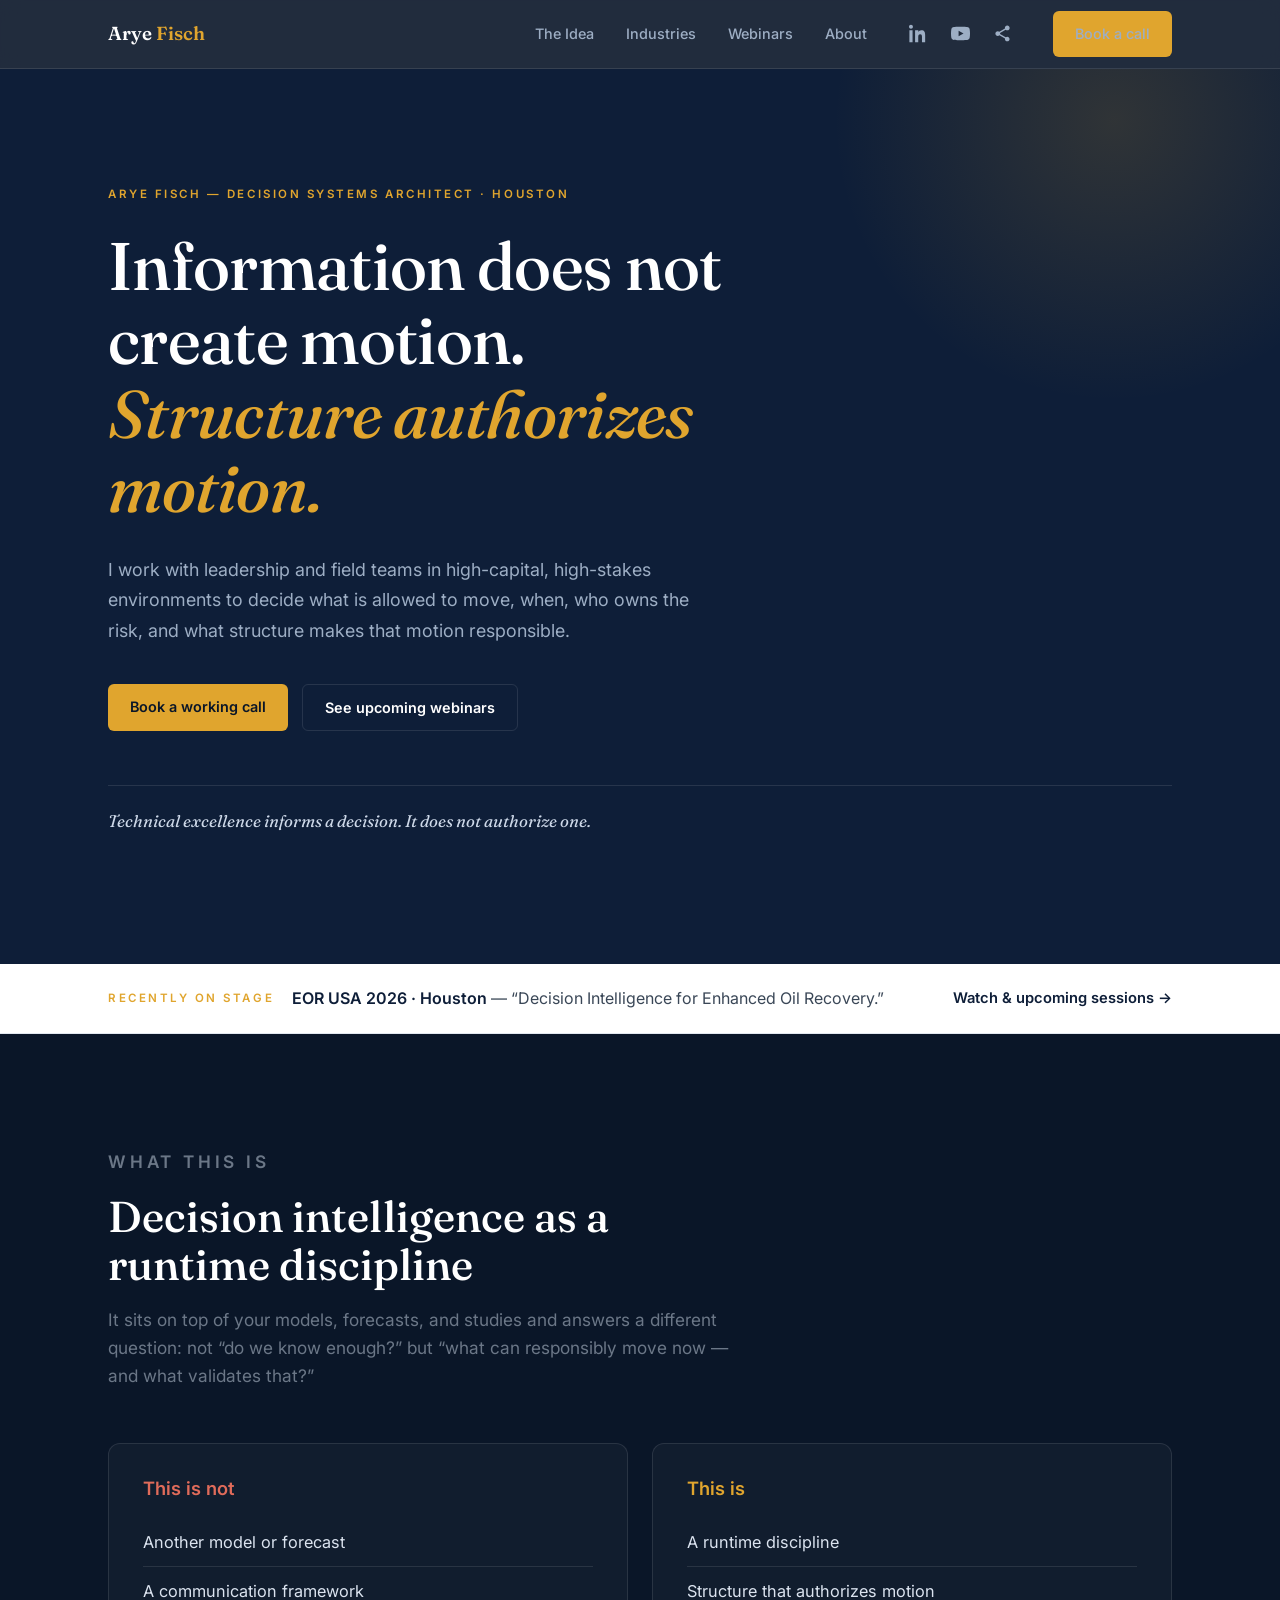
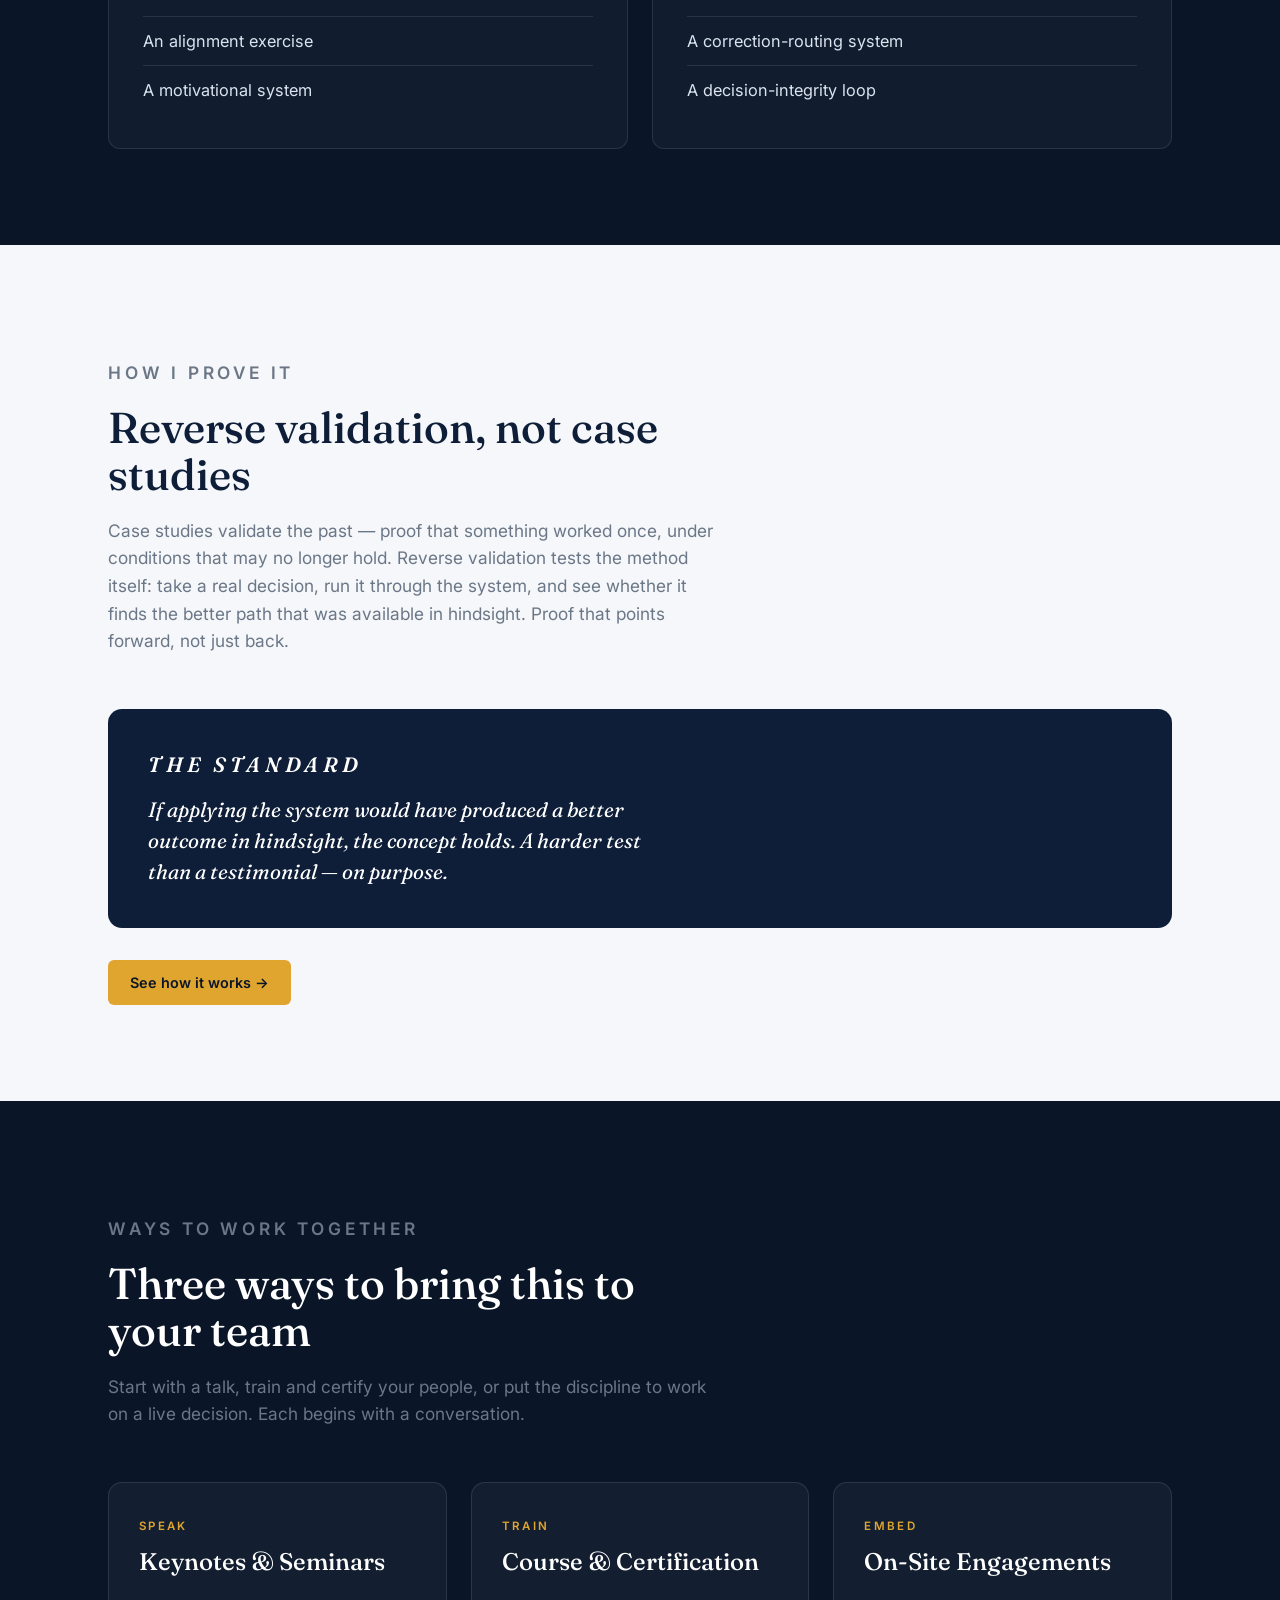
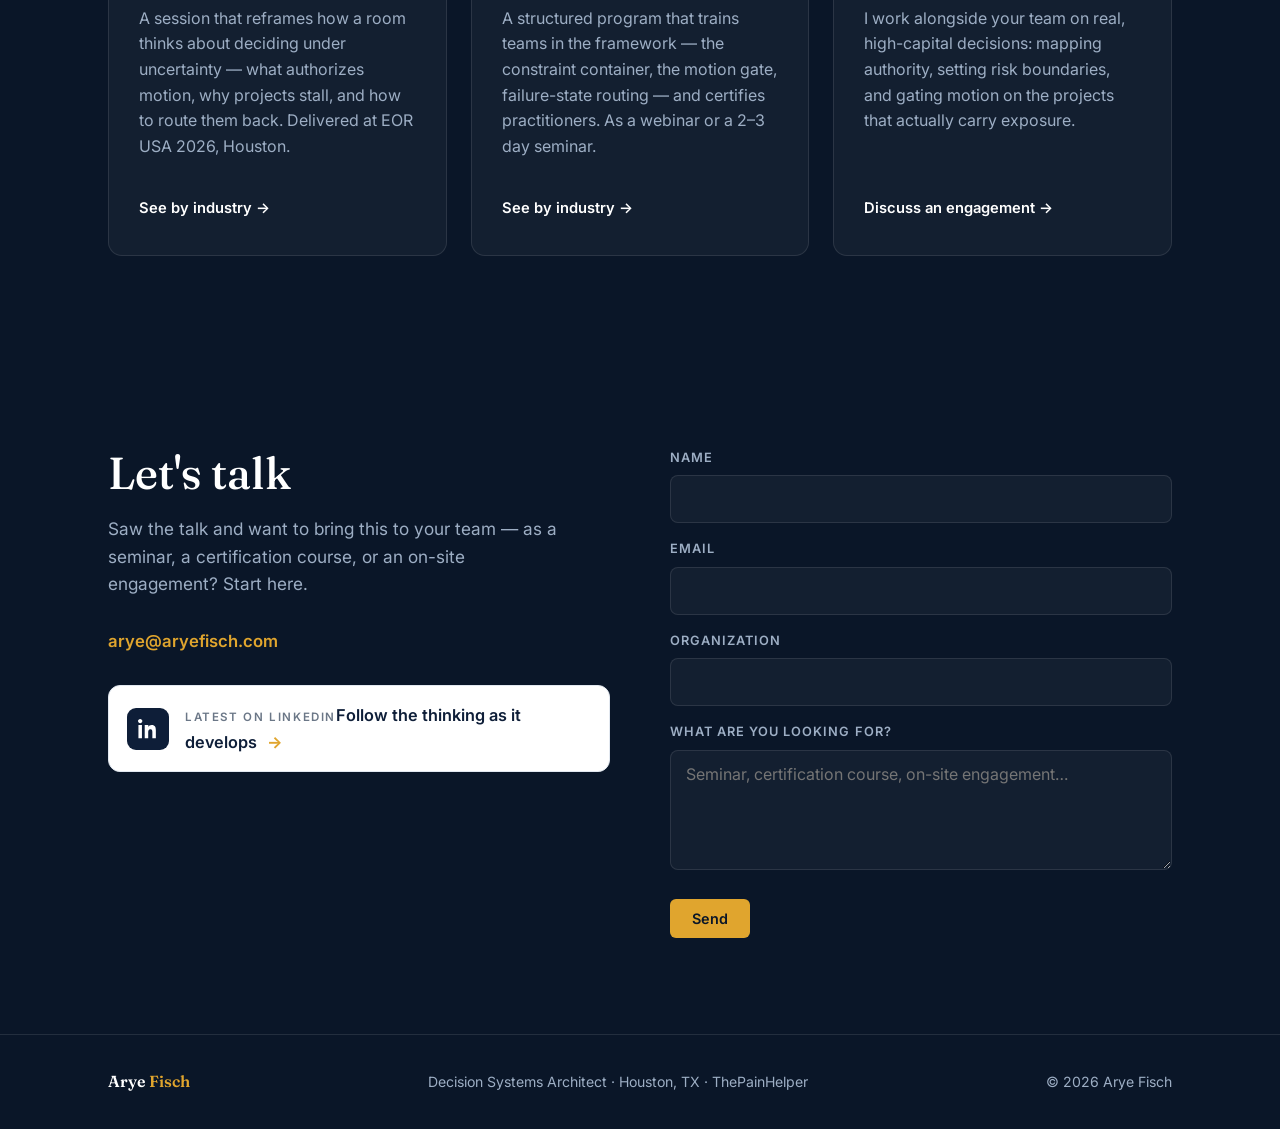
==== index.html @ ab2cb219 "Add files via upload" ====
<!DOCTYPE html>
<!-- aryefisch.com | Created: 2026-06-19 08:44 CDT (regenerated) -->
<html lang="en">
<head>
<meta charset="UTF-8" />
<meta name="viewport" content="width=device-width, initial-scale=1.0" />
<title>Arye Fisch — Decision Systems Architect</title>
<meta name="description" content="Decision intelligence for high-capital, high-stakes decisions. Keynotes, webinars, and certification courses — starting in enhanced oil recovery. Houston, TX." />
<meta property="og:type" content="website" />
<meta property="og:site_name" content="Arye Fisch" />
<meta property="og:title" content="Arye Fisch — Decision Systems Architect" />
<meta property="og:description" content="Decision intelligence for high-capital, high-stakes decisions. Keynotes, webinars, and certification courses — starting in enhanced oil recovery. Houston, TX." />
<meta property="og:url" content="https://aryefisch.com/" />
<meta property="og:image" content="https://aryefisch.com/og-card.png" />
<meta property="og:image:width" content="1200" />
<meta property="og:image:height" content="630" />
<meta name="twitter:card" content="summary_large_image" />
<meta name="twitter:title" content="Arye Fisch — Decision Systems Architect" />
<meta name="twitter:description" content="Decision intelligence for high-capital, high-stakes decisions. Keynotes, webinars, and certification courses — starting in enhanced oil recovery. Houston, TX." />
<meta name="twitter:image" content="https://aryefisch.com/og-card.png" />
<link rel="icon" type="image/png" sizes="32x32" href="favicon-32.png" />
<link rel="apple-touch-icon" href="apple-touch-icon.png" />
<link rel="preconnect" href="https://fonts.googleapis.com" />
<link rel="preconnect" href="https://fonts.gstatic.com" crossorigin />
<link href="https://fonts.googleapis.com/css2?family=Fraunces:opsz,wght@9..144,400;9..144,500;9..144,600&family=Inter:wght@400;500;600;700&display=swap" rel="stylesheet" />
<link rel="stylesheet" href="styles.css" />
</head>
<body>
<header>
  <div class="wrap nav">
    <a href="index.html" class="brand">Arye <span>Fisch</span></a>
    <nav class="nav-links" id="navLinks">
      <a href="idea.html">The Idea</a>
      <a href="industries.html">Industries</a>
      <a href="webinars.html">Webinars</a>
      <a href="about.html">About</a>
      <div class="nav-social">
        <a href="https://www.linkedin.com/in/arye-fisch-304724164" class="ic" aria-label="LinkedIn" target="_blank" rel="noopener"><svg viewBox="0 0 24 24"><path d="M4.98 3.5C4.98 4.88 3.87 6 2.5 6S0 4.88 0 3.5 1.12 1 2.5 1s2.48 1.12 2.48 2.5zM.5 8h4V23h-4V8zm7.5 0h3.8v2.05h.05c.53-1 1.83-2.05 3.77-2.05 4.03 0 4.78 2.65 4.78 6.1V23h-4v-6.6c0-1.57-.03-3.6-2.2-3.6-2.2 0-2.53 1.72-2.53 3.49V23h-4V8z"/></svg></a>
        <a href="https://www.youtube.com/@AryeFisch" class="ic" aria-label="YouTube" target="_blank" rel="noopener"><svg viewBox="0 0 24 24"><path d="M23.5 6.2a3 3 0 0 0-2.1-2.1C19.5 3.5 12 3.5 12 3.5s-7.5 0-9.4.6A3 3 0 0 0 .5 6.2 31 31 0 0 0 0 12a31 31 0 0 0 .5 5.8 3 3 0 0 0 2.1 2.1c1.9.6 9.4.6 9.4.6s7.5 0 9.4-.6a3 3 0 0 0 2.1-2.1A31 31 0 0 0 24 12a31 31 0 0 0-.5-5.8zM9.6 15.6V8.4l6.2 3.6-6.2 3.6z"/></svg></a>
        <button class="ic share-btn" id="shareBtn" aria-label="Share this site"><svg viewBox="0 0 24 24"><path d="M18 16.08c-.76 0-1.44.3-1.96.77L8.91 12.7c.05-.23.09-.46.09-.7s-.04-.47-.09-.7l7.05-4.11c.54.5 1.25.81 2.04.81 1.66 0 3-1.34 3-3s-1.34-3-3-3-3 1.34-3 3c0 .24.04.47.09.7L8.04 9.81C7.5 9.31 6.79 9 6 9c-1.66 0-3 1.34-3 3s1.34 3 3 3c.79 0 1.5-.31 2.04-.81l7.12 4.16c-.05.21-.08.43-.08.65 0 1.61 1.31 2.92 2.92 2.92s2.92-1.31 2.92-2.92-1.31-2.92-2.92-2.92z"/></svg></button>
      </div>
      <a href="index.html#contact" class="btn btn-amber">Book a call</a>
    </nav>
    <button class="nav-toggle" id="navToggle" aria-label="Menu" aria-expanded="false"><span></span><span></span><span></span></button>
  </div>
</header>

<section class="hero" id="top">
  <div class="wrap">
    <p class="eyebrow">Arye Fisch — Decision Systems Architect · Houston</p>
    <h1>Information does not create motion.<br><span class="accent">Structure authorizes motion.</span></h1>
    <p class="lede">I work with leadership and field teams in high-capital, high-stakes environments to decide what is allowed to move, when, who owns the risk, and what structure makes that motion responsible.</p>
    <div class="hero-cta">
      <a href="#contact" class="btn btn-amber">Book a working call</a>
      <a href="webinars.html" class="btn btn-ghost">See upcoming webinars</a>
    </div>
    <p class="rule">Technical excellence informs a decision. It does not authorize one.</p>
  </div>
</section>

<section class="cred-band">
  <div class="wrap cred">
    <span class="eyebrow">Recently on stage</span>
    <p><strong>EOR USA 2026 · Houston</strong> — “Decision Intelligence for Enhanced Oil Recovery.”</p>
    <a href="webinars.html">Watch &amp; upcoming sessions →</a>
  </div>
</section>

<section class="dark" id="discipline">
  <div class="wrap">
    <div class="section-head on-dark">
      <p class="eyebrow">What this is</p>
      <h2>Decision intelligence as a runtime discipline</h2>
      <p>It sits on top of your models, forecasts, and studies and answers a different question: not “do we know enough?” but “what can responsibly move now — and what validates that?”</p>
    </div>
    <div class="contrast">
      <div class="col not"><h3>This is not</h3><ul><li>Another model or forecast</li><li>A communication framework</li><li>An alignment exercise</li><li>A motivational system</li></ul></div>
      <div class="col is"><h3>This is</h3><ul><li>A runtime discipline</li><li>Structure that authorizes motion</li><li>A correction-routing system</li><li>A decision-integrity loop</li></ul></div>
    </div>
  </div>
</section>

<section id="reverse-validation">
  <div class="wrap">
    <div class="section-head">
      <p class="eyebrow">How I prove it</p>
      <h2>Reverse validation, not case studies</h2>
      <p>Case studies validate the past — proof that something worked once, under conditions that may no longer hold. Reverse validation tests the method itself: take a real decision, run it through the system, and see whether it finds the better path that was available in hindsight. Proof that points forward, not just back.</p>
    </div>
    <div class="callout">
      <p class="eyebrow">The standard</p>
      <p>If applying the system would have produced a better outcome in hindsight, the concept holds. A harder test than a testimonial — on purpose.</p>
    </div>
    <div style="margin-top:32px;"><a href="idea.html" class="btn btn-amber">See how it works →</a></div>
  </div>
</section>

<section class="dark" id="work">
  <div class="wrap">
    <div class="section-head on-dark">
      <p class="eyebrow">Ways to work together</p>
      <h2>Three ways to bring this to your team</h2>
      <p>Start with a talk, train and certify your people, or put the discipline to work on a live decision. Each begins with a conversation.</p>
    </div>
    <div class="cards">
      <div class="card"><span class="kicker">Speak</span><h3>Keynotes &amp; Seminars</h3><p>A session that reframes how a room thinks about deciding under uncertainty — what authorizes motion, why projects stall, and how to route them back. Delivered at EOR USA 2026, Houston.</p><a href="industries.html" class="more">See by industry →</a></div>
      <div class="card"><span class="kicker">Train</span><h3>Course &amp; Certification</h3><p>A structured program that trains teams in the framework — the constraint container, the motion gate, failure-state routing — and certifies practitioners. As a webinar or a 2–3 day seminar.</p><a href="industries.html" class="more">See by industry →</a></div>
      <div class="card"><span class="kicker">Embed</span><h3>On-Site Engagements</h3><p>I work alongside your team on real, high-capital decisions: mapping authority, setting risk boundaries, and gating motion on the projects that actually carry exposure.</p><a href="#contact" class="more">Discuss an engagement →</a></div>
    </div>
  </div>
</section>

<section class="contact" id="contact">
  <div class="wrap">
    <div class="contact-grid">
      <div>
        <h2>Let's talk</h2>
        <p class="sub">Saw the talk and want to bring this to your team — as a seminar, a certification course, or an on-site engagement? Start here.</p>
        <div class="direct"><a href="mailto:arye@aryefisch.com">arye@aryefisch.com</a></div>
        <div style="margin-top:30px;">
          <a href="https://www.linkedin.com/in/arye-fisch-304724164" target="_blank" rel="noopener" class="li-latest">
            <span class="badge"><svg viewBox="0 0 24 24"><path d="M4.98 3.5C4.98 4.88 3.87 6 2.5 6S0 4.88 0 3.5 1.12 1 2.5 1s2.48 1.12 2.48 2.5zM.5 8h4V23h-4V8zm7.5 0h3.8v2.05h.05c.53-1 1.83-2.05 3.77-2.05 4.03 0 4.78 2.65 4.78 6.1V23h-4v-6.6c0-1.57-.03-3.6-2.2-3.6-2.2 0-2.53 1.72-2.53 3.49V23h-4V8z"/></svg></span>
            <span><span class="t">Latest on LinkedIn</span><span class="h">Follow the thinking as it develops <span class="arrow">→</span></span></span>
          </a>
        </div>
      </div>
      <form action="https://formspree.io/f/your-form-id" method="POST">
        <div class="field"><label for="name">Name</label><input id="name" name="name" type="text" required /></div>
        <div class="field"><label for="email">Email</label><input id="email" name="email" type="email" required /></div>
        <div class="field"><label for="org">Organization</label><input id="org" name="organization" type="text" /></div>
        <div class="field"><label for="msg">What are you looking for?</label><textarea id="msg" name="message" placeholder="Seminar, certification course, on-site engagement…"></textarea></div>
        <button type="submit" class="btn btn-amber">Send</button>
      </form>
    </div>
  </div>
</section>
<footer>
  <div class="wrap foot">
    <span class="brand">Arye <span style="color:var(--amber)">Fisch</span></span>
    <span>Decision Systems Architect · Houston, TX · ThePainHelper</span>
    <span>© 2026 Arye Fisch</span>
  </div>
</footer>
<script>
  const toggle=document.getElementById('navToggle'),links=document.getElementById('navLinks');
  toggle.addEventListener('click',()=>{const o=links.classList.toggle('open');toggle.setAttribute('aria-expanded',o);});
  links.querySelectorAll('a').forEach(a=>a.addEventListener('click',()=>links.classList.remove('open')));
  const sb=document.getElementById('shareBtn');
  if(sb){sb.addEventListener('click',async()=>{const data={title:document.title,text:'Decision intelligence for high-stakes decisions.',url:location.href};try{if(navigator.share){await navigator.share(data);}else{await navigator.clipboard.writeText(location.href);sb.classList.add('copied');setTimeout(()=>sb.classList.remove('copied'),1600);}}catch(e){}});}
  const io=new IntersectionObserver(es=>{es.forEach(e=>{if(e.isIntersecting){e.target.classList.add('in');io.unobserve(e.target);}})},{threshold:0.12});
  document.querySelectorAll('.section-head,.card,.contrast .col,.callout,.cred,.li-latest').forEach(el=>{el.classList.add('reveal');io.observe(el);});
</script>
</body>
</html>
---- styles.css ----
/*  aryefisch.com — shared styles
    Created: 2026-06-19 08:44 CDT
    Linked by index.html, idea.html, webinars.html, about.html  */

:root{
  --ink:#0E1E38; --ink-deep:#0A1628;
  --amber:#E0A52E; --amber-soft:#f0c468;
  --paper:#F5F7FA; --paper-2:#ffffff;
  --slate:#3A4757; --muted:#6B7787; --muted-dark:#9DAEC4;
  --line:#E2E8F0; --line-dark:rgba(255,255,255,0.10);
  --serif:'Fraunces',Georgia,serif; --sans:'Inter',system-ui,-apple-system,sans-serif;
  --wrap:1120px;
}
*{box-sizing:border-box;}
html{scroll-behavior:smooth;}
body{margin:0;font-family:var(--sans);color:var(--slate);background:var(--paper);line-height:1.6;-webkit-font-smoothing:antialiased;}
a{color:inherit;text-decoration:none;}
.wrap{max-width:var(--wrap);margin:0 auto;padding:0 28px;}
.eyebrow{font-size:.72rem;font-weight:600;letter-spacing:.22em;text-transform:uppercase;color:var(--amber);}
h1,h2,h3{font-family:var(--serif);font-weight:500;line-height:1.1;margin:0;}

/* NAV */
header{position:sticky;top:0;z-index:50;background:rgba(10,22,40,.9);backdrop-filter:blur(10px);border-bottom:1px solid var(--line-dark);}
.nav{display:flex;align-items:center;justify-content:space-between;height:68px;}
.brand{font-family:var(--serif);font-size:1.18rem;font-weight:600;color:#fff;}
.brand span{color:var(--amber);}
.nav-links{display:flex;align-items:center;gap:32px;}
.nav-links a{font-size:.9rem;font-weight:500;color:var(--muted-dark);transition:color .2s;}
.nav-links a:hover,.nav-links a.active{color:#fff;}
.nav-links a.active{color:var(--amber);}
.btn{display:inline-block;font-family:var(--sans);font-weight:600;font-size:.9rem;padding:11px 22px;border-radius:6px;transition:transform .15s,background .2s;cursor:pointer;border:none;}
.btn-amber{background:var(--amber);color:var(--ink-deep);}
.btn-amber:hover{background:var(--amber-soft);transform:translateY(-1px);}
.btn-ghost{border:1px solid var(--line-dark);color:#fff;background:transparent;}
.btn-ghost:hover{border-color:var(--amber);color:var(--amber);}
.nav-toggle{display:none;background:none;border:none;cursor:pointer;padding:8px;}
.nav-toggle span{display:block;width:22px;height:2px;background:#fff;margin:4px 0;transition:.25s;}

/* HERO (home) */
.hero{background:var(--ink);color:#fff;padding:104px 0 112px;position:relative;overflow:hidden;}
.hero::after{content:"";position:absolute;right:-12%;top:-30%;width:640px;height:640px;background:radial-gradient(circle,rgba(224,165,46,.16),transparent 62%);pointer-events:none;}
.hero .eyebrow{margin-bottom:26px;}
.hero h1{font-size:clamp(2.4rem,5.4vw,4.2rem);letter-spacing:-.01em;max-width:16ch;}
.hero h1 .accent{color:var(--amber);font-style:italic;}
.hero p.lede{margin:30px 0 38px;max-width:54ch;font-size:1.12rem;color:var(--muted-dark);line-height:1.7;}
.hero-cta{display:flex;gap:14px;flex-wrap:wrap;}
.rule{margin-top:54px;padding-top:22px;border-top:1px solid var(--line-dark);font-family:var(--serif);font-style:italic;font-size:1.05rem;color:#cdd8e8;}

/* PAGE HERO (interior) */
.page-hero{background:var(--ink);color:#fff;padding:80px 0 70px;position:relative;overflow:hidden;}
.page-hero::after{content:"";position:absolute;right:-14%;top:-40%;width:520px;height:520px;background:radial-gradient(circle,rgba(224,165,46,.13),transparent 62%);pointer-events:none;}
.page-hero .eyebrow{margin-bottom:18px;}
.page-hero h1{font-size:clamp(2rem,4.4vw,3.2rem);max-width:20ch;}
.page-hero p{margin-top:22px;max-width:56ch;font-size:1.1rem;color:var(--muted-dark);line-height:1.7;}

/* SECTIONS */
section{padding:96px 0;}
.section-head{max-width:62ch;margin-bottom:54px;}
.section-head h2{font-size:clamp(1.8rem,3.6vw,2.7rem);margin-top:14px;color:var(--ink);}
.section-head.on-dark h2{color:#fff;}
.section-head p{margin-top:18px;font-size:1.08rem;color:var(--muted);}
.on-dark .section-head p{color:var(--muted-dark);}
.dark{background:var(--ink-deep);color:#fff;}
.lead-body p{font-size:1.1rem;color:var(--slate);max-width:64ch;margin:0 0 22px;}
.dark .lead-body p{color:#dbe3ef;}

/* CONTRAST */
.contrast{display:grid;grid-template-columns:1fr 1fr;gap:24px;}
.contrast .col{background:rgba(255,255,255,.03);border:1px solid var(--line-dark);border-radius:12px;padding:34px;}
.contrast .col h3{font-size:1.15rem;margin-bottom:20px;font-family:var(--sans);font-weight:600;}
.contrast .is h3{color:var(--amber);} .contrast .not h3{color:#E06B5A;}
.contrast ul{list-style:none;margin:0;padding:0;}
.contrast li{padding:11px 0;border-bottom:1px solid var(--line-dark);font-size:1.02rem;color:#dbe3ef;}
.contrast li:last-child{border-bottom:none;}

/* CARDS */
.cards{display:grid;grid-template-columns:repeat(3,1fr);gap:24px;}
.card{background:var(--paper-2);border:1px solid var(--line);border-radius:14px;padding:34px 30px;display:flex;flex-direction:column;transition:transform .2s,box-shadow .2s,border-color .2s;}
.card:hover{transform:translateY(-4px);box-shadow:0 18px 40px -22px rgba(14,30,56,.35);border-color:var(--amber);}
.card .kicker{font-size:.72rem;font-weight:600;letter-spacing:.2em;text-transform:uppercase;color:var(--amber);}
.card h3{font-size:1.5rem;margin:14px 0;color:var(--ink);}
.card p{font-size:1rem;color:var(--muted);flex-grow:1;}
.card a.more{margin-top:22px;font-weight:600;font-size:.92rem;color:var(--ink);}
.card a.more:hover{color:var(--amber);}

/* REVERSE VALIDATION block */
.rv{display:grid;grid-template-columns:1fr 1fr;gap:30px;align-items:stretch;}
.rv .step{background:var(--paper-2);border:1px solid var(--line);border-left:3px solid var(--amber);border-radius:10px;padding:28px;}
.rv .step .n{font-family:var(--serif);font-size:1.1rem;color:var(--amber);font-weight:600;}
.rv .step h3{font-size:1.2rem;margin:8px 0 10px;color:var(--ink);}
.rv .step p{color:var(--muted);font-size:1rem;margin:0;}
.callout{background:var(--ink);color:#fff;border-radius:14px;padding:40px;margin-top:40px;}
.callout .eyebrow{margin-bottom:14px;}
.callout p{font-family:var(--serif);font-style:italic;font-size:1.3rem;line-height:1.5;color:#fff;max-width:40ch;margin:0;}

/* VIDEO */
.video-embed{position:relative;width:100%;padding-top:56.25%;border-radius:12px;overflow:hidden;background:var(--ink-deep);border:1px solid var(--line);}
.video-embed iframe{position:absolute;inset:0;width:100%;height:100%;border:0;}
.video-grid{display:grid;grid-template-columns:1fr 1fr;gap:28px;}
.video-placeholder{position:relative;width:100%;padding-top:56.25%;border-radius:12px;background:var(--ink-deep);border:1px dashed var(--line-dark);}
.video-placeholder span{position:absolute;inset:0;display:flex;align-items:center;justify-content:center;color:var(--muted-dark);font-size:.92rem;text-align:center;padding:20px;}

/* WEBINARS */
.webinar-card{background:var(--paper-2);border:1px solid var(--line);border-radius:14px;padding:36px;display:grid;grid-template-columns:auto 1fr auto;gap:30px;align-items:center;}
.webinar-card .date{text-align:center;border-right:1px solid var(--line);padding-right:30px;}
.webinar-card .date .day{font-family:var(--serif);font-size:2.4rem;color:var(--ink);line-height:1;}
.webinar-card .date .mo{font-size:.8rem;font-weight:600;letter-spacing:.18em;text-transform:uppercase;color:var(--amber);margin-top:6px;}
.webinar-card h3{font-size:1.4rem;color:var(--ink);}
.webinar-card .meta{color:var(--muted);font-size:.95rem;margin-top:6px;}
.empty-state{background:var(--paper-2);border:1px dashed var(--line);border-radius:14px;padding:46px;text-align:center;}
.empty-state h3{font-size:1.4rem;color:var(--ink);margin-bottom:12px;}
.empty-state p{color:var(--muted);max-width:46ch;margin:0 auto 24px;}
.expect{display:grid;grid-template-columns:repeat(3,1fr);gap:24px;margin-top:10px;}
.expect .item{padding:26px;background:rgba(255,255,255,.03);border:1px solid var(--line-dark);border-radius:12px;}
.expect .item h4{font-family:var(--sans);font-weight:600;color:var(--amber);margin:0 0 10px;font-size:1.05rem;}
.expect .item p{margin:0;color:#dbe3ef;font-size:.98rem;}

/* ABOUT */
.about-grid{display:grid;grid-template-columns:1fr 1.4fr;gap:60px;align-items:start;}
.about-card{background:var(--ink);color:#fff;border-radius:16px;padding:40px;position:sticky;top:92px;}
.about-card .name{font-family:var(--serif);font-size:1.9rem;color:#fff;}
.about-card .role{color:var(--amber);font-weight:600;font-size:.95rem;margin-top:6px;}
.about-card .loc{color:var(--muted-dark);margin-top:18px;font-size:.95rem;}
.about-body p{font-size:1.1rem;color:var(--slate);margin:0 0 22px;}
.vocab{display:flex;flex-wrap:wrap;gap:10px;margin-top:8px;}
.vocab span{font-size:.82rem;font-weight:500;color:var(--slate);background:#fff;border:1px solid var(--line);border-radius:30px;padding:7px 15px;}

/* CREDIBILITY BAND (under hero) */
.cred-band{background:var(--paper-2);border-bottom:1px solid var(--line);padding:22px 0;}
.cred{display:flex;align-items:center;gap:18px;flex-wrap:wrap;}
.cred .eyebrow{flex-shrink:0;}
.cred p{margin:0;color:var(--slate);font-size:1rem;flex:1;min-width:240px;}
.cred p strong{color:var(--ink);font-weight:600;}
.cred a{color:var(--ink);font-weight:600;font-size:.92rem;flex-shrink:0;}
.cred a:hover{color:var(--amber);}

/* DARK CARD VARIANT (for offer section on dark) */
.dark .card{background:rgba(255,255,255,.04);border-color:var(--line-dark);}
.dark .card h3{color:#fff;}
.dark .card p{color:var(--muted-dark);}
.dark .card a.more{color:#fff;}
.dark .card:hover{border-color:var(--amber);box-shadow:none;}

/* PROOF */
.proof{background:var(--ink);color:#fff;text-align:center;padding:72px 0;}
.proof .eyebrow{margin-bottom:18px;}
.proof h2{font-size:clamp(1.6rem,3vw,2.2rem);color:#fff;max-width:24ch;margin:0 auto;}
.proof p{margin-top:16px;color:var(--muted-dark);font-size:1.05rem;}

/* CONTACT */
.contact{background:var(--ink-deep);color:#fff;}
.contact-grid{display:grid;grid-template-columns:1fr 1fr;gap:60px;align-items:start;}
.contact h2{font-size:clamp(1.9rem,3.6vw,2.8rem);color:#fff;}
.contact p.sub{color:var(--muted-dark);font-size:1.08rem;margin-top:18px;max-width:42ch;}
.contact .direct{margin-top:30px;}
.contact .direct a{color:var(--amber);font-weight:600;font-size:1.05rem;}
form{display:flex;flex-direction:column;gap:16px;}
.field label{display:block;font-size:.8rem;font-weight:600;letter-spacing:.08em;text-transform:uppercase;color:var(--muted-dark);margin-bottom:7px;}
.field input,.field textarea{width:100%;background:rgba(255,255,255,.04);border:1px solid var(--line-dark);border-radius:8px;padding:13px 15px;color:#fff;font-family:var(--sans);font-size:1rem;transition:border-color .2s;}
.field input:focus,.field textarea:focus{outline:none;border-color:var(--amber);}
.field textarea{resize:vertical;min-height:120px;}
form .btn-amber{margin-top:6px;align-self:flex-start;}

/* FOOTER */
footer{background:var(--ink-deep);color:var(--muted-dark);border-top:1px solid var(--line-dark);padding:34px 0;}
.foot{display:flex;justify-content:space-between;align-items:center;gap:16px;flex-wrap:wrap;font-size:.88rem;}
.foot .brand{font-size:1rem;}

/* reveal */
.reveal{opacity:0;transform:translateY(20px);transition:opacity .7s ease,transform .7s ease;}
.reveal.in{opacity:1;transform:none;}

@media(max-width:880px){
  .nav-links{position:fixed;inset:68px 0 auto 0;background:var(--ink-deep);flex-direction:column;gap:0;padding:8px 0;border-bottom:1px solid var(--line-dark);display:none;}
  .nav-links.open{display:flex;}
  .nav-links a{padding:15px 28px;width:100%;}
  .nav-links .btn{margin:12px 28px;text-align:center;}
  .nav-toggle{display:block;}
  .contrast,.cards,.about-grid,.contact-grid,.rv,.video-grid,.expect{grid-template-columns:1fr;}
  .about-card{position:static;order:-1;}
  .webinar-card{grid-template-columns:1fr;text-align:center;}
  .webinar-card .date{border-right:none;border-bottom:1px solid var(--line);padding:0 0 18px;}
  section{padding:72px 0;}
  .hero{padding:80px 0 88px;}
}
@media(prefers-reduced-motion:reduce){
  *{scroll-behavior:auto;}
  .reveal{opacity:1;transform:none;transition:none;}
  .card:hover,.btn:hover{transform:none;}
}

/* ============ ADDED: nav social + share, industries, scope, linkedin ============ */

/* NAV SOCIAL + SHARE */
.nav-social{display:flex;align-items:center;gap:4px;}
.ic{display:inline-flex;align-items:center;justify-content:center;width:38px;height:38px;border-radius:8px;color:var(--muted-dark);background:transparent;border:none;cursor:pointer;transition:color .2s,background .2s;position:relative;}
.ic:hover{color:#fff;background:rgba(255,255,255,.07);}
.ic svg{width:19px;height:19px;fill:currentColor;}
.share-btn.copied::after{content:"Link copied";position:absolute;top:42px;right:0;background:var(--amber);color:var(--ink-deep);font-size:.72rem;font-weight:600;padding:5px 9px;border-radius:6px;white-space:nowrap;}

/* SCOPE (bigness, felt) */
.scope-statement{font-family:var(--serif);font-size:clamp(1.6rem,3.4vw,2.45rem);line-height:1.34;color:#fff;max-width:22ch;}
.scope-statement .am{color:var(--amber);font-style:italic;}
.scope-note{margin-top:28px;color:var(--muted-dark);font-size:1.05rem;max-width:52ch;}

/* INDUSTRIES ACCORDION */
.industries{display:flex;flex-direction:column;gap:16px;max-width:880px;}
.acc{border:1px solid var(--line);border-radius:14px;background:var(--paper-2);overflow:hidden;transition:border-color .2s;}
.acc[open]{border-color:var(--amber);}
.acc summary{list-style:none;cursor:pointer;padding:28px 30px;display:flex;align-items:center;gap:18px;}
.acc summary::-webkit-details-marker{display:none;}
.acc .tag{font-size:.68rem;font-weight:600;letter-spacing:.16em;text-transform:uppercase;color:var(--amber);border:1px solid var(--amber);border-radius:30px;padding:4px 11px;flex-shrink:0;}
.acc .tag.soon{color:var(--muted);border-color:var(--line);}
.acc summary h3{font-size:1.45rem;color:var(--ink);flex:1;}
.acc .plus{width:22px;height:22px;flex-shrink:0;position:relative;}
.acc .plus::before,.acc .plus::after{content:"";position:absolute;background:var(--muted);border-radius:2px;transition:transform .25s;}
.acc .plus::before{top:10px;left:1px;width:20px;height:2px;}
.acc .plus::after{left:10px;top:1px;width:2px;height:20px;}
.acc[open] .plus::after{transform:rotate(90deg);opacity:0;}
.acc .body{padding:4px 30px 34px;}
.acc .body>p{color:var(--slate);font-size:1.05rem;margin:0 0 22px;max-width:64ch;}
.acc h4{font-family:var(--sans);font-size:.78rem;font-weight:600;letter-spacing:.14em;text-transform:uppercase;color:var(--amber);margin:26px 0 14px;}
.acc ul.plain{list-style:none;margin:0;padding:0;}
.acc ul.plain li{padding:9px 0 9px 22px;position:relative;color:var(--slate);border-bottom:1px solid var(--line);}
.acc ul.plain li:last-child{border-bottom:none;}
.acc ul.plain li::before{content:"";position:absolute;left:2px;top:17px;width:7px;height:7px;border-radius:50%;background:var(--amber);}
.offer{display:grid;grid-template-columns:repeat(3,1fr);gap:16px;}
.offer .o{border:1px solid var(--line);border-radius:10px;padding:22px;}
.offer .o .k{font-size:.7rem;font-weight:600;letter-spacing:.14em;text-transform:uppercase;color:var(--amber);}
.offer .o strong{display:block;font-family:var(--serif);font-weight:600;font-size:1.12rem;color:var(--ink);margin:8px 0 8px;}
.offer .o p{margin:0;font-size:.94rem;color:var(--muted);}
.acc.locked{opacity:.7;}
.acc.locked summary{cursor:default;}
.acc.locked summary h3{color:var(--muted);}

/* LATEST ON LINKEDIN */
.li-latest{display:inline-flex;align-items:center;gap:16px;background:var(--paper-2);border:1px solid var(--line);border-radius:12px;padding:16px 24px 16px 18px;transition:border-color .2s,transform .15s;}
.li-latest:hover{border-color:var(--amber);transform:translateY(-2px);}
.li-latest .badge{width:42px;height:42px;border-radius:9px;background:var(--ink);display:flex;align-items:center;justify-content:center;color:#fff;flex-shrink:0;}
.li-latest .badge svg{width:21px;height:21px;fill:currentColor;}
.li-latest .t{font-size:.72rem;letter-spacing:.14em;text-transform:uppercase;color:var(--muted);font-weight:600;}
.li-latest .h{color:var(--ink);font-weight:600;font-size:1.02rem;margin-top:3px;}
.li-latest .arrow{color:var(--amber);font-weight:700;margin-left:6px;}

@media(max-width:880px){
  .offer{grid-template-columns:1fr;}
  .nav-social{order:-1;width:100%;justify-content:flex-start;padding:12px 22px;border-bottom:1px solid var(--line-dark);margin-bottom:4px;gap:8px;}
}
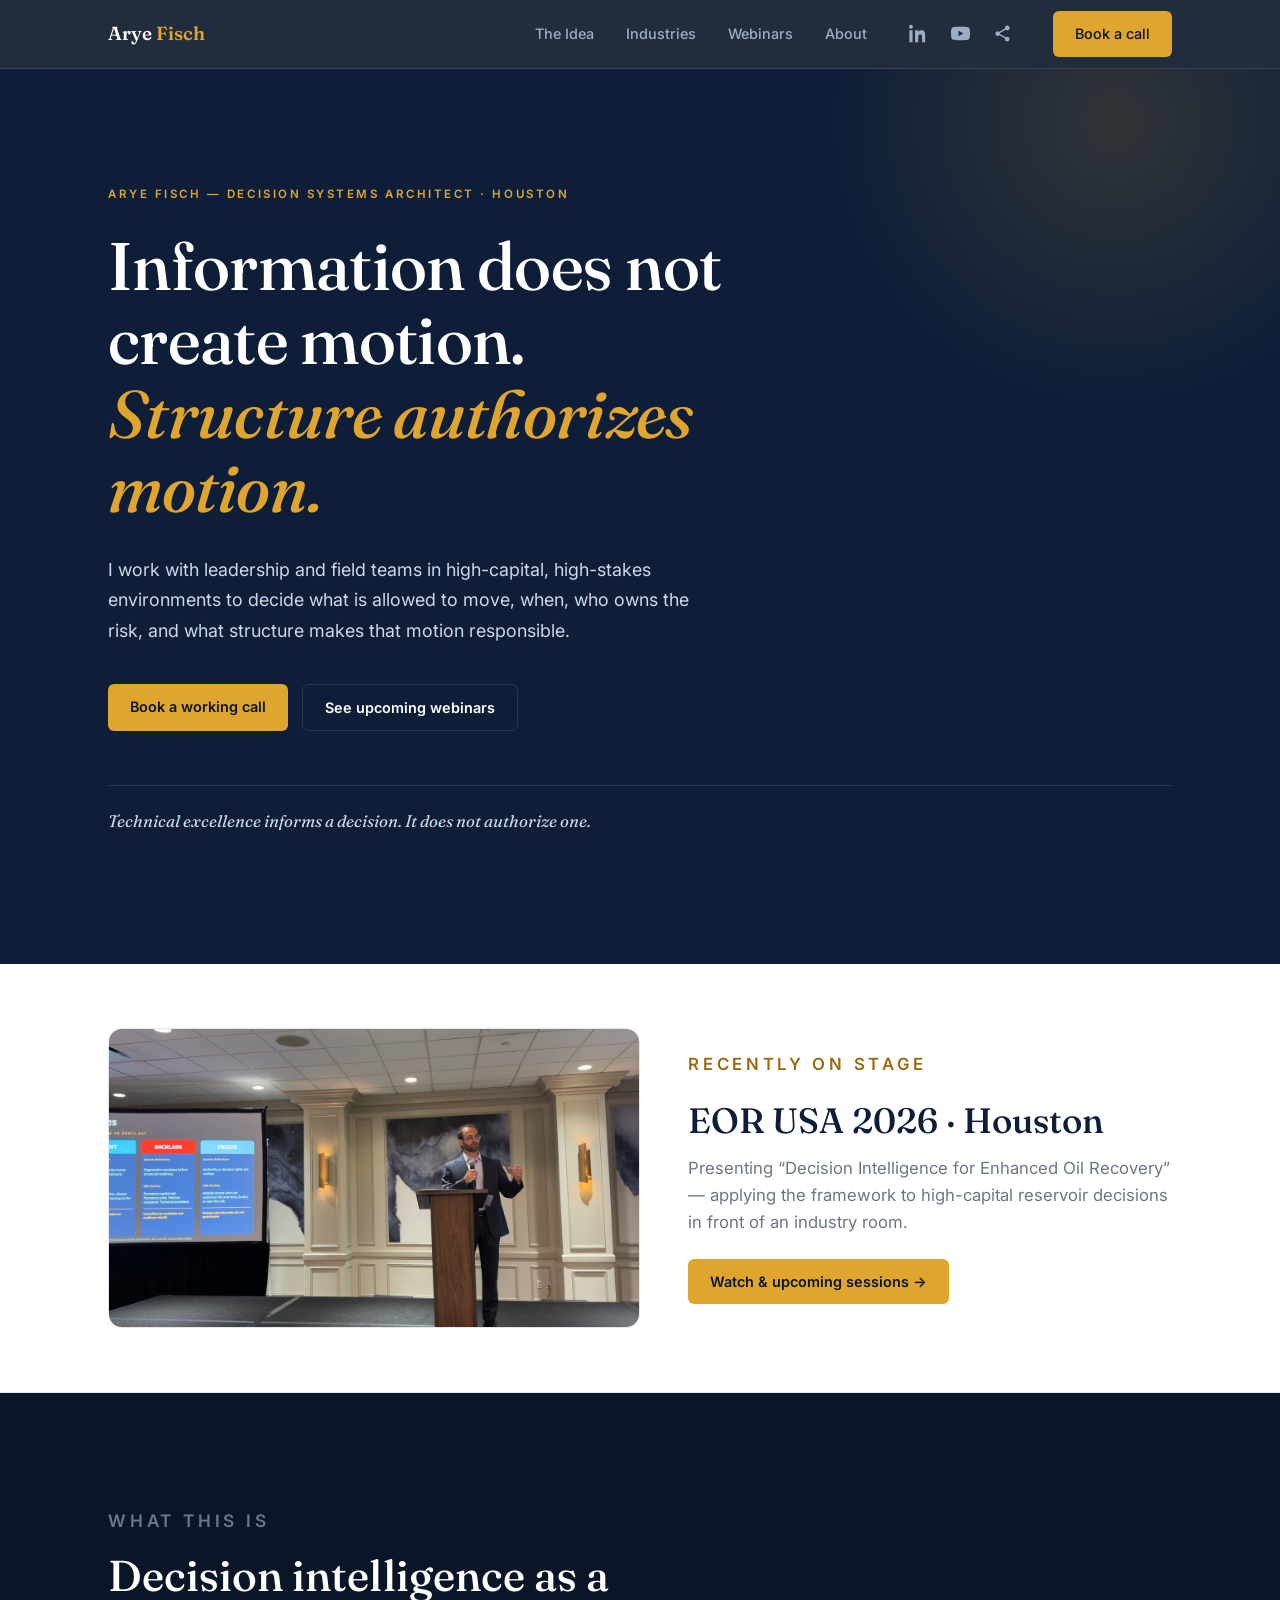
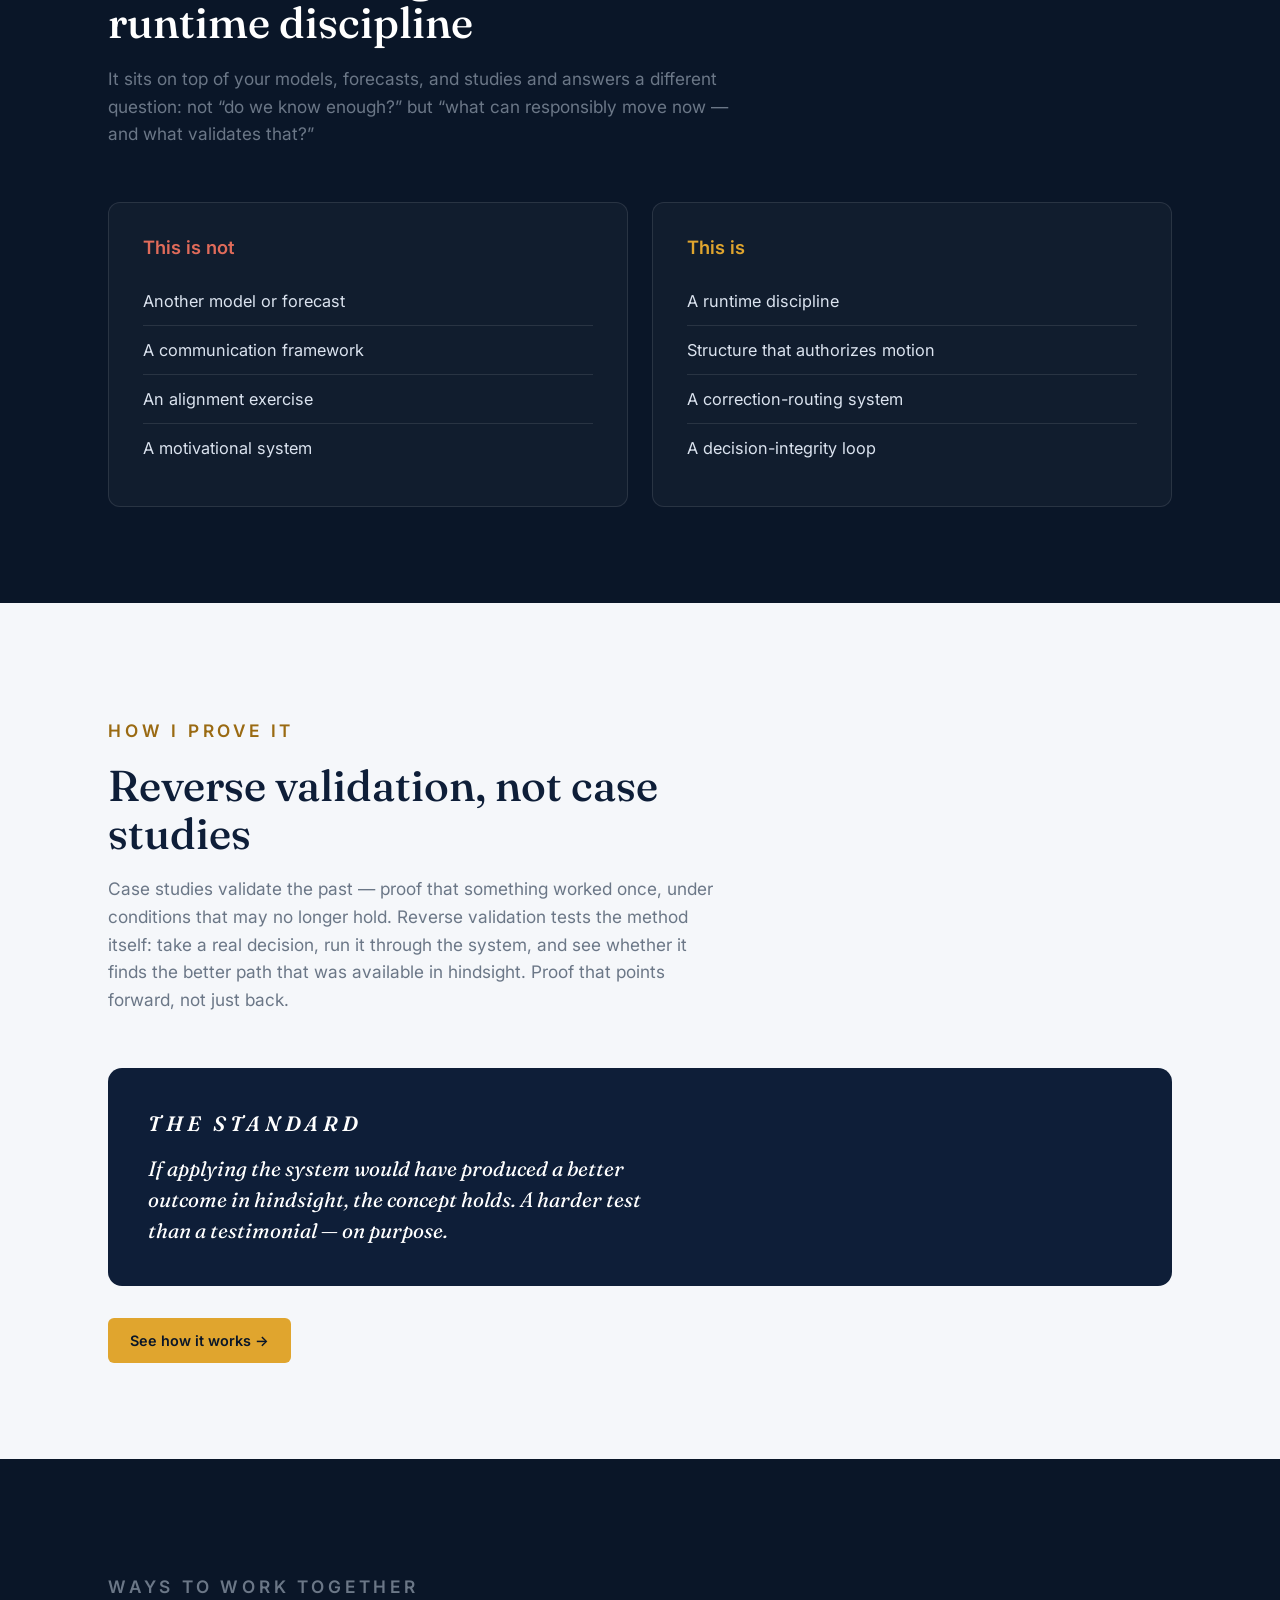
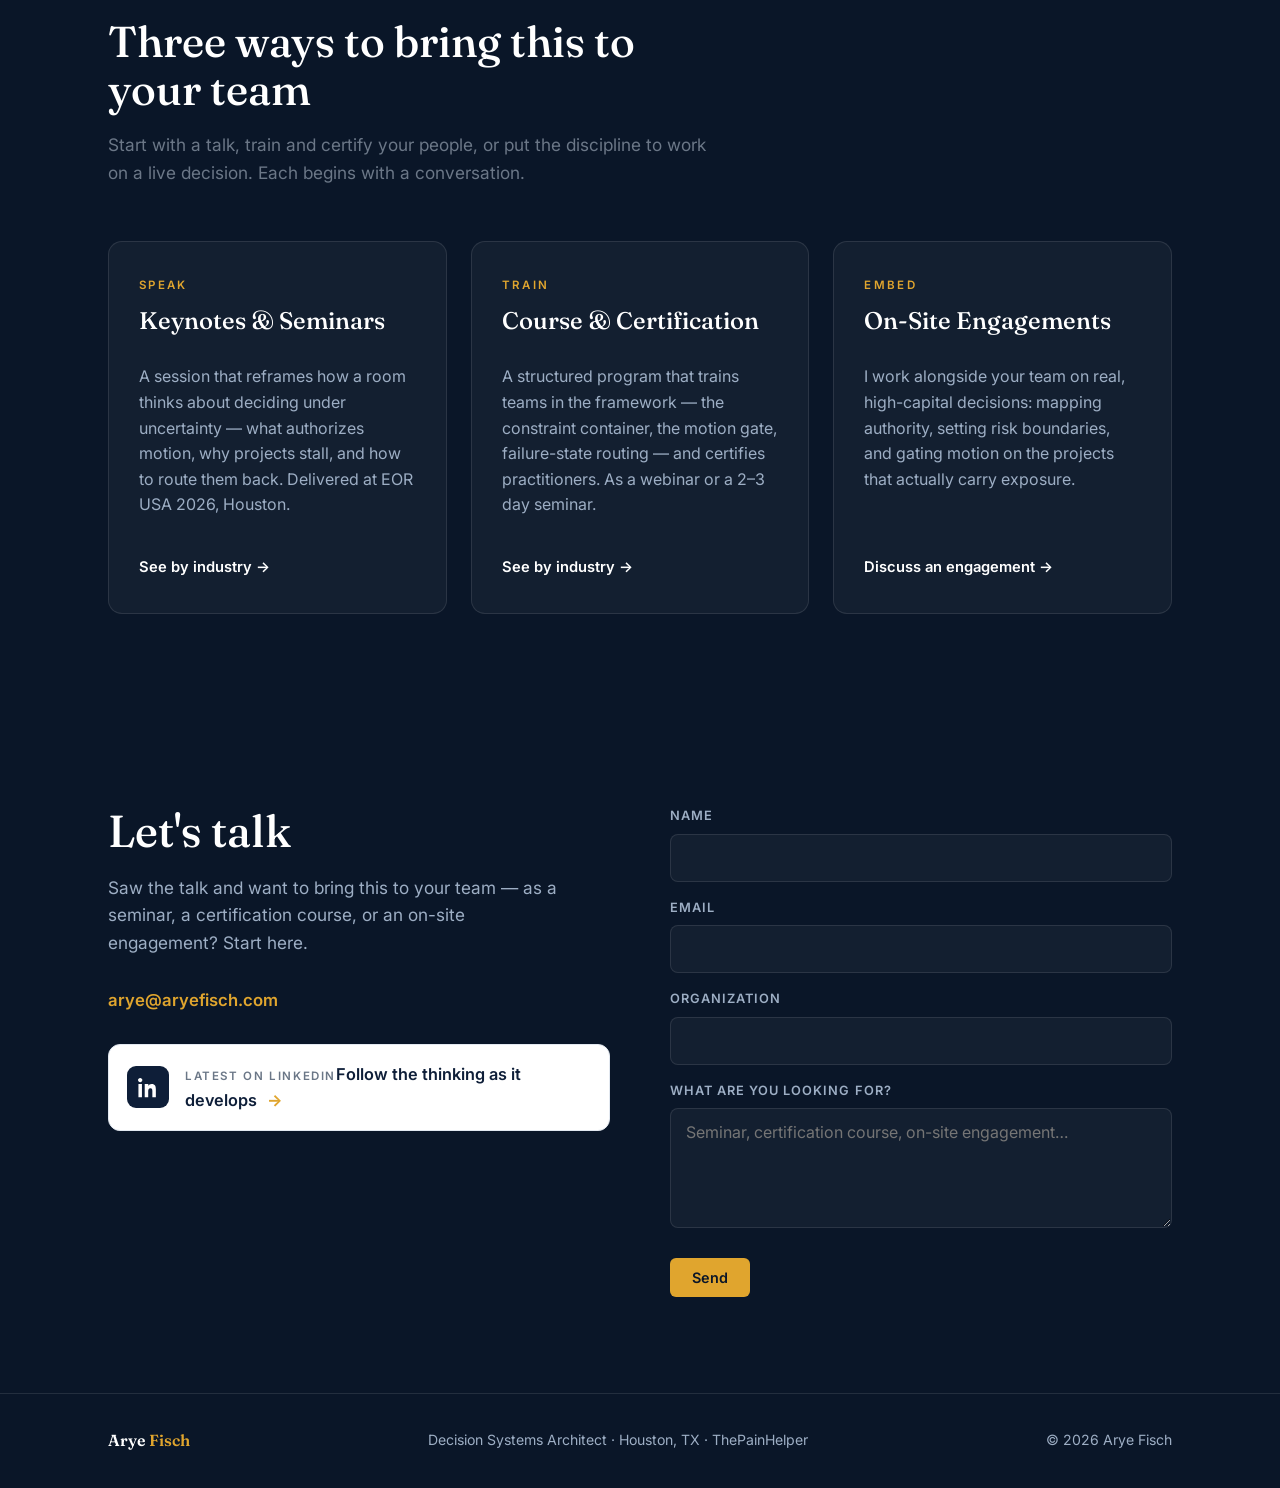
==== commit 3fc56a14: "Add files via upload" ====
--- a/index.html
+++ b/index.html
@@ -58,11 +58,15 @@
   </div>
 </section>
 
-<section class="cred-band">
-  <div class="wrap cred">
-    <span class="eyebrow">Recently on stage</span>
-    <p><strong>EOR USA 2026 · Houston</strong> — “Decision Intelligence for Enhanced Oil Recovery.”</p>
-    <a href="webinars.html">Watch &amp; upcoming sessions →</a>
+<section class="stage-proof">
+  <div class="wrap stage-grid">
+    <div class="stage-photo"><img src="eor-stage.jpg" alt="Arye Fisch presenting at EOR USA 2026 in Houston" loading="lazy" /></div>
+    <div class="stage-text">
+      <p class="eyebrow">Recently on stage</p>
+      <h2>EOR USA 2026 · Houston</h2>
+      <p>Presenting “Decision Intelligence for Enhanced Oil Recovery” — applying the framework to high-capital reservoir decisions in front of an industry room.</p>
+      <a href="webinars.html" class="btn btn-amber">Watch &amp; upcoming sessions →</a>
+    </div>
   </div>
 </section>
 
--- a/styles.css
+++ b/styles.css
@@ -31,6 +31,8 @@
 .btn{display:inline-block;font-family:var(--sans);font-weight:600;font-size:.9rem;padding:11px 22px;border-radius:6px;transition:transform .15s,background .2s;cursor:pointer;border:none;}
 .btn-amber{background:var(--amber);color:var(--ink-deep);}
 .btn-amber:hover{background:var(--amber-soft);transform:translateY(-1px);}
+/* keep the nav "Book a call" label dark + visible (override generic .nav-links a color) */
+.nav-links a.btn.btn-amber,.nav-links a.btn.btn-amber:hover{color:var(--ink-deep);}
 .btn-ghost{border:1px solid var(--line-dark);color:#fff;background:transparent;}
 .btn-ghost:hover{border-color:var(--amber);color:var(--amber);}
 .nav-toggle{display:none;background:none;border:none;cursor:pointer;padding:8px;}
@@ -42,7 +44,7 @@
 .hero .eyebrow{margin-bottom:26px;}
 .hero h1{font-size:clamp(2.4rem,5.4vw,4.2rem);letter-spacing:-.01em;max-width:16ch;}
 .hero h1 .accent{color:var(--amber);font-style:italic;}
-.hero p.lede{margin:30px 0 38px;max-width:54ch;font-size:1.12rem;color:var(--muted-dark);line-height:1.7;}
+.hero p.lede{margin:30px 0 38px;max-width:54ch;font-size:1.12rem;color:#cdd8e8;line-height:1.7;}
 .hero-cta{display:flex;gap:14px;flex-wrap:wrap;}
 .rule{margin-top:54px;padding-top:22px;border-top:1px solid var(--line-dark);font-family:var(--serif);font-style:italic;font-size:1.05rem;color:#cdd8e8;}
 
@@ -51,7 +53,7 @@
 .page-hero::after{content:"";position:absolute;right:-14%;top:-40%;width:520px;height:520px;background:radial-gradient(circle,rgba(224,165,46,.13),transparent 62%);pointer-events:none;}
 .page-hero .eyebrow{margin-bottom:18px;}
 .page-hero h1{font-size:clamp(2rem,4.4vw,3.2rem);max-width:20ch;}
-.page-hero p{margin-top:22px;max-width:56ch;font-size:1.1rem;color:var(--muted-dark);line-height:1.7;}
+.page-hero p{margin-top:22px;max-width:56ch;font-size:1.1rem;color:#cdd8e8;line-height:1.7;}
 
 /* SECTIONS */
 section{padding:96px 0;}
@@ -59,7 +61,7 @@
 .section-head h2{font-size:clamp(1.8rem,3.6vw,2.7rem);margin-top:14px;color:var(--ink);}
 .section-head.on-dark h2{color:#fff;}
 .section-head p{margin-top:18px;font-size:1.08rem;color:var(--muted);}
-.on-dark .section-head p{color:var(--muted-dark);}
+.on-dark .section-head p{color:#cdd8e8;}
 .dark{background:var(--ink-deep);color:#fff;}
 .lead-body p{font-size:1.1rem;color:var(--slate);max-width:64ch;margin:0 0 22px;}
 .dark .lead-body p{color:#dbe3ef;}
@@ -128,7 +130,9 @@
 /* CREDIBILITY BAND (under hero) */
 .cred-band{background:var(--paper-2);border-bottom:1px solid var(--line);padding:22px 0;}
 .cred{display:flex;align-items:center;gap:18px;flex-wrap:wrap;}
-.cred .eyebrow{flex-shrink:0;}
+.cred .eyebrow{flex-shrink:0;color:#9A6A12;font-size:.78rem;}
+/* deeper gold for eyebrow labels on light sections (amber-on-white is unreadable) */
+.section-head:not(.on-dark) .eyebrow{color:#9A6A12;}
 .cred p{margin:0;color:var(--slate);font-size:1rem;flex:1;min-width:240px;}
 .cred p strong{color:var(--ink);font-weight:600;}
 .cred a{color:var(--ink);font-weight:600;font-size:.92rem;flex-shrink:0;}
@@ -201,7 +205,7 @@
 /* SCOPE (bigness, felt) */
 .scope-statement{font-family:var(--serif);font-size:clamp(1.6rem,3.4vw,2.45rem);line-height:1.34;color:#fff;max-width:22ch;}
 .scope-statement .am{color:var(--amber);font-style:italic;}
-.scope-note{margin-top:28px;color:var(--muted-dark);font-size:1.05rem;max-width:52ch;}
+.scope-note{margin-top:28px;color:#cdd8e8;font-size:1.05rem;max-width:52ch;}
 
 /* INDUSTRIES ACCORDION */
 .industries{display:flex;flex-direction:column;gap:16px;max-width:880px;}
@@ -246,3 +250,36 @@
   .offer{grid-template-columns:1fr;}
   .nav-social{order:-1;width:100%;justify-content:flex-start;padding:12px 22px;border-bottom:1px solid var(--line-dark);margin-bottom:4px;gap:8px;}
 }
+
+/* ABOUT — conversion layout */
+.about-lead{font-size:1.22rem !important;color:var(--ink) !important;font-weight:500;line-height:1.55;}
+.about-body strong{color:var(--ink);font-weight:600;}
+.about-quote{margin:30px 0;padding:22px 28px;border-left:3px solid var(--amber);background:var(--paper);border-radius:0 10px 10px 0;font-family:var(--serif);font-size:1.32rem;line-height:1.45;color:var(--ink);}
+.about-close{font-size:1.14rem !important;color:var(--ink) !important;}
+.about-cta{margin:30px 0 6px;}
+
+/* PHOTOS */
+/* About: portrait above the name card */
+.about-aside{position:sticky;top:92px;}
+.about-photo{width:100%;display:block;border-radius:16px;margin-bottom:18px;object-fit:cover;border:1px solid var(--line);}
+.about-card{position:static;}
+
+/* Home: stage proof (photo + text) */
+.stage-proof{background:var(--paper-2);border-bottom:1px solid var(--line);padding:64px 0;}
+.stage-grid{display:grid;grid-template-columns:1.1fr 1fr;gap:48px;align-items:center;}
+.stage-photo img{width:100%;display:block;border-radius:14px;border:1px solid var(--line);}
+.stage-text .eyebrow{color:#9A6A12;}
+.stage-text h2{font-size:clamp(1.6rem,3vw,2.2rem);color:var(--ink);margin:12px 0 14px;}
+.stage-text p{color:var(--muted);font-size:1.05rem;margin:0 0 24px;max-width:46ch;}
+
+/* Webinars: proof gallery */
+.proof-gallery{display:grid;grid-template-columns:1.4fr 1fr;gap:24px;align-items:start;}
+.proof-gallery figure{margin:0;}
+.proof-gallery img{width:100%;display:block;border-radius:12px;border:1px solid var(--line-dark);}
+.proof-gallery figcaption{margin-top:12px;color:var(--muted-dark);font-size:.92rem;font-style:italic;}
+
+@media(max-width:880px){
+  .stage-grid{grid-template-columns:1fr;gap:28px;}
+  .proof-gallery{grid-template-columns:1fr;}
+  .about-aside{position:static;}
+}
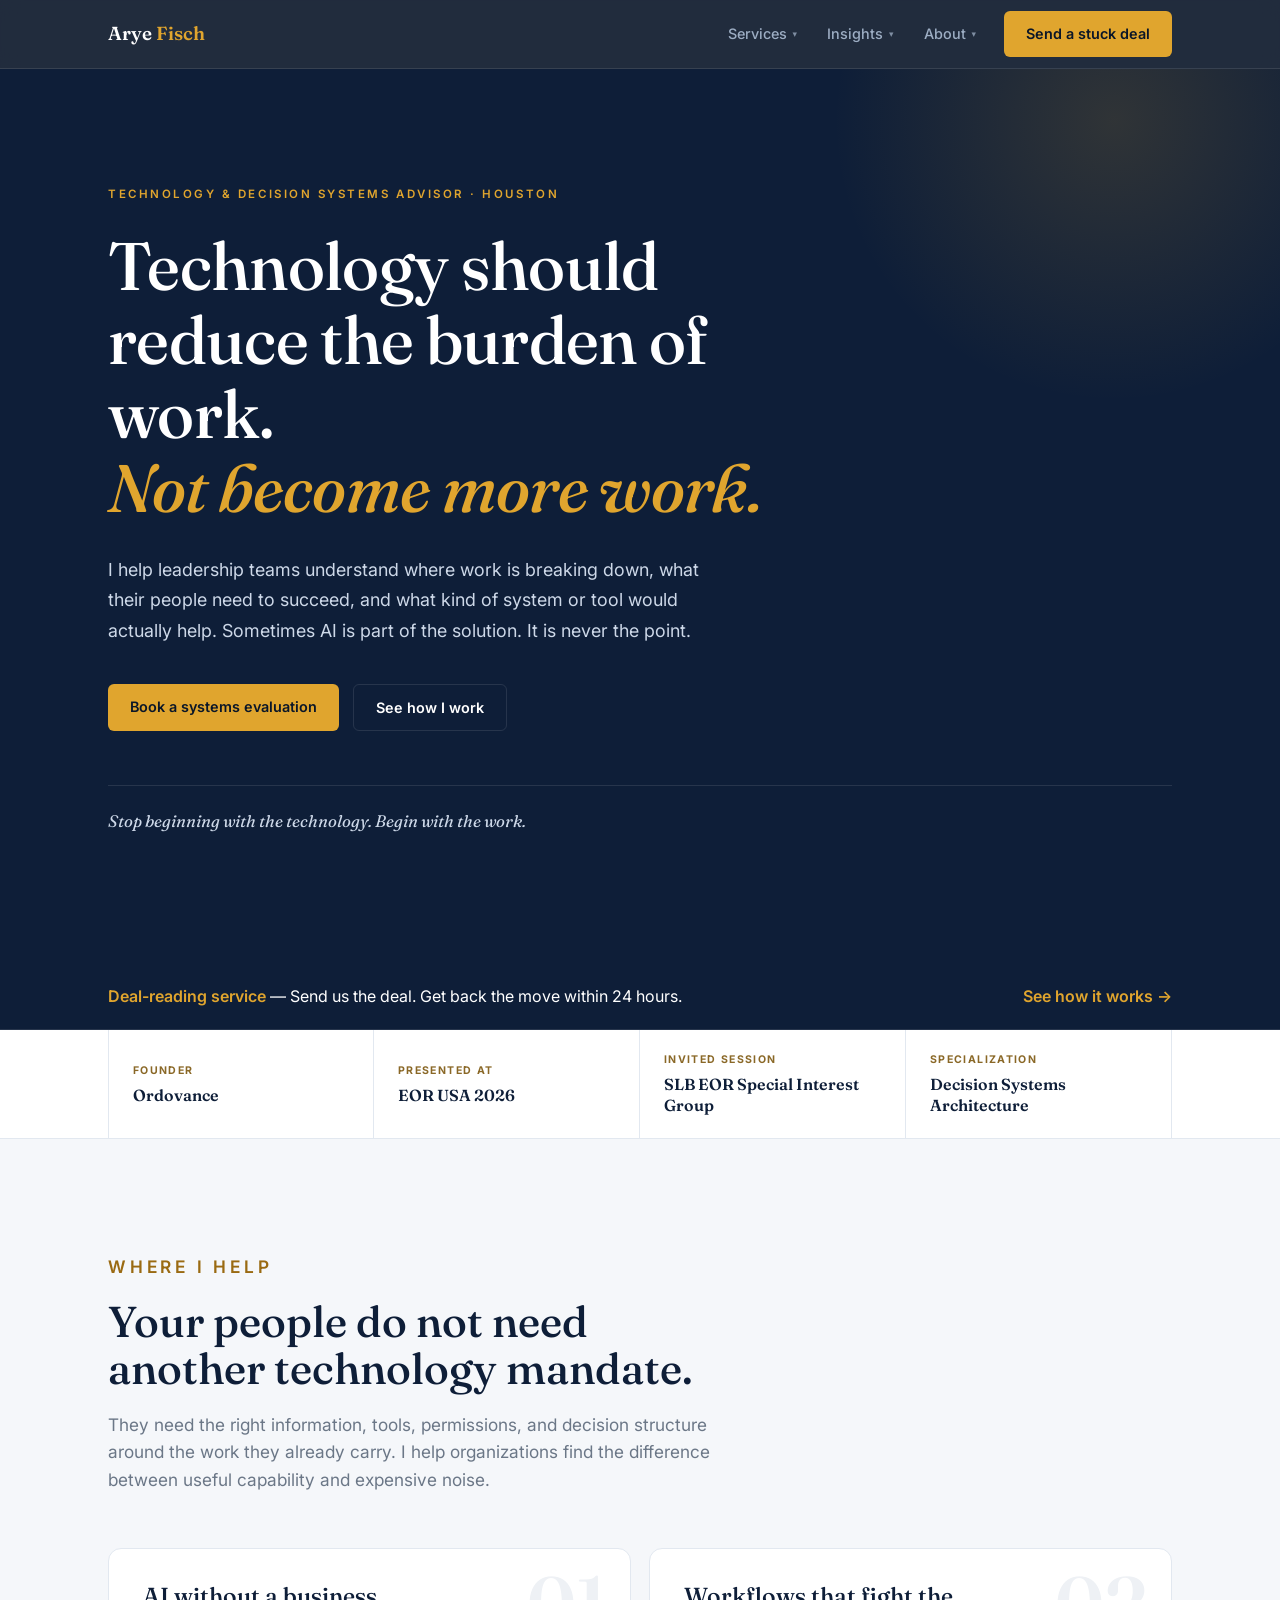
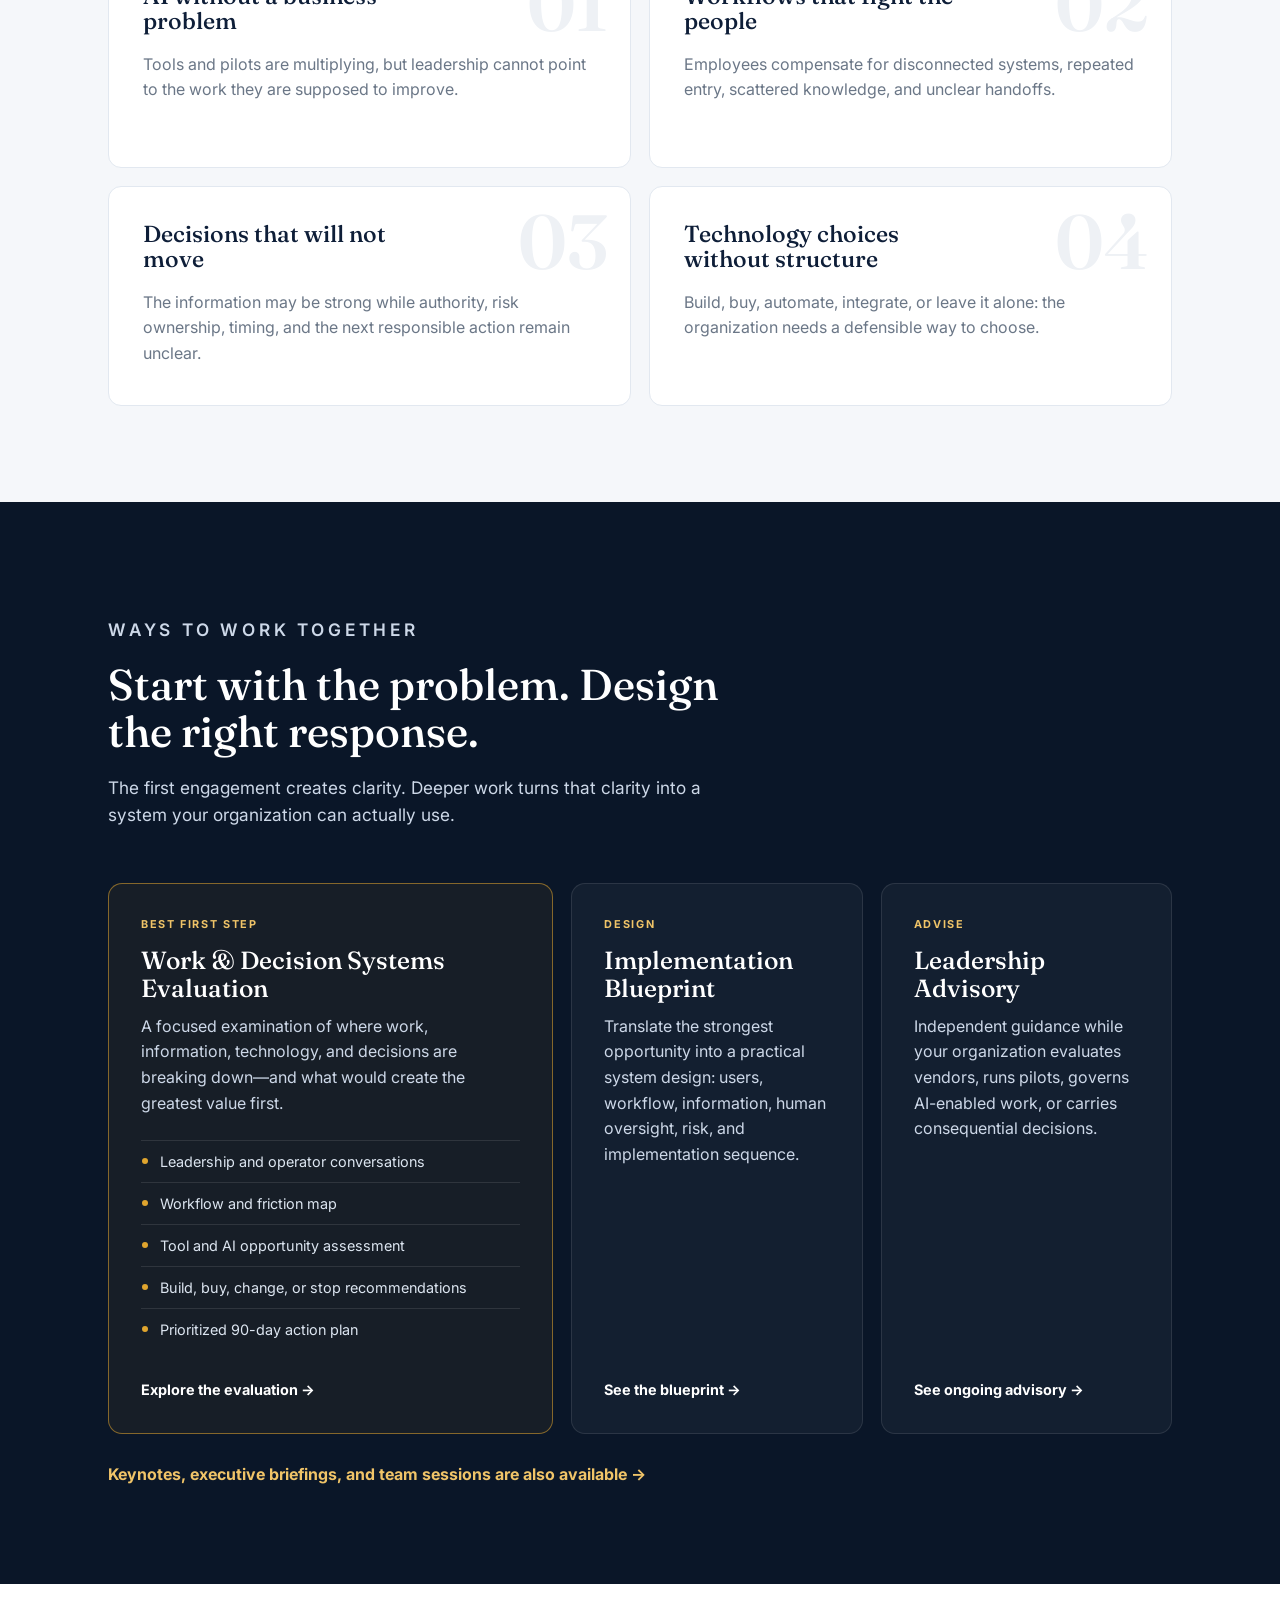
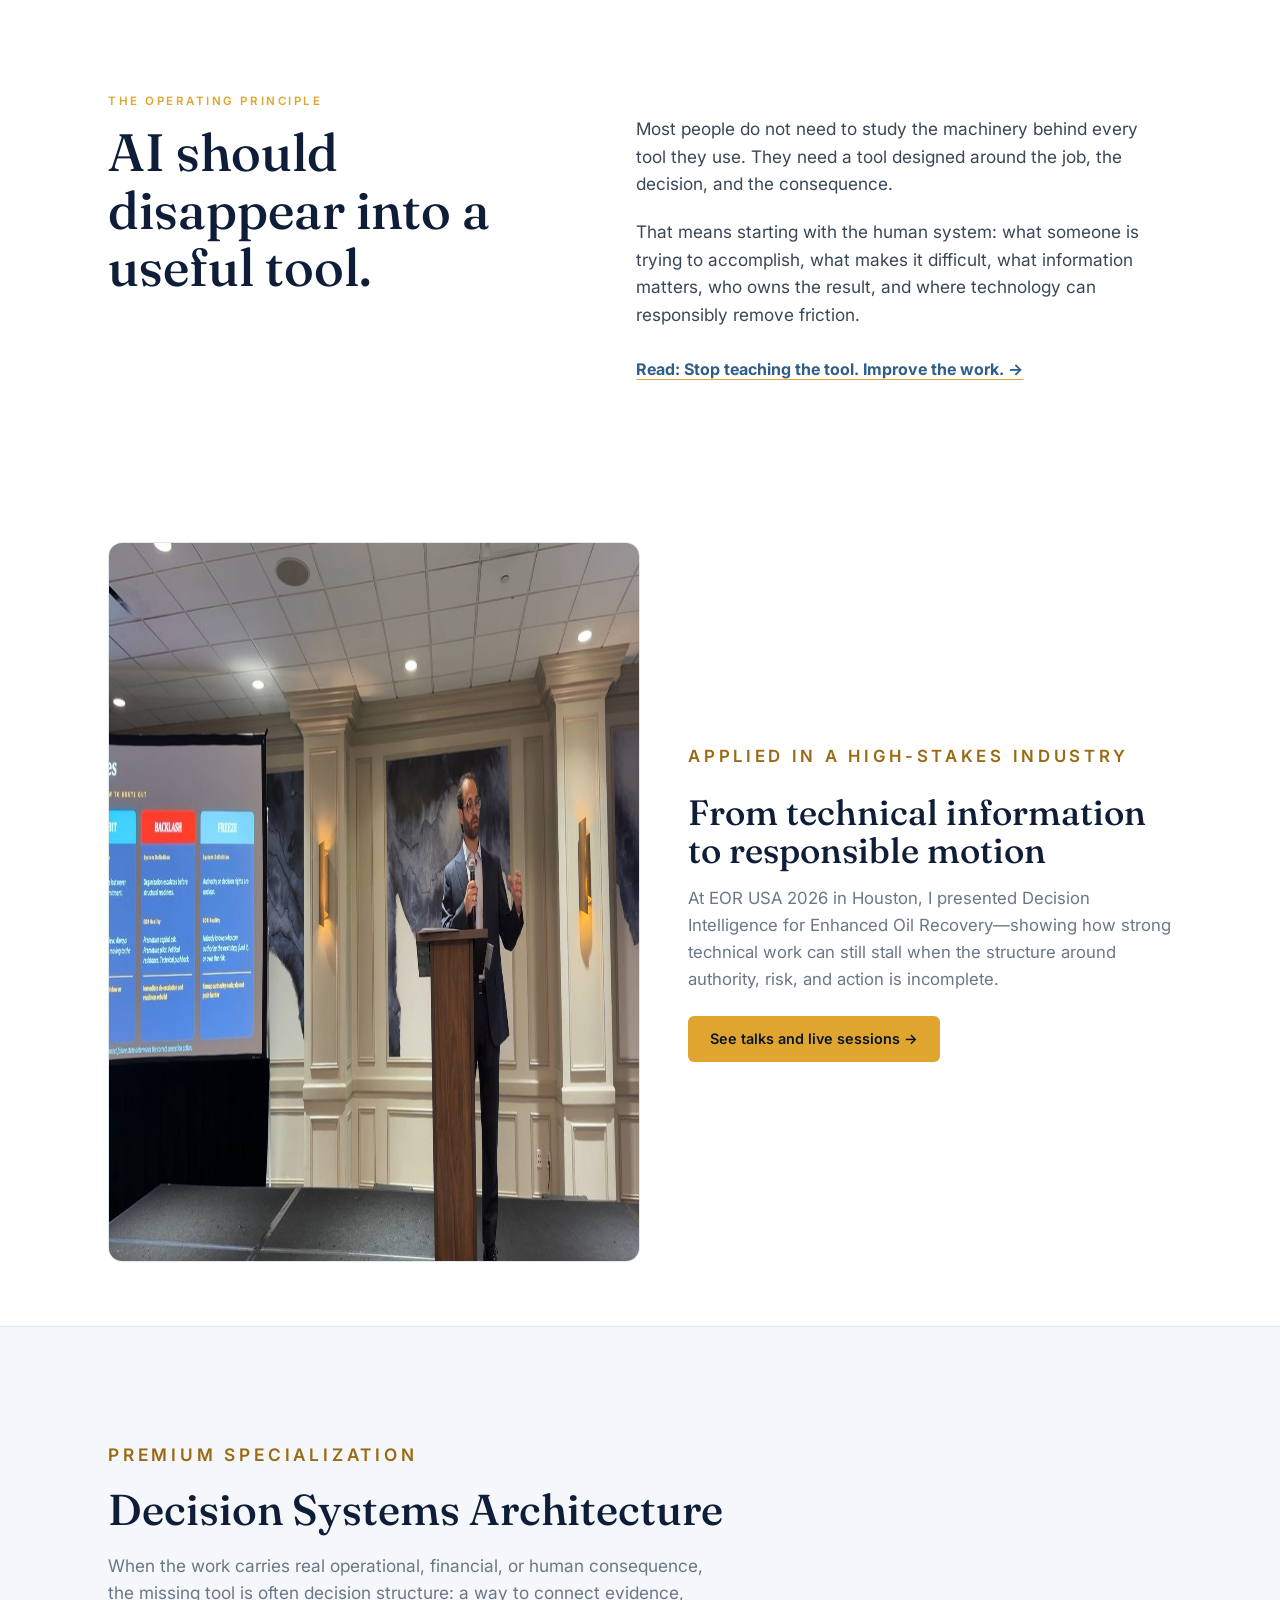
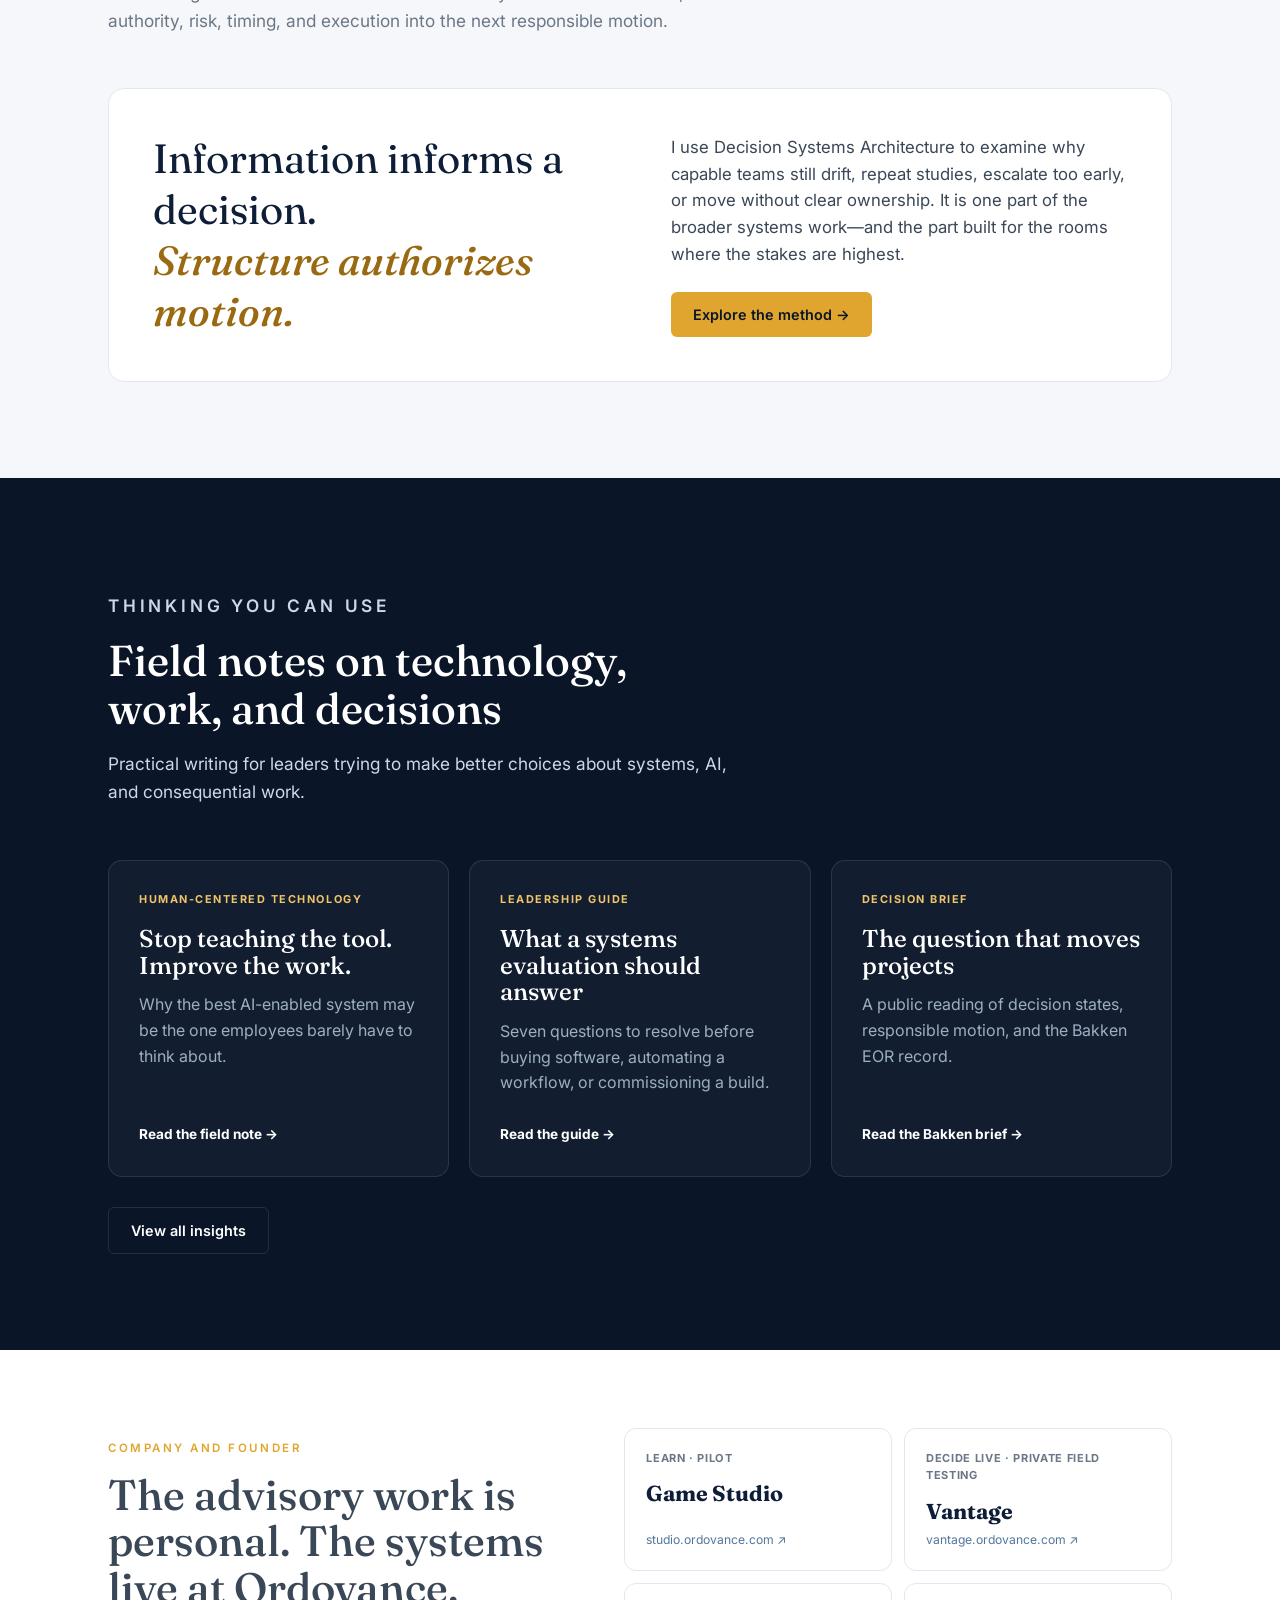
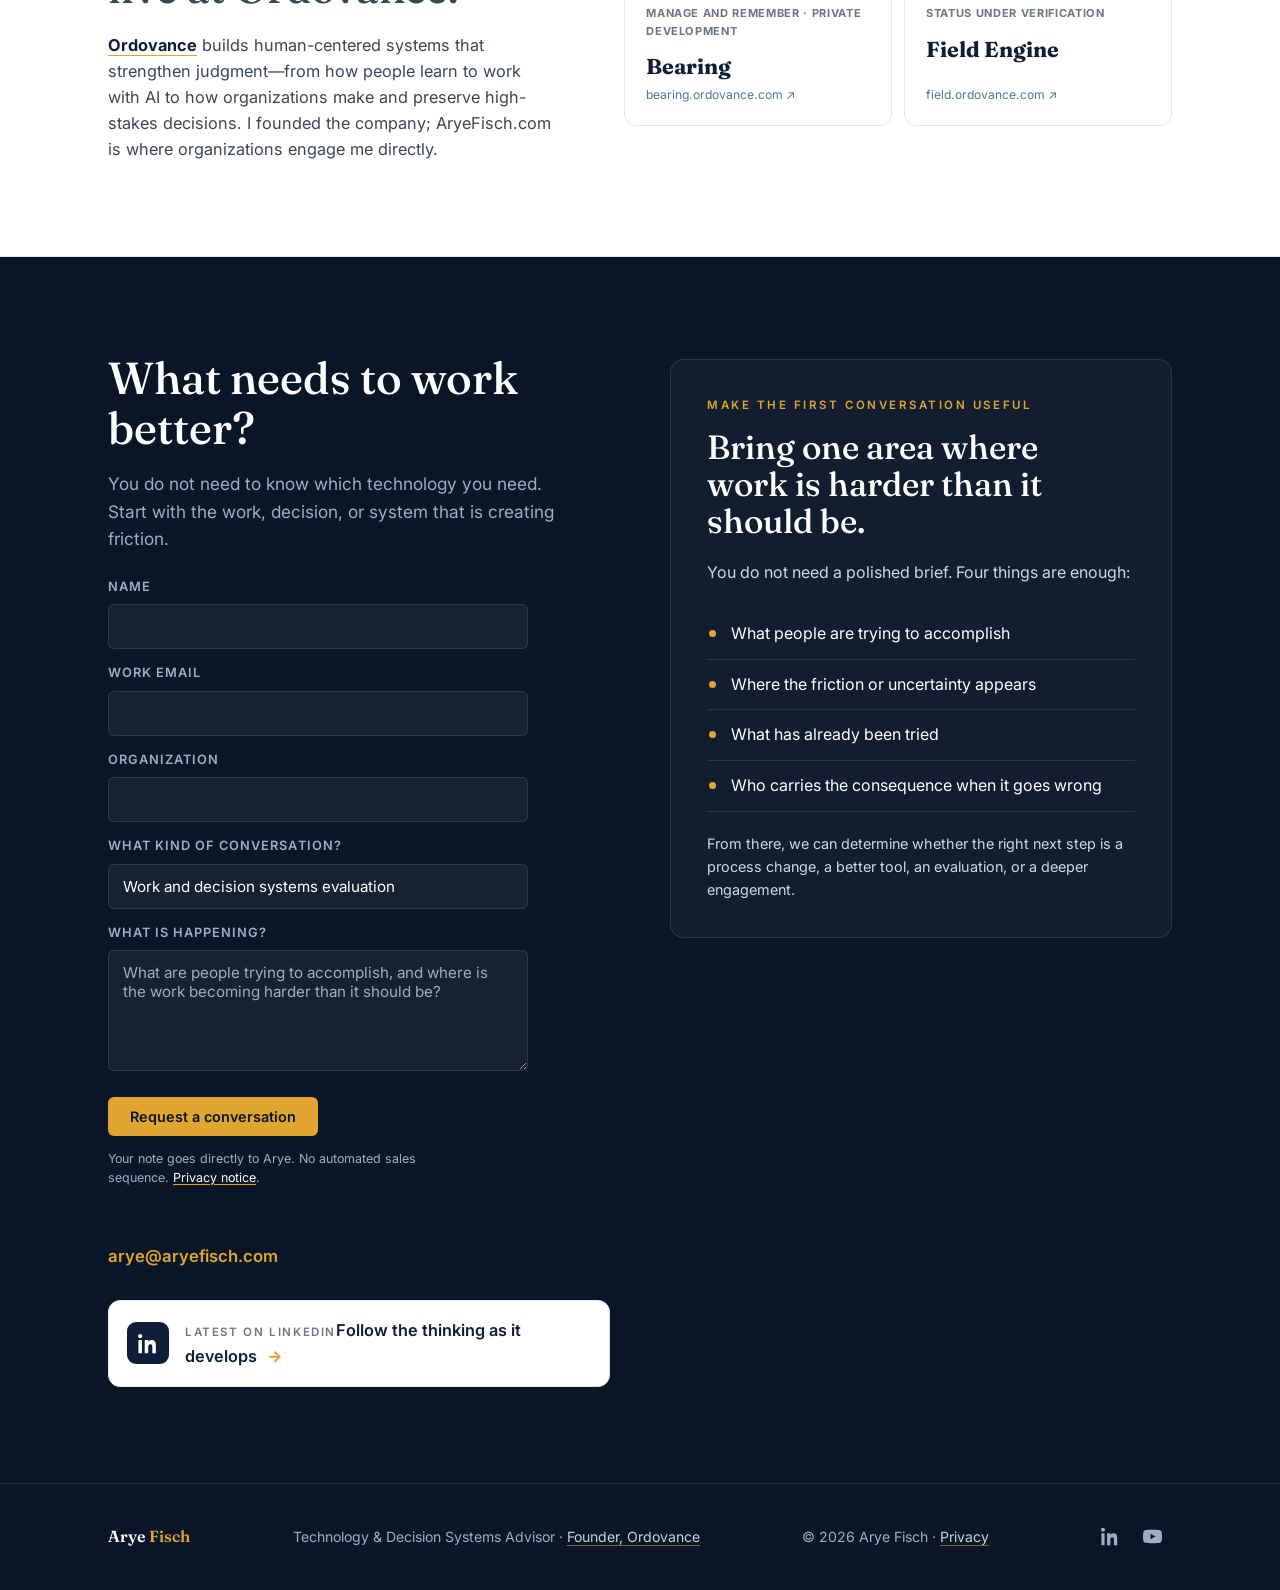
==== commit 99d033e9: "sync: live aryefisch.com as of 2026-09-26" ====
--- a/index.html
+++ b/index.html
@@ -4,112 +4,212 @@
 <head>
 <meta charset="UTF-8" />
 <meta name="viewport" content="width=device-width, initial-scale=1.0" />
-<title>Arye Fisch — Decision Systems Architect</title>
-<meta name="description" content="Decision intelligence for high-capital, high-stakes decisions. Keynotes, webinars, and certification courses — starting in enhanced oil recovery. Houston, TX." />
+<title>Arye Fisch | Technology, AI &amp; Decision Systems Advisor</title>
+<meta name="description" content="Arye Fisch advises leadership teams on technology, AI strategy, workflow design, and high-stakes decision systems—starting with the work people need to accomplish." />
 <meta property="og:type" content="website" />
 <meta property="og:site_name" content="Arye Fisch" />
-<meta property="og:title" content="Arye Fisch — Decision Systems Architect" />
-<meta property="og:description" content="Decision intelligence for high-capital, high-stakes decisions. Keynotes, webinars, and certification courses — starting in enhanced oil recovery. Houston, TX." />
-<meta property="og:url" content="https://aryefisch.com/" />
-<meta property="og:image" content="https://aryefisch.com/og-card.png" />
+<meta property="og:title" content="Arye Fisch — Technology &amp; Decision Systems Advisor" />
+<meta property="og:description" content="Better tools for consequential work. Technology and decision-systems advisory for leadership teams." />
+<meta property="og:url" content="https://www.aryefisch.com/" />
+<meta property="og:image" content="https://www.aryefisch.com/og-advisor.png" />
 <meta property="og:image:width" content="1200" />
 <meta property="og:image:height" content="630" />
+<meta property="og:image:alt" content="Arye Fisch — Technology and Decision Systems Advisor" />
 <meta name="twitter:card" content="summary_large_image" />
-<meta name="twitter:title" content="Arye Fisch — Decision Systems Architect" />
-<meta name="twitter:description" content="Decision intelligence for high-capital, high-stakes decisions. Keynotes, webinars, and certification courses — starting in enhanced oil recovery. Houston, TX." />
-<meta name="twitter:image" content="https://aryefisch.com/og-card.png" />
+<meta name="twitter:title" content="Arye Fisch — Technology &amp; Decision Systems Advisor" />
+<meta name="twitter:description" content="Better tools for consequential work. Technology and decision-systems advisory for leadership teams." />
+<meta name="twitter:image" content="https://www.aryefisch.com/og-advisor.png" />
+<link rel="canonical" href="https://www.aryefisch.com/" />
 <link rel="icon" type="image/png" sizes="32x32" href="favicon-32.png" />
 <link rel="apple-touch-icon" href="apple-touch-icon.png" />
 <link rel="preconnect" href="https://fonts.googleapis.com" />
 <link rel="preconnect" href="https://fonts.gstatic.com" crossorigin />
-<link href="https://fonts.googleapis.com/css2?family=Fraunces:opsz,wght@9..144,400;9..144,500;9..144,600&family=Inter:wght@400;500;600;700&display=swap" rel="stylesheet" />
+<link href="https://fonts.googleapis.com/css2?family=Fraunces:opsz,wght@9..144,400;9..144,500;9..144,600&amp;family=Inter:wght@400;500;600;700&amp;display=swap" rel="stylesheet" />
 <link rel="stylesheet" href="styles.css" />
+<script type="application/ld+json">
+{
+  "@context": "https://schema.org",
+  "@graph": [
+    {
+      "@type": "Person",
+      "@id": "https://www.aryefisch.com/#person",
+      "name": "Arye Fisch",
+      "url": "https://www.aryefisch.com/",
+      "image": "https://www.aryefisch.com/headshot.jpg",
+      "jobTitle": "Technology and Decision Systems Advisor",
+      "description": "Advisor to leadership teams on technology strategy, human-centered tools, workflow design, AI implementation, and high-stakes decision systems.",
+      "worksFor": { "@id": "https://ordovance.com/#organization" },
+      "homeLocation": {
+        "@type": "Place",
+        "name": "Houston, Texas"
+      },
+      "knowsAbout": ["Technology strategy", "AI strategy", "Human-centered systems", "Workflow design", "Decision systems architecture", "Operational decision-making", "Enhanced oil recovery"],
+      "email": "mailto:arye@aryefisch.com",
+      "sameAs": [
+        "https://www.linkedin.com/in/aryefisch/",
+        "https://www.youtube.com/@AryeFisch"
+      ]
+    },
+    {
+      "@type": "WebSite",
+      "@id": "https://www.aryefisch.com/#website",
+      "url": "https://www.aryefisch.com/",
+      "name": "Arye Fisch",
+      "description": "Technology and decision-systems advisory for leadership teams.",
+      "author": { "@id": "https://www.aryefisch.com/#person" },
+      "inLanguage": "en-US"
+    },
+    {
+      "@type": "Organization",
+      "@id": "https://ordovance.com/#organization",
+      "name": "Ordovance",
+      "url": "https://ordovance.com/",
+      "slogan": "Structure in motion.",
+      "description": "Ordovance builds human-centered systems that strengthen judgment—from how people learn to work with AI to how organizations make and preserve high-stakes decisions.",
+      "founder": { "@id": "https://www.aryefisch.com/#person" }
+    }
+  ]
+}
+</script>
 </head>
 <body>
 <header>
   <div class="wrap nav">
     <a href="index.html" class="brand">Arye <span>Fisch</span></a>
-    <nav class="nav-links" id="navLinks">
-      <a href="idea.html">The Idea</a>
-      <a href="industries.html">Industries</a>
-      <a href="webinars.html">Webinars</a>
-      <a href="about.html">About</a>
-      <div class="nav-social">
-        <a href="https://www.linkedin.com/in/arye-fisch-304724164" class="ic" aria-label="LinkedIn" target="_blank" rel="noopener"><svg viewBox="0 0 24 24"><path d="M4.98 3.5C4.98 4.88 3.87 6 2.5 6S0 4.88 0 3.5 1.12 1 2.5 1s2.48 1.12 2.48 2.5zM.5 8h4V23h-4V8zm7.5 0h3.8v2.05h.05c.53-1 1.83-2.05 3.77-2.05 4.03 0 4.78 2.65 4.78 6.1V23h-4v-6.6c0-1.57-.03-3.6-2.2-3.6-2.2 0-2.53 1.72-2.53 3.49V23h-4V8z"/></svg></a>
-        <a href="https://www.youtube.com/@AryeFisch" class="ic" aria-label="YouTube" target="_blank" rel="noopener"><svg viewBox="0 0 24 24"><path d="M23.5 6.2a3 3 0 0 0-2.1-2.1C19.5 3.5 12 3.5 12 3.5s-7.5 0-9.4.6A3 3 0 0 0 .5 6.2 31 31 0 0 0 0 12a31 31 0 0 0 .5 5.8 3 3 0 0 0 2.1 2.1c1.9.6 9.4.6 9.4.6s7.5 0 9.4-.6a3 3 0 0 0 2.1-2.1A31 31 0 0 0 24 12a31 31 0 0 0-.5-5.8zM9.6 15.6V8.4l6.2 3.6-6.2 3.6z"/></svg></a>
-        <button class="ic share-btn" id="shareBtn" aria-label="Share this site"><svg viewBox="0 0 24 24"><path d="M18 16.08c-.76 0-1.44.3-1.96.77L8.91 12.7c.05-.23.09-.46.09-.7s-.04-.47-.09-.7l7.05-4.11c.54.5 1.25.81 2.04.81 1.66 0 3-1.34 3-3s-1.34-3-3-3-3 1.34-3 3c0 .24.04.47.09.7L8.04 9.81C7.5 9.31 6.79 9 6 9c-1.66 0-3 1.34-3 3s1.34 3 3 3c.79 0 1.5-.31 2.04-.81l7.12 4.16c-.05.21-.08.43-.08.65 0 1.61 1.31 2.92 2.92 2.92s2.92-1.31 2.92-2.92-1.31-2.92-2.92-2.92z"/></svg></button>
+    <button class="menu-burger" id="navToggle" aria-label="Menu" aria-controls="navLinks" aria-expanded="false"><span></span><span></span><span></span></button>
+    <nav class="nav-menu" id="navLinks" aria-label="Primary navigation">
+      <div class="menu-group">
+        <button type="button" class="menu-trigger" aria-expanded="false" aria-haspopup="true">Services</button>
+        <div class="menu-panel">
+          <a href="deal-reading.html">Deal Reading</a>
+          <a href="advisory.html">Advisory</a>
+          <a href="advisory.html#evaluation" class="menu-sub">Evaluation</a>
+          <a href="advisory.html#blueprint" class="menu-sub">Blueprint</a>
+          <a href="advisory.html#ongoing" class="menu-sub">Leadership Advisory</a>
+        </div>
       </div>
-      <a href="index.html#contact" class="btn btn-amber">Book a call</a>
+      <div class="menu-group">
+        <button type="button" class="menu-trigger" aria-expanded="false" aria-haspopup="true">Insights</button>
+        <div class="menu-panel">
+          <a href="insights.html">Articles</a>
+          <a href="webinars.html">Webinars</a>
+          <a href="idea.html">Decision Systems</a>
+        </div>
+      </div>
+      <div class="menu-group">
+        <button type="button" class="menu-trigger" aria-expanded="false" aria-haspopup="true">About</button>
+        <div class="menu-panel">
+          <a href="about.html">About Arye</a>
+          <a href="https://ordovance.com" target="_blank" rel="noopener">Ordovance ↗</a>
+        </div>
+      </div>
+      <a href="mailto:arye@aryefisch.com?subject=A%20stuck%20deal" class="btn btn-amber nav-cta">Send a stuck deal</a>
     </nav>
-    <button class="nav-toggle" id="navToggle" aria-label="Menu" aria-expanded="false"><span></span><span></span><span></span></button>
   </div>
 </header>
 
 <section class="hero" id="top">
   <div class="wrap">
-    <p class="eyebrow">Arye Fisch — Decision Systems Architect · Houston</p>
-    <h1>Information does not create motion.<br><span class="accent">Structure authorizes motion.</span></h1>
-    <p class="lede">I work with leadership and field teams in high-capital, high-stakes environments to decide what is allowed to move, when, who owns the risk, and what structure makes that motion responsible.</p>
+    <p class="eyebrow">Technology &amp; Decision Systems Advisor · Houston</p>
+    <h1>Technology should reduce the burden of work.<br><span class="accent">Not become more work.</span></h1>
+    <p class="lede">I help leadership teams understand where work is breaking down, what their people need to succeed, and what kind of system or tool would actually help. Sometimes AI is part of the solution. It is never the point.</p>
     <div class="hero-cta">
-      <a href="#contact" class="btn btn-amber">Book a working call</a>
-      <a href="webinars.html" class="btn btn-ghost">See upcoming webinars</a>
-    </div>
-    <p class="rule">Technical excellence informs a decision. It does not authorize one.</p>
+      <a href="#contact" class="btn btn-amber">Book a systems evaluation</a>
+      <a href="advisory.html" class="btn btn-ghost">See how I work</a>
+    </div>
+    <p class="rule">Stop beginning with the technology. Begin with the work.</p>
+  </div>
+</section>
+
+<section class="deal-band" aria-label="Deal-reading service">
+  <div class="wrap">
+    <p><strong>Deal-reading service</strong> — Send us the deal. Get back the move within 24 hours.</p>
+    <a href="deal-reading.html">See how it works →</a>
+  </div>
+</section>
+
+<section class="authority-strip" aria-label="Selected authority and experience">
+  <div class="wrap authority-grid">
+    <div><span>Founder</span><strong>Ordovance</strong></div>
+    <div><span>Presented at</span><strong>EOR USA 2026</strong></div>
+    <div><span>Invited session</span><strong>SLB EOR Special Interest Group</strong></div>
+    <div><span>Specialization</span><strong>Decision Systems Architecture</strong></div>
+  </div>
+</section>
+
+<section id="problems">
+  <div class="wrap">
+    <div class="section-head">
+      <p class="eyebrow">Where I help</p>
+      <h2>Your people do not need another technology mandate.</h2>
+      <p>They need the right information, tools, permissions, and decision structure around the work they already carry. I help organizations find the difference between useful capability and expensive noise.</p>
+    </div>
+    <div class="problem-grid">
+      <article class="problem-card"><span>01</span><h3>AI without a business problem</h3><p>Tools and pilots are multiplying, but leadership cannot point to the work they are supposed to improve.</p></article>
+      <article class="problem-card"><span>02</span><h3>Workflows that fight the people</h3><p>Employees compensate for disconnected systems, repeated entry, scattered knowledge, and unclear handoffs.</p></article>
+      <article class="problem-card"><span>03</span><h3>Decisions that will not move</h3><p>The information may be strong while authority, risk ownership, timing, and the next responsible action remain unclear.</p></article>
+      <article class="problem-card"><span>04</span><h3>Technology choices without structure</h3><p>Build, buy, automate, integrate, or leave it alone: the organization needs a defensible way to choose.</p></article>
+    </div>
+  </div>
+</section>
+
+<section class="dark" id="work">
+  <div class="wrap">
+    <div class="section-head on-dark">
+      <p class="eyebrow">Ways to work together</p>
+      <h2>Start with the problem. Design the right response.</h2>
+      <p>The first engagement creates clarity. Deeper work turns that clarity into a system your organization can actually use.</p>
+    </div>
+    <div class="service-grid">
+      <article class="service-card featured-service"><span class="service-label">Best first step</span><h3>Work &amp; Decision Systems Evaluation</h3><p>A focused examination of where work, information, technology, and decisions are breaking down—and what would create the greatest value first.</p><ul><li>Leadership and operator conversations</li><li>Workflow and friction map</li><li>Tool and AI opportunity assessment</li><li>Build, buy, change, or stop recommendations</li><li>Prioritized 90-day action plan</li></ul><a href="advisory.html#evaluation" class="more">Explore the evaluation →</a></article>
+      <article class="service-card"><span class="service-label">Design</span><h3>Implementation Blueprint</h3><p>Translate the strongest opportunity into a practical system design: users, workflow, information, human oversight, risk, and implementation sequence.</p><a href="advisory.html#blueprint" class="more">See the blueprint →</a></article>
+      <article class="service-card"><span class="service-label">Advise</span><h3>Leadership Advisory</h3><p>Independent guidance while your organization evaluates vendors, runs pilots, governs AI-enabled work, or carries consequential decisions.</p><a href="advisory.html#ongoing" class="more">See ongoing advisory →</a></article>
+    </div>
+    <div class="service-secondary"><a href="webinars.html">Keynotes, executive briefings, and team sessions are also available →</a></div>
+  </div>
+</section>
+
+<section class="principle-section">
+  <div class="wrap principle-grid">
+    <div><p class="eyebrow">The operating principle</p><h2>AI should disappear into a useful tool.</h2></div>
+    <div class="principle-copy"><p>Most people do not need to study the machinery behind every tool they use. They need a tool designed around the job, the decision, and the consequence.</p><p>That means starting with the human system: what someone is trying to accomplish, what makes it difficult, what information matters, who owns the result, and where technology can responsibly remove friction.</p><a href="better-tools.html" class="text-link">Read: Stop teaching the tool. Improve the work. →</a></div>
   </div>
 </section>
 
 <section class="stage-proof">
   <div class="wrap stage-grid">
-    <div class="stage-photo"><img src="eor-stage.jpg" alt="Arye Fisch presenting at EOR USA 2026 in Houston" loading="lazy" /></div>
-    <div class="stage-text">
-      <p class="eyebrow">Recently on stage</p>
-      <h2>EOR USA 2026 · Houston</h2>
-      <p>Presenting “Decision Intelligence for Enhanced Oil Recovery” — applying the framework to high-capital reservoir decisions in front of an industry room.</p>
-      <a href="webinars.html" class="btn btn-amber">Watch &amp; upcoming sessions →</a>
-    </div>
-  </div>
-</section>
-
-<section class="dark" id="discipline">
-  <div class="wrap">
-    <div class="section-head on-dark">
-      <p class="eyebrow">What this is</p>
-      <h2>Decision intelligence as a runtime discipline</h2>
-      <p>It sits on top of your models, forecasts, and studies and answers a different question: not “do we know enough?” but “what can responsibly move now — and what validates that?”</p>
-    </div>
-    <div class="contrast">
-      <div class="col not"><h3>This is not</h3><ul><li>Another model or forecast</li><li>A communication framework</li><li>An alignment exercise</li><li>A motivational system</li></ul></div>
-      <div class="col is"><h3>This is</h3><ul><li>A runtime discipline</li><li>Structure that authorizes motion</li><li>A correction-routing system</li><li>A decision-integrity loop</li></ul></div>
-    </div>
-  </div>
-</section>
-
-<section id="reverse-validation">
-  <div class="wrap">
-    <div class="section-head">
-      <p class="eyebrow">How I prove it</p>
-      <h2>Reverse validation, not case studies</h2>
-      <p>Case studies validate the past — proof that something worked once, under conditions that may no longer hold. Reverse validation tests the method itself: take a real decision, run it through the system, and see whether it finds the better path that was available in hindsight. Proof that points forward, not just back.</p>
-    </div>
-    <div class="callout">
-      <p class="eyebrow">The standard</p>
-      <p>If applying the system would have produced a better outcome in hindsight, the concept holds. A harder test than a testimonial — on purpose.</p>
-    </div>
-    <div style="margin-top:32px;"><a href="idea.html" class="btn btn-amber">See how it works →</a></div>
-  </div>
-</section>
-
-<section class="dark" id="work">
-  <div class="wrap">
-    <div class="section-head on-dark">
-      <p class="eyebrow">Ways to work together</p>
-      <h2>Three ways to bring this to your team</h2>
-      <p>Start with a talk, train and certify your people, or put the discipline to work on a live decision. Each begins with a conversation.</p>
-    </div>
-    <div class="cards">
-      <div class="card"><span class="kicker">Speak</span><h3>Keynotes &amp; Seminars</h3><p>A session that reframes how a room thinks about deciding under uncertainty — what authorizes motion, why projects stall, and how to route them back. Delivered at EOR USA 2026, Houston.</p><a href="industries.html" class="more">See by industry →</a></div>
-      <div class="card"><span class="kicker">Train</span><h3>Course &amp; Certification</h3><p>A structured program that trains teams in the framework — the constraint container, the motion gate, failure-state routing — and certifies practitioners. As a webinar or a 2–3 day seminar.</p><a href="industries.html" class="more">See by industry →</a></div>
-      <div class="card"><span class="kicker">Embed</span><h3>On-Site Engagements</h3><p>I work alongside your team on real, high-capital decisions: mapping authority, setting risk boundaries, and gating motion on the projects that actually carry exposure.</p><a href="#contact" class="more">Discuss an engagement →</a></div>
+    <div class="stage-photo"><img src="eor-stage.jpg" alt="Arye Fisch presenting decision intelligence at EOR USA 2026 in Houston" width="1280" height="720" loading="lazy" /></div>
+    <div class="stage-text"><p class="eyebrow">Applied in a high-stakes industry</p><h2>From technical information to responsible motion</h2><p>At EOR USA 2026 in Houston, I presented Decision Intelligence for Enhanced Oil Recovery—showing how strong technical work can still stall when the structure around authority, risk, and action is incomplete.</p><a href="webinars.html" class="btn btn-amber">See talks and live sessions →</a></div>
+  </div>
+</section>
+
+<section id="decision-systems">
+  <div class="wrap">
+    <div class="section-head"><p class="eyebrow">Premium specialization</p><h2>Decision Systems Architecture</h2><p>When the work carries real operational, financial, or human consequence, the missing tool is often decision structure: a way to connect evidence, authority, risk, timing, and execution into the next responsible motion.</p></div>
+    <div class="decision-proof-grid"><div class="decision-statement"><p>Information informs a decision.</p><strong>Structure authorizes motion.</strong></div><div class="decision-copy"><p>I use Decision Systems Architecture to examine why capable teams still drift, repeat studies, escalate too early, or move without clear ownership. It is one part of the broader systems work—and the part built for the rooms where the stakes are highest.</p><a href="idea.html" class="btn btn-amber">Explore the method →</a></div></div>
+  </div>
+</section>
+
+<section class="insights-preview dark">
+  <div class="wrap">
+    <div class="section-head on-dark"><p class="eyebrow">Thinking you can use</p><h2>Field notes on technology, work, and decisions</h2><p>Practical writing for leaders trying to make better choices about systems, AI, and consequential work.</p></div>
+    <div class="insight-grid">
+      <a class="insight-card" href="better-tools.html"><span>Human-centered technology</span><h3>Stop teaching the tool. Improve the work.</h3><p>Why the best AI-enabled system may be the one employees barely have to think about.</p><small>Read the field note →</small></a>
+      <a class="insight-card" href="systems-evaluation.html"><span>Leadership guide</span><h3>What a systems evaluation should answer</h3><p>Seven questions to resolve before buying software, automating a workflow, or commissioning a build.</p><small>Read the guide →</small></a>
+      <a class="insight-card" href="/bakken"><span>Decision brief</span><h3>The question that moves projects</h3><p>A public reading of decision states, responsible motion, and the Bakken EOR record.</p><small>Read the Bakken brief →</small></a>
+    </div>
+    <div class="section-action"><a href="insights.html" class="btn btn-ghost">View all insights</a></div>
+  </div>
+</section>
+
+<section class="founder-band" aria-labelledby="founder-band-title">
+  <div class="wrap founder-band-grid">
+    <div><p class="eyebrow">Company and founder</p><h2 id="founder-band-title">The advisory work is personal. The systems live at Ordovance.</h2><p><a href="https://ordovance.com/">Ordovance</a> builds human-centered systems that strengthen judgment—from how people learn to work with AI to how organizations make and preserve high-stakes decisions. I founded the company; AryeFisch.com is where organizations engage me directly.</p></div>
+    <div class="ecosystem-map" aria-label="Ordovance product destinations">
+      <a href="https://studio.ordovance.com/"><span>Learn · Pilot</span><strong>Game Studio</strong><small>studio.ordovance.com ↗</small></a>
+      <a href="https://vantage.ordovance.com/"><span>Decide live · Private field testing</span><strong>Vantage</strong><small>vantage.ordovance.com ↗</small></a>
+      <a href="https://bearing.ordovance.com/"><span>Manage and remember · Private development</span><strong>Bearing</strong><small>bearing.ordovance.com ↗</small></a>
+      <a href="https://field.ordovance.com/"><span>Status under verification</span><strong>Field Engine</strong><small>field.ordovance.com ↗</small></a>
     </div>
   </div>
 </section>
@@ -118,41 +218,115 @@
   <div class="wrap">
     <div class="contact-grid">
       <div>
-        <h2>Let's talk</h2>
-        <p class="sub">Saw the talk and want to bring this to your team — as a seminar, a certification course, or an on-site engagement? Start here.</p>
-        <div class="direct"><a href="mailto:arye@aryefisch.com">arye@aryefisch.com</a></div>
+        <h2>What needs to work better?</h2>
+        <p class="sub">You do not need to know which technology you need. Start with the work, decision, or system that is creating friction.</p>
+        <form id="contact-form" method="POST">
+          <div class="field">
+            <label for="contact-name">Name</label>
+            <input id="contact-name" type="text" name="name" autocomplete="name" required />
+          </div>
+          <div class="field">
+            <label for="contact-email">Work email</label>
+            <input id="contact-email" type="email" name="email" autocomplete="email" required />
+          </div>
+          <div class="field">
+            <label for="contact-organization">Organization</label>
+            <input id="contact-organization" type="text" name="organization" autocomplete="organization" />
+          </div>
+          <div class="field">
+            <label for="contact-interest">What kind of conversation?</label>
+            <select id="contact-interest" name="inquiry_type">
+              <option value="systems_evaluation">Work and decision systems evaluation</option>
+              <option value="technology_ai_advisory">Technology or AI advisory</option>
+              <option value="decision_systems">Decision systems engagement</option>
+              <option value="speaking_training">Speaking, webinar, or team session</option>
+              <option value="other">Something else</option>
+            </select>
+          </div>
+          <div class="field">
+            <label for="contact-message">What is happening?</label>
+            <textarea id="contact-message" name="message" placeholder="What are people trying to accomplish, and where is the work becoming harder than it should be?" rows="5" required></textarea>
+          </div>
+          <input type="hidden" name="source_url" id="contact-source-url" />
+          <input type="hidden" name="referrer" id="contact-referrer" />
+          <input type="text" name="_gotcha" tabindex="-1" autocomplete="off" class="form-honeypot" aria-hidden="true" />
+          <button type="submit" class="btn btn-amber">Request a conversation</button>
+          <p class="form-note">Your note goes directly to Arye. No automated sales sequence. <a href="privacy.html">Privacy notice</a>.</p>
+          <p id="contact-status" role="status" aria-live="polite"></p>
+        </form>
+
+        <script>
+        (function () {
+          var form = document.getElementById("contact-form");
+          var status = document.getElementById("contact-status");
+          var ENDPOINT = "https://script.google.com/macros/s/AKfycbyniYsVScqXlvjT25A24TXa2t0elgW4s9QLDzInkhVxlX9tPCz7yM4pj2RK0jCyxAHnFg/exec";
+          document.getElementById("contact-source-url").value = window.location.href;
+          document.getElementById("contact-referrer").value = document.referrer;
+
+          form.addEventListener("submit", function (e) {
+            e.preventDefault();
+            var btn = form.querySelector("button[type=submit]");
+            btn.disabled = true;
+            status.style.color = "";
+            status.textContent = "Sending your note...";
+
+            fetch(ENDPOINT, { method: "POST", mode: "no-cors", body: new FormData(form) })
+              .then(function () {
+                status.style.color = "#8fe0b8";
+                status.textContent = "Thank you. Your note has been sent to Arye.";
+                form.reset();
+                document.getElementById("contact-source-url").value = window.location.href;
+                document.getElementById("contact-referrer").value = document.referrer;
+              })
+              .catch(function () {
+                status.style.color = "#ff9e91";
+                status.textContent = "Something went wrong. Please email arye@aryefisch.com directly.";
+              })
+              .finally(function () {
+                btn.disabled = false;
+              });
+          });
+        })();
+        </script>
+        <div class="direct" style="margin-top:20px;"><a href="mailto:arye@aryefisch.com">arye@aryefisch.com</a></div>
         <div style="margin-top:30px;">
-          <a href="https://www.linkedin.com/in/arye-fisch-304724164" target="_blank" rel="noopener" class="li-latest">
+          <a href="https://www.linkedin.com/in/aryefisch/" target="_blank" rel="noopener" class="li-latest">
             <span class="badge"><svg viewBox="0 0 24 24"><path d="M4.98 3.5C4.98 4.88 3.87 6 2.5 6S0 4.88 0 3.5 1.12 1 2.5 1s2.48 1.12 2.48 2.5zM.5 8h4V23h-4V8zm7.5 0h3.8v2.05h.05c.53-1 1.83-2.05 3.77-2.05 4.03 0 4.78 2.65 4.78 6.1V23h-4v-6.6c0-1.57-.03-3.6-2.2-3.6-2.2 0-2.53 1.72-2.53 3.49V23h-4V8z"/></svg></span>
             <span><span class="t">Latest on LinkedIn</span><span class="h">Follow the thinking as it develops <span class="arrow">→</span></span></span>
           </a>
         </div>
       </div>
-      <form action="https://formspree.io/f/your-form-id" method="POST">
-        <div class="field"><label for="name">Name</label><input id="name" name="name" type="text" required /></div>
-        <div class="field"><label for="email">Email</label><input id="email" name="email" type="email" required /></div>
-        <div class="field"><label for="org">Organization</label><input id="org" name="organization" type="text" /></div>
-        <div class="field"><label for="msg">What are you looking for?</label><textarea id="msg" name="message" placeholder="Seminar, certification course, on-site engagement…"></textarea></div>
-        <button type="submit" class="btn btn-amber">Send</button>
-      </form>
+      <aside class="contact-brief" aria-labelledby="contact-brief-title">
+        <p class="eyebrow">Make the first conversation useful</p>
+        <h3 id="contact-brief-title">Bring one area where work is harder than it should be.</h3>
+        <p>You do not need a polished brief. Four things are enough:</p>
+        <ul>
+          <li>What people are trying to accomplish</li>
+          <li>Where the friction or uncertainty appears</li>
+          <li>What has already been tried</li>
+          <li>Who carries the consequence when it goes wrong</li>
+        </ul>
+        <p class="contact-brief-note">From there, we can determine whether the right next step is a process change, a better tool, an evaluation, or a deeper engagement.</p>
+      </aside>
     </div>
   </div>
 </section>
 <footer>
   <div class="wrap foot">
     <span class="brand">Arye <span style="color:var(--amber)">Fisch</span></span>
-    <span>Decision Systems Architect · Houston, TX · ThePainHelper</span>
-    <span>© 2026 Arye Fisch</span>
-  </div>
+    <span>Technology &amp; Decision Systems Advisor · <a href="https://ordovance.com/">Founder, Ordovance</a></span>
+    <span>© 2026 Arye Fisch · <a href="privacy.html">Privacy</a></span>
+  <span class="foot-social"><a href="https://www.linkedin.com/in/aryefisch/" class="ic" aria-label="LinkedIn" target="_blank" rel="noopener"><svg viewBox="0 0 24 24"><path d="M4.98 3.5C4.98 4.88 3.87 6 2.5 6S0 4.88 0 3.5 1.12 1 2.5 1s2.48 1.12 2.48 2.5zM.5 8h4V23h-4V8zm7.5 0h3.8v2.05h.05c.53-1 1.83-2.05 3.77-2.05 4.03 0 4.78 2.65 4.78 6.1V23h-4v-6.6c0-1.57-.03-3.6-2.2-3.6-2.2 0-2.53 1.72-2.53 3.49V23h-4V8z"/></svg></a><a href="https://www.youtube.com/@AryeFisch" class="ic" aria-label="YouTube" target="_blank" rel="noopener"><svg viewBox="0 0 24 24"><path d="M23.5 6.2a3 3 0 0 0-2.1-2.1C19.5 3.5 12 3.5 12 3.5s-7.5 0-9.4.6A3 3 0 0 0 .5 6.2 31 31 0 0 0 0 12a31 31 0 0 0 .5 5.8 3 3 0 0 0 2.1 2.1c1.9.6 9.4.6 9.4.6s7.5 0 9.4-.6a3 3 0 0 0 2.1-2.1A31 31 0 0 0 24 12a31 31 0 0 0-.5-5.8zM9.6 15.6V8.4l6.2 3.6-6.2 3.6z"/></svg></a></span></div>
 </footer>
 <script>
   const toggle=document.getElementById('navToggle'),links=document.getElementById('navLinks');
   toggle.addEventListener('click',()=>{const o=links.classList.toggle('open');toggle.setAttribute('aria-expanded',o);});
-  links.querySelectorAll('a').forEach(a=>a.addEventListener('click',()=>links.classList.remove('open')));
+  links.querySelectorAll('a').forEach(a=>a.addEventListener('click',()=>{links.classList.remove('open');toggle.setAttribute('aria-expanded','false');}));
   const sb=document.getElementById('shareBtn');
-  if(sb){sb.addEventListener('click',async()=>{const data={title:document.title,text:'Decision intelligence for high-stakes decisions.',url:location.href};try{if(navigator.share){await navigator.share(data);}else{await navigator.clipboard.writeText(location.href);sb.classList.add('copied');setTimeout(()=>sb.classList.remove('copied'),1600);}}catch(e){}});}
+  if(sb){sb.addEventListener('click',async()=>{const data={title:document.title,text:'Better tools for consequential work.',url:location.href};try{if(navigator.share){await navigator.share(data);}else{await navigator.clipboard.writeText(location.href);sb.classList.add('copied');setTimeout(()=>sb.classList.remove('copied'),1600);}}catch(e){}});}
   const io=new IntersectionObserver(es=>{es.forEach(e=>{if(e.isIntersecting){e.target.classList.add('in');io.unobserve(e.target);}})},{threshold:0.12});
-  document.querySelectorAll('.section-head,.card,.contrast .col,.callout,.cred,.li-latest').forEach(el=>{el.classList.add('reveal');io.observe(el);});
+  document.querySelectorAll('.section-head,.problem-card,.service-card,.principle-grid,.stage-grid,.decision-proof-grid,.insight-card,.founder-band-grid,.contact-grid').forEach(el=>{el.classList.add('reveal');io.observe(el);});
 </script>
+<script src="menu.js" defer></script>
 </body>
 </html>
--- a/styles.css
+++ b/styles.css
@@ -1,6 +1,6 @@
 /*  aryefisch.com — shared styles
     Created: 2026-06-19 08:44 CDT
-    Linked by index.html, idea.html, webinars.html, about.html  */
+    Linked by all site pages  */
 
 :root{
   --ink:#0E1E38; --ink-deep:#0A1628;
@@ -15,6 +15,7 @@
 html{scroll-behavior:smooth;}
 body{margin:0;font-family:var(--sans);color:var(--slate);background:var(--paper);line-height:1.6;-webkit-font-smoothing:antialiased;}
 a{color:inherit;text-decoration:none;}
+:focus-visible{outline:3px solid var(--amber-soft);outline-offset:3px;}
 .wrap{max-width:var(--wrap);margin:0 auto;padding:0 28px;}
 .eyebrow{font-size:.72rem;font-weight:600;letter-spacing:.22em;text-transform:uppercase;color:var(--amber);}
 h1,h2,h3{font-family:var(--serif);font-weight:500;line-height:1.1;margin:0;}
@@ -24,7 +25,7 @@
 .nav{display:flex;align-items:center;justify-content:space-between;height:68px;}
 .brand{font-family:var(--serif);font-size:1.18rem;font-weight:600;color:#fff;}
 .brand span{color:var(--amber);}
-.nav-links{display:flex;align-items:center;gap:32px;}
+.nav-links{display:flex;align-items:center;gap:22px;}
 .nav-links a{font-size:.9rem;font-weight:500;color:var(--muted-dark);transition:color .2s;}
 .nav-links a:hover,.nav-links a.active{color:#fff;}
 .nav-links a.active{color:var(--amber);}
@@ -48,6 +49,234 @@
 .hero-cta{display:flex;gap:14px;flex-wrap:wrap;}
 .rule{margin-top:54px;padding-top:22px;border-top:1px solid var(--line-dark);font-family:var(--serif);font-style:italic;font-size:1.05rem;color:#cdd8e8;}
 
+/* FOUNDER / COMPANY RELATIONSHIP */
+.founder-band{padding:78px 0;background:var(--paper-2);border-bottom:1px solid var(--line);}
+.founder-band-grid{display:grid;grid-template-columns:minmax(0,.9fr) minmax(420px,1.1fr);gap:68px;align-items:start;}
+.founder-band h2{margin:14px 0 20px;max-width:18ch;font-size:clamp(1.8rem,3.4vw,2.65rem);}
+.founder-band p:not(.eyebrow){max-width:60ch;color:var(--slate);font-size:1.02rem;}
+.founder-band p a{color:var(--ink);font-weight:700;text-decoration:underline;text-decoration-color:var(--amber);text-underline-offset:4px;}
+.ecosystem-map{display:grid;grid-template-columns:1fr 1fr;gap:12px;}
+.ecosystem-map a{display:flex;min-height:132px;flex-direction:column;padding:21px;border:1px solid var(--line);border-radius:12px;background:#fff;transition:transform .2s,border-color .2s,box-shadow .2s;}
+.ecosystem-map a:hover,.ecosystem-map a:focus-visible{transform:translateY(-2px);border-color:var(--amber);box-shadow:0 14px 32px rgba(18,33,58,.09);}
+.ecosystem-map span{color:var(--muted);font-size:.69rem;font-weight:700;letter-spacing:.06em;text-transform:uppercase;}
+.ecosystem-map strong{margin-top:10px;color:var(--ink);font-family:var(--serif);font-size:1.35rem;}
+.ecosystem-map small{margin-top:auto;color:#53769b;font-size:.76rem;}
+
+/* AUTHORITY STRIP */
+.authority-strip{padding:0;background:#fff;border-bottom:1px solid var(--line);}
+.authority-grid{display:grid;grid-template-columns:repeat(4,1fr);}
+.authority-grid>div{display:flex;min-height:96px;flex-direction:column;justify-content:center;padding:22px 24px;border-right:1px solid var(--line);}
+.authority-grid>div:first-child{border-left:1px solid var(--line);}
+.authority-grid span{font-size:.66rem;font-weight:700;letter-spacing:.13em;text-transform:uppercase;color:#8a6827;}
+.authority-grid strong{margin-top:5px;color:var(--ink);font-family:var(--serif);font-size:1rem;font-weight:600;line-height:1.3;}
+
+/* GROUPED MENU (2026-09-26) */
+.nav-menu{display:flex;align-items:center;gap:6px;}
+.menu-group{position:relative;}
+.menu-trigger{font-family:var(--sans);font-size:.9rem;font-weight:500;color:var(--muted-dark);background:none;border:none;cursor:pointer;padding:8px 12px;border-radius:6px;transition:color .2s;display:inline-flex;align-items:center;gap:6px;}
+.menu-trigger::after{content:"\25BE";font-size:.62em;opacity:.75;}
+.menu-trigger:hover,.menu-group.open>.menu-trigger{color:#fff;}
+.menu-panel{position:absolute;top:calc(100% + 8px);right:0;min-width:212px;background:var(--ink-deep);border:1px solid var(--line-dark);border-radius:10px;padding:8px;display:none;flex-direction:column;box-shadow:0 14px 36px rgba(5,12,24,.5);z-index:60;}
+.menu-panel::before{content:"";position:absolute;top:-8px;left:0;right:0;height:8px;}
+.menu-group.open>.menu-panel{display:flex;}
+.menu-panel a{font-size:.9rem;font-weight:500;color:var(--muted-dark);padding:9px 12px;border-radius:6px;white-space:nowrap;transition:color .2s,background .2s;}
+.menu-panel a:hover{color:#fff;background:rgba(255,255,255,.06);}
+.menu-panel a.menu-sub{padding-left:26px;font-size:.85rem;color:var(--muted-dark);}
+.menu-panel a.menu-sub::before{content:"\2013\00a0";opacity:.55;}
+.nav-cta.btn.btn-amber,.nav-cta.btn.btn-amber:hover{margin-left:10px;color:var(--ink-deep);}
+.menu-burger{display:none;background:none;border:none;cursor:pointer;padding:8px;}
+.menu-burger span{display:block;width:22px;height:2px;background:#fff;margin:4px 0;transition:.25s;}
+.foot-social{display:inline-flex;align-items:center;gap:4px;}
+.foot-social .ic{color:var(--muted-dark);}
+.foot-social .ic:hover{color:#fff;background:rgba(255,255,255,.07);}
+@media(max-width:860px){
+  .menu-burger{display:block;}
+  .nav-menu{position:fixed;inset:68px 0 auto 0;background:var(--ink-deep);flex-direction:column;align-items:stretch;gap:0;padding:8px 0 18px;border-bottom:1px solid var(--line-dark);display:none;max-height:calc(100vh - 68px);overflow-y:auto;}
+  .nav-menu.open{display:flex;}
+  .menu-group{position:static;}
+  .menu-trigger{width:100%;justify-content:flex-start;color:#fff;font-weight:700;font-size:.72rem;letter-spacing:.16em;text-transform:uppercase;padding:16px 28px 6px;}
+  .menu-trigger::after{content:"";}
+  .menu-panel{position:static;display:flex;background:none;border:none;box-shadow:none;padding:0 0 8px;min-width:0;}
+  .menu-panel::before{display:none;}
+  .menu-panel a{padding:11px 34px;white-space:normal;}
+  .menu-panel a.menu-sub{padding-left:48px;}
+  .nav-cta.btn.btn-amber,.nav-cta.btn.btn-amber:hover{margin:16px 28px 4px;text-align:center;}
+}
+
+/* DEAL-READING BAND */
+.deal-band{background:var(--ink);color:#fff;padding:20px 0;border-bottom:1px solid var(--line-dark);}
+.deal-band .wrap{display:flex;align-items:center;justify-content:space-between;gap:18px;flex-wrap:wrap;}
+.deal-band p{margin:0;font-size:1rem;color:#fff;}
+.deal-band p strong{color:var(--amber);font-weight:600;}
+.deal-band a{white-space:nowrap;font-weight:600;color:var(--amber);}
+.deal-band a:hover{color:var(--amber-soft);}
+
+/* PRICING (deal-reading) */
+.pricing .plan-grid{display:grid;grid-template-columns:repeat(3,1fr);gap:20px;margin-top:44px;align-items:stretch;}
+.plan-card{background:var(--ink);border:1px solid var(--line-dark);border-radius:14px;padding:28px 24px;display:flex;flex-direction:column;position:relative;}
+.plan-card.featured{border-color:var(--amber);box-shadow:0 14px 40px rgba(224,165,46,.14);}
+.plan-badge{position:absolute;top:-12px;left:24px;background:var(--amber);color:var(--ink-deep);font-size:.66rem;font-weight:700;letter-spacing:.1em;text-transform:uppercase;padding:5px 12px;border-radius:20px;}
+.plan-name{font-family:var(--serif);font-size:1.5rem;font-weight:600;color:#fff;margin:0;}
+.plan-for{color:var(--muted-dark);font-size:.9rem;margin:6px 0 18px;}
+.plan-price{font-family:var(--serif);font-size:2rem;font-weight:600;color:#fff;margin:0 0 18px;}
+.plan-price span{font-family:var(--sans);font-size:.95rem;font-weight:500;color:var(--muted-dark);}
+.plan-inc-label{font-size:.7rem;font-weight:700;letter-spacing:.14em;text-transform:uppercase;color:var(--amber);margin:0 0 10px;}
+.plan-card ul{list-style:none;margin:0 0 20px;padding:0;display:flex;flex-direction:column;gap:8px;flex:1;}
+.plan-card ul li{color:#d7e0ec;font-size:.95rem;padding-left:22px;position:relative;}
+.plan-card ul li::before{content:"\2713";position:absolute;left:0;color:var(--amber);font-weight:700;}
+.plan-onboard{margin:0;padding-top:16px;border-top:1px solid var(--line-dark);color:var(--muted-dark);font-size:.85rem;}
+.pricing-sub{font-family:var(--serif);font-size:1.5rem;font-weight:500;color:#fff;margin:58px 0 16px;}
+.extras-table table{width:100%;border-collapse:collapse;}
+.extras-table tr{border-bottom:1px solid var(--line-dark);}
+.extras-table th,.extras-table td{text-align:left;padding:16px 12px;vertical-align:top;}
+.extras-table th{font-family:var(--serif);font-weight:600;color:#fff;font-size:1rem;white-space:nowrap;width:150px;}
+.extras-table td{color:#c7d3e3;font-size:.95rem;}
+.extras-table td.price{color:var(--amber);font-weight:700;font-family:var(--serif);white-space:nowrap;text-align:right;width:80px;}
+.results-option{margin-top:48px;background:var(--ink);border:1px solid var(--line-dark);border-left:3px solid var(--amber);border-radius:12px;padding:26px 28px;}
+.results-option h3{font-family:var(--serif);font-size:1.4rem;font-weight:500;color:#fff;margin:0 0 12px;}
+.results-option p{color:#c7d3e3;margin:0;font-size:1rem;}
+.pricing-fine{margin-top:28px;color:var(--muted-dark);font-size:.82rem;}
+@media(max-width:860px){
+  .pricing .plan-grid{grid-template-columns:1fr;}
+  .extras-table th{white-space:normal;width:auto;}
+  .extras-table td.price{width:auto;}
+}
+
+/* ADVISORY HOMEPAGE */
+.problem-grid{display:grid;grid-template-columns:repeat(2,1fr);gap:18px;}
+.problem-card{position:relative;min-height:220px;padding:34px;border:1px solid var(--line);border-radius:13px;background:#fff;overflow:hidden;}
+.problem-card>span{position:absolute;right:22px;top:17px;color:#eef1f5;font-family:var(--serif);font-size:4.8rem;line-height:1;font-weight:600;}
+.problem-card h3{position:relative;max-width:19ch;color:var(--ink);font-size:1.45rem;}
+.problem-card p{position:relative;max-width:48ch;margin:18px 0 0;color:var(--muted);}
+.service-grid{display:grid;grid-template-columns:1.3fr .85fr .85fr;gap:18px;align-items:stretch;}
+.service-card{display:flex;flex-direction:column;padding:32px;border:1px solid var(--line-dark);border-radius:14px;background:rgba(255,255,255,.04);}
+.service-card.featured-service{border-color:rgba(224,165,46,.55);background:rgba(224,165,46,.06);}
+.service-label{color:var(--amber-soft);font-size:.68rem;font-weight:700;letter-spacing:.15em;text-transform:uppercase;}
+.service-card h3{margin:14px 0 12px;color:#fff;font-size:1.55rem;}
+.service-card p{margin:0;color:#cdd8e8;}
+.service-card ul{margin:24px 0 0;padding:0;list-style:none;}
+.service-card li{position:relative;padding:9px 0 9px 19px;border-top:1px solid var(--line-dark);color:#dce5f0;font-size:.9rem;}
+.service-card li::before{content:"";position:absolute;left:1px;top:17px;width:6px;height:6px;border-radius:50%;background:var(--amber);}
+.service-card .more{margin-top:auto;padding-top:28px;color:#fff;font-weight:700;font-size:.9rem;}
+.service-card .more:hover{color:var(--amber-soft);}
+.service-secondary{margin-top:28px;}
+.service-secondary a{color:var(--amber-soft);font-weight:700;}
+.principle-section{background:#fff;}
+.principle-grid{display:grid;grid-template-columns:.9fr 1.1fr;gap:90px;align-items:start;}
+.principle-grid h2{margin-top:14px;max-width:13ch;color:var(--ink);font-size:clamp(2rem,4.1vw,3.3rem);}
+.principle-copy{padding-top:35px;}
+.principle-copy p{max-width:58ch;margin:0 0 20px;color:var(--slate);font-size:1.08rem;}
+.text-link{display:inline-block;margin-top:8px;color:#315d89;font-weight:700;text-decoration:underline;text-decoration-color:var(--amber);text-underline-offset:4px;}
+.decision-proof-grid{display:grid;grid-template-columns:1fr 1fr;gap:62px;align-items:center;padding:44px;border:1px solid var(--line);border-radius:16px;background:#fff;}
+.decision-statement p,.decision-statement strong{display:block;margin:0;font-family:var(--serif);font-size:clamp(1.7rem,3.4vw,2.55rem);line-height:1.25;}
+.decision-statement p{color:var(--ink);}
+.decision-statement strong{color:#9a6a12;font-style:italic;font-weight:500;}
+.decision-copy p{margin:0 0 24px;color:var(--slate);font-size:1.05rem;}
+.insights-preview{background:#071325;}
+.insight-grid{display:grid;grid-template-columns:repeat(3,1fr);gap:20px;}
+.insight-card{display:flex;min-height:300px;flex-direction:column;padding:30px;border:1px solid var(--line-dark);border-radius:14px;background:rgba(255,255,255,.035);transition:transform .2s,border-color .2s,background .2s;}
+.insight-card:hover{transform:translateY(-3px);border-color:rgba(224,165,46,.65);background:rgba(255,255,255,.055);}
+.insight-card>span{color:var(--amber-soft);font-size:.68rem;font-weight:700;letter-spacing:.14em;text-transform:uppercase;}
+.insight-card h3{margin:17px 0 14px;color:#fff;font-size:1.52rem;}
+.insight-card p{margin:0;color:var(--muted-dark);}
+.insight-card small{margin-top:auto;padding-top:28px;color:#fff;font-size:.85rem;font-weight:700;}
+.section-action{margin-top:30px;}
+
+/* ADVISORY PAGE */
+.advisory-page-hero h1{max-width:18ch;}
+.advisory-page-hero .hero-cta{margin-top:30px;}
+.advisory-intro-grid{display:grid;grid-template-columns:.8fr 1.2fr;gap:90px;align-items:start;}
+.advisory-intro-grid h2{margin-top:14px;max-width:14ch;color:var(--ink);font-size:clamp(2rem,4vw,3rem);}
+.advisory-intro-grid .lead-body p{max-width:58ch;}
+.advisory-process{background:#071325;}
+.process-steps{display:grid;grid-template-columns:1fr 1fr;gap:18px;margin:0;padding:0;list-style:none;}
+.process-steps li{display:grid;grid-template-columns:52px 1fr;gap:18px;padding:30px;border:1px solid var(--line-dark);border-radius:13px;background:rgba(255,255,255,.035);}
+.process-steps li>span{display:flex;width:42px;height:42px;align-items:center;justify-content:center;border-radius:9px;background:rgba(224,165,46,.12);color:var(--amber-soft);font-size:.72rem;font-weight:700;}
+.process-steps h3{color:#fff;font-family:var(--sans);font-size:1.08rem;font-weight:700;}
+.process-steps p{margin:8px 0 0;color:var(--muted-dark);font-size:.94rem;}
+.evaluation-grid{display:grid;grid-template-columns:.9fr 1.1fr;gap:72px;align-items:start;}
+.evaluation-copy h2{margin:14px 0 22px;max-width:14ch;color:var(--ink);font-size:clamp(2rem,4vw,3.1rem);}
+.evaluation-copy>p:not(.eyebrow){max-width:48ch;color:var(--slate);}
+.evaluation-lede{font-size:1.12rem;font-weight:500;color:var(--ink) !important;}
+.evaluation-copy .btn{margin-top:18px;}
+.deliverable-panel{padding:36px;border:1px solid var(--line);border-radius:15px;background:#fff;box-shadow:0 22px 50px -38px rgba(14,30,56,.35);}
+.deliverable-panel>.eyebrow{margin:0 0 18px;color:#8a6827;}
+.deliverable-panel ul{margin:0;padding:0;list-style:none;}
+.deliverable-panel li{display:grid;grid-template-columns:.85fr 1.15fr;gap:22px;padding:18px 0;border-top:1px solid var(--line);}
+.deliverable-panel strong{color:var(--ink);font-size:.92rem;}
+.deliverable-panel span{color:var(--muted);font-size:.88rem;}
+.split-offer{display:grid;grid-template-columns:1fr .8fr;gap:80px;align-items:center;}
+.split-offer h2{margin:13px 0 20px;color:var(--ink);font-size:clamp(2rem,4vw,3rem);}
+.split-offer>div>p:not(.eyebrow){max-width:54ch;color:var(--slate);font-size:1.06rem;}
+.dark .split-offer h2{color:#fff;}
+.dark .split-offer>div>p:not(.eyebrow){color:#cdd8e8;}
+.offer-output{padding:34px;border:1px solid var(--line-dark);border-radius:14px;background:rgba(255,255,255,.04);}
+.offer-output strong{color:var(--amber-soft);font-size:.72rem;letter-spacing:.14em;text-transform:uppercase;}
+.offer-output p{margin:13px 0 0;color:#fff !important;font-family:var(--serif);font-size:1.25rem !important;line-height:1.5;}
+.offer-output.light{border-color:var(--line);background:#fff;}
+.offer-output.light strong{color:#8a6827;}
+.offer-output.light p{color:var(--ink) !important;}
+.fit-section{padding-top:30px;}
+.fit-grid{display:grid;grid-template-columns:1fr 1fr;gap:20px;}
+.fit-grid>div{padding:36px;border:1px solid var(--line);border-radius:14px;background:#fff;}
+.fit-grid>div:last-child{background:#f1f4f7;}
+.fit-grid h3{margin:12px 0 22px;max-width:20ch;color:var(--ink);font-size:1.55rem;}
+.fit-grid ul{margin:0;padding:0;list-style:none;}
+.fit-grid li{position:relative;padding:11px 0 11px 21px;border-top:1px solid var(--line);color:var(--slate);}
+.fit-grid li::before{content:"";position:absolute;left:1px;top:20px;width:7px;height:7px;border-radius:50%;background:var(--amber);}
+.compact-contact{padding:80px 0;}
+.compact-contact .section-head{margin-bottom:30px;}
+
+/* INSIGHTS */
+.insights-hero h1{max-width:22ch;}
+.featured-insight{display:grid;grid-template-columns:1.15fr .85fr;gap:70px;align-items:center;padding:50px;border:1px solid var(--line);border-radius:17px;background:#fff;}
+.featured-insight h2{margin:14px 0 18px;max-width:15ch;color:var(--ink);font-size:clamp(2rem,4vw,3.1rem);}
+.featured-insight>div>p:not(.eyebrow){max-width:55ch;color:var(--slate);font-size:1.05rem;}
+.featured-insight .btn{margin-top:18px;}
+.featured-insight aside{padding:34px;border-radius:13px;background:var(--ink-deep);}
+.featured-insight aside span{color:var(--amber-soft);font-size:.68rem;font-weight:700;letter-spacing:.14em;text-transform:uppercase;}
+.featured-insight blockquote{margin:17px 0 0;color:#fff;font-family:var(--serif);font-size:1.35rem;line-height:1.5;}
+.brief-row{display:flex;align-items:center;justify-content:space-between;gap:50px;padding:38px;border:1px solid var(--line);border-radius:14px;background:#fff;transition:border-color .2s,transform .2s;}
+.brief-row:hover{transform:translateY(-2px);border-color:var(--amber);}
+.brief-row span{color:#8a6827;font-size:.7rem;font-weight:700;letter-spacing:.13em;text-transform:uppercase;}
+.brief-row h3{margin:10px 0 9px;color:var(--ink);font-size:1.6rem;}
+.brief-row p{max-width:65ch;margin:0;color:var(--muted);}
+.brief-row>strong{flex-shrink:0;color:var(--ink);}
+
+/* LONG-FORM ARTICLES */
+.article-hero{padding:92px 0 80px;background:var(--ink-deep);color:#fff;}
+.article-wrap{width:min(820px,calc(100% - 56px));margin:0 auto;}
+.article-back{display:inline-block;margin-bottom:44px;color:var(--muted-dark);font-size:.86rem;font-weight:700;}
+.article-hero .eyebrow{margin:0 0 20px;}
+.article-hero h1{max-width:16ch;color:#fff;font-size:clamp(2.6rem,6vw,4.7rem);}
+.article-hero h1 span{color:var(--amber);font-style:italic;}
+.article-deck{max-width:62ch;margin:28px 0 0;color:#cdd8e8;font-size:1.18rem;line-height:1.7;}
+.article-meta{display:flex;flex-wrap:wrap;gap:22px;margin-top:36px;padding-top:22px;border-top:1px solid var(--line-dark);color:var(--muted-dark);font-size:.82rem;}
+.article-layout{display:grid;grid-template-columns:240px minmax(0,720px);gap:70px;align-items:start;padding-top:86px;padding-bottom:100px;justify-content:center;}
+.article-aside{position:sticky;top:100px;padding:25px;border-left:3px solid var(--amber);background:#fff;}
+.article-aside p{margin:0 0 10px;color:#8a6827;font-size:.68rem;font-weight:700;letter-spacing:.14em;text-transform:uppercase;}
+.article-aside strong{color:var(--ink);font-family:var(--serif);font-size:1.03rem;line-height:1.5;}
+.article-body>p,.article-body>ul{font-size:1.08rem;line-height:1.82;color:#3f4d5c;}
+.article-body>p{margin:0 0 24px;}
+.article-body>.article-lead{color:var(--ink);font-family:var(--serif);font-size:1.45rem;line-height:1.6;}
+.article-body h2{margin:58px 0 20px;color:var(--ink);font-size:2rem;}
+.article-body h2 span{display:inline-block;margin-right:12px;color:var(--amber);font-family:var(--sans);font-size:.7rem;font-weight:700;vertical-align:middle;}
+.article-body blockquote{margin:40px 0;padding:28px 32px;border-left:3px solid var(--amber);background:#fff;color:var(--ink);font-family:var(--serif);font-size:1.5rem;line-height:1.55;}
+.article-body ul{margin:0 0 30px;padding-left:24px;}
+.article-body li{margin-bottom:10px;}
+.article-cta{margin-top:64px;padding:40px;border-radius:15px;background:var(--ink-deep);color:#fff;}
+.article-cta h2{margin:13px 0 17px;color:#fff;}
+.article-cta>p:not(.eyebrow){color:#cdd8e8;}
+.legal-copy{max-width:760px;}
+.legal-copy>p{color:var(--slate);font-size:1.04rem;line-height:1.78;}
+.legal-copy h2{margin:42px 0 12px;color:var(--ink);font-size:1.65rem;}
+.legal-copy a{color:#315d89;font-weight:700;text-decoration:underline;text-decoration-color:var(--amber);text-underline-offset:3px;}
+.not-found-page{background:var(--ink-deep);}
+.not-found{display:grid;min-height:100vh;place-items:center;padding:40px;color:#fff;}
+.not-found>div{max-width:760px;}
+.not-found h1{margin:18px 0 22px;max-width:15ch;font-size:clamp(2.6rem,7vw,5.2rem);}
+.not-found p:not(.eyebrow){margin:0 0 30px;color:#cdd8e8;font-size:1.1rem;}
+
 /* PAGE HERO (interior) */
 .page-hero{background:var(--ink);color:#fff;padding:80px 0 70px;position:relative;overflow:hidden;}
 .page-hero::after{content:"";position:absolute;right:-14%;top:-40%;width:520px;height:520px;background:radial-gradient(circle,rgba(224,165,46,.13),transparent 62%);pointer-events:none;}
@@ -61,7 +290,7 @@
 .section-head h2{font-size:clamp(1.8rem,3.6vw,2.7rem);margin-top:14px;color:var(--ink);}
 .section-head.on-dark h2{color:#fff;}
 .section-head p{margin-top:18px;font-size:1.08rem;color:var(--muted);}
-.on-dark .section-head p{color:#cdd8e8;}
+.section-head.on-dark p{color:#cdd8e8;}
 .dark{background:var(--ink-deep);color:#fff;}
 .lead-body p{font-size:1.1rem;color:var(--slate);max-width:64ch;margin:0 0 22px;}
 .dark .lead-body p{color:#dbe3ef;}
@@ -117,6 +346,90 @@
 .expect .item h4{font-family:var(--sans);font-weight:600;color:var(--amber);margin:0 0 10px;font-size:1.05rem;}
 .expect .item p{margin:0;color:#dbe3ef;font-size:.98rem;}
 
+/* FEATURED EVENT */
+.featured-event-section{background:var(--paper);}
+.featured-event{background:var(--paper-2);border:1px solid var(--line);border-radius:18px;overflow:hidden;box-shadow:0 24px 60px -44px rgba(14,30,56,.42);}
+.featured-event-brand{display:flex;align-items:center;justify-content:space-between;gap:32px;padding:28px 36px;border-bottom:1px solid var(--line);}
+.featured-event-brand>div{display:flex;flex-direction:column;gap:5px;}
+.event-kicker{font-size:.7rem;font-weight:700;letter-spacing:.18em;text-transform:uppercase;color:#9A6A12;}
+.event-host{font-family:var(--serif);font-size:1.35rem;line-height:1.25;color:var(--ink);}
+.slb-logo{display:block;width:clamp(160px,20vw,220px);height:auto;flex-shrink:0;}
+.featured-event-main{display:grid;grid-template-columns:140px minmax(0,1fr);gap:42px;padding:42px 38px 46px;}
+.event-date{display:flex;flex-direction:column;align-items:center;align-self:start;background:var(--ink-deep);color:#fff;border:1px solid var(--line-dark);border-radius:12px;padding:24px 18px;text-align:center;}
+.event-date .day{font-family:var(--serif);font-size:3.5rem;line-height:.9;}
+.event-date .month{margin-top:12px;font-size:.7rem;font-weight:700;letter-spacing:.15em;text-transform:uppercase;color:var(--amber);}
+.event-date .year{margin-top:3px;font-size:.85rem;color:var(--muted-dark);}
+.featured-event-copy{min-width:0;}
+.event-context{margin:0 0 14px;font-size:.7rem;font-weight:700;letter-spacing:.16em;text-transform:uppercase;color:#9A6A12;}
+.featured-event-copy h3{font-size:clamp(1.75rem,3.2vw,2.45rem);max-width:24ch;color:var(--ink);}
+.featured-event-copy .meta{margin:14px 0 0;color:var(--muted);font-size:.9rem;font-weight:500;}
+.event-abstract{max-width:68ch;margin:28px 0 0;padding-left:22px;border-left:3px solid var(--amber);font-size:1.04rem;color:var(--slate);}
+.event-states{display:flex;flex-wrap:wrap;gap:9px;margin-top:26px;}
+.event-states span{padding:6px 13px;border:1px solid var(--line);border-radius:30px;background:var(--paper);font-size:.78rem;font-weight:600;color:var(--ink);}
+.event-states .clean-chip{border-color:var(--amber);background:#FFF8E8;}
+.event-actions{display:flex;align-items:center;gap:22px;margin-top:30px;padding-top:28px;border-top:1px solid var(--line);}
+.event-actions .btn{flex-shrink:0;text-align:center;}
+.event-actions p{max-width:32ch;margin:0;color:var(--muted);font-size:.82rem;line-height:1.5;}
+
+/* WEEKLY WEBINAR */
+.webinar-hero-actions{display:flex;gap:14px;flex-wrap:wrap;margin-top:30px;}
+.engagement-ribbon{display:flex;align-items:center;justify-content:space-between;gap:28px;margin-top:46px;padding:21px 24px;border:1px solid rgba(224,165,46,.45);border-radius:12px;background:rgba(255,255,255,.045);}
+.engagement-ribbon div{display:flex;flex-direction:column;gap:3px;}
+.engagement-ribbon span{font-size:.68rem;font-weight:700;letter-spacing:.14em;text-transform:uppercase;color:var(--amber-soft);}
+.engagement-ribbon strong{color:#fff;font-family:var(--serif);font-size:1.12rem;font-weight:500;}
+.engagement-ribbon a{flex-shrink:0;color:var(--amber-soft);font-size:.86rem;font-weight:700;}
+.weekly-webinar-section{background:var(--ink-deep);color:#fff;}
+.weekly-webinar-grid{display:grid;grid-template-columns:minmax(0,1.08fr) minmax(340px,.72fr);gap:72px;align-items:start;}
+.weekly-webinar-copy>h2{margin-top:14px;max-width:14ch;color:#fff;font-size:clamp(2.15rem,4.2vw,3.35rem);}
+.weekly-lede{max-width:60ch;margin:24px 0 0;color:#cdd8e8;font-size:1.08rem;}
+.weekly-facts{display:grid;grid-template-columns:repeat(3,1fr);gap:1px;margin-top:34px;overflow:hidden;border:1px solid var(--line-dark);border-radius:10px;background:var(--line-dark);}
+.weekly-facts span{display:flex;flex-direction:column;padding:18px;background:var(--ink);color:var(--muted-dark);font-size:.76rem;line-height:1.45;}
+.weekly-facts strong{margin-bottom:3px;color:#fff;font-size:.9rem;}
+.weekly-agenda{display:flex;flex-direction:column;gap:0;margin:34px 0 0;padding:0;list-style:none;}
+.weekly-agenda li{display:grid;grid-template-columns:44px 1fr;gap:18px;padding:22px 0;border-top:1px solid var(--line-dark);}
+.weekly-agenda li>span{display:flex;align-items:center;justify-content:center;width:38px;height:38px;border-radius:8px;background:rgba(224,165,46,.12);color:var(--amber-soft);font-size:.72rem;font-weight:700;}
+.weekly-agenda strong{color:#fff;font-size:1rem;}
+.weekly-agenda p{margin:5px 0 0;color:var(--muted-dark);font-size:.92rem;}
+.weekly-signup{padding:36px;border-radius:16px;background:#fff;color:var(--slate);box-shadow:0 26px 70px -42px rgba(0,0,0,.8);}
+.weekly-signup .signup-status{display:flex;align-items:center;gap:9px;margin:0 0 15px;color:#28745a;font-size:.7rem;font-weight:700;letter-spacing:.14em;text-transform:uppercase;}
+.signup-status>span{width:8px;height:8px;border-radius:50%;background:#39a57c;box-shadow:0 0 0 5px rgba(57,165,124,.12);}
+.weekly-signup h3{color:var(--ink);font-size:1.75rem;}
+.weekly-signup>p:not(.signup-status){margin:14px 0 24px;color:var(--muted);}
+.weekly-signup form{gap:13px;}
+.weekly-signup .field label{color:#536174;letter-spacing:.06em;}
+.weekly-signup .field label span{color:var(--muted);font-weight:500;letter-spacing:0;text-transform:none;}
+.weekly-signup .field input,.weekly-signup .field textarea{width:100%;padding:12px 13px;border:1px solid var(--line);border-radius:7px;background:var(--paper);color:var(--ink);font-family:var(--sans);font-size:.95rem;}
+.weekly-signup .field input:focus,.weekly-signup .field textarea:focus{border-color:var(--amber);outline:2px solid rgba(224,165,46,.2);}
+.weekly-signup .field textarea{min-height:86px;resize:vertical;}
+.form-honeypot{position:absolute;left:-9999px;top:-9999px;}
+.signup-consent{display:grid;grid-template-columns:18px 1fr;gap:10px;align-items:start;color:var(--muted);font-size:.78rem;line-height:1.45;}
+.signup-consent input{width:16px;height:16px;margin-top:2px;accent-color:var(--amber);}
+.weekly-signup button{align-self:stretch;margin-top:4px;text-align:center;}
+.weekly-signup button:disabled{cursor:wait;opacity:.7;transform:none;}
+.weekly-signup .form-note{margin:0;color:var(--muted);font-size:.74rem;text-align:center;}
+#webinar-signup-status{min-height:1.5em;margin:0;font-size:.86rem;line-height:1.45;}
+
+/* BAKKEN READ */
+.bakken-hero h1{max-width:22ch;}
+.bakken-intro{margin-top:26px;max-width:66ch;}
+.bakken-intro p{max-width:none;margin:0 0 18px;}
+.bakken-intro p:last-child{margin-bottom:0;color:#fff;font-weight:500;}
+.failure-states{display:grid;grid-template-columns:repeat(2,minmax(0,1fr));gap:24px;}
+.failure-state{background:var(--paper-2);border:1px solid var(--line);border-radius:14px;padding:34px 30px;display:flex;flex-direction:column;}
+.failure-state.clean-state{margin-bottom:24px;border:2px solid var(--amber);background:linear-gradient(135deg,#fff 0%,#FFF9EB 100%);}
+.state-type{font-size:.68rem;font-weight:700;letter-spacing:.16em;text-transform:uppercase;color:#9A6A12;}
+.clean-state h3{margin-top:10px;}
+.state-transition{margin:0 0 20px;color:var(--muted);font-weight:600;}
+.failure-state h3{font-size:1.6rem;color:var(--ink);margin-bottom:16px;}
+.failure-state>p{color:var(--slate);margin:0 0 24px;}
+.failure-state .failure-ask{margin-top:auto;margin-bottom:0;padding:18px 20px;border-left:3px solid var(--amber);background:var(--paper);color:var(--ink);}
+.failure-ask strong{color:#9A6A12;}
+.exit-action{display:grid;grid-template-columns:minmax(200px,.7fr) minmax(0,1.3fr);gap:34px;align-items:center;margin-top:28px;padding:30px 32px;border-radius:14px;background:var(--ink);color:#fff;}
+.exit-action h3{margin-top:8px;color:#fff;font-size:1.55rem;}
+.exit-action p{margin:0;color:#dbe3ef;}
+.secondary-contact{margin:22px 0 0;color:var(--muted-dark);}
+.secondary-contact a{color:var(--amber);font-weight:600;border-bottom:1px solid var(--amber);}
+
 /* ABOUT */
 .about-grid{display:grid;grid-template-columns:1fr 1.4fr;gap:60px;align-items:start;}
 .about-card{background:var(--ink);color:#fff;border-radius:16px;padding:40px;position:sticky;top:92px;}
@@ -158,10 +471,38 @@
 .contact p.sub{color:var(--muted-dark);font-size:1.08rem;margin-top:18px;max-width:42ch;}
 .contact .direct{margin-top:30px;}
 .contact .direct a{color:var(--amber);font-weight:600;font-size:1.05rem;}
+#contact-form{display:flex;flex-direction:column;gap:14px;margin-top:24px;max-width:42ch;}
+#contact-form input,#contact-form textarea,#contact-form select{
+  font-family:var(--sans);font-size:.95rem;color:#fff;
+  background:rgba(255,255,255,.05);border:1px solid var(--line-dark);
+  border-radius:6px;padding:12px 14px;transition:border-color .2s;
+}
+#contact-form select{width:100%;appearance:none;background-color:rgba(255,255,255,.05);color:#fff;}
+#contact-form select option{color:var(--ink);background:#fff;}
+#contact-form input::placeholder,#contact-form textarea::placeholder{color:var(--muted-dark);}
+#contact-form input:focus,#contact-form textarea:focus,#contact-form select:focus{border-color:var(--amber);}
+#contact-form input:focus-visible,#contact-form textarea:focus-visible,#contact-form select:focus-visible{outline:2px solid var(--amber-soft);outline-offset:2px;}
+#contact-form textarea{resize:vertical;}
+#contact-form button{align-self:flex-start;margin-top:4px;}
+#contact-form button:disabled{cursor:wait;opacity:.7;transform:none;}
+#contact-form .field{width:100%;}
+#contact-form .form-note{margin:0;max-width:42ch;color:var(--muted-dark);font-size:.78rem;line-height:1.5;}
+#contact-form .form-note a,.weekly-signup .form-note a{text-decoration:underline;text-decoration-color:var(--amber);text-underline-offset:2px;}
+#contact-form .form-note a{color:#fff;}
+.weekly-signup .form-note a{color:var(--ink);}
+#contact-status{margin:0;min-height:1.5em;font-size:.9rem;}
+.contact-brief{margin-top:6px;padding:36px;border:1px solid var(--line-dark);border-radius:14px;background:rgba(255,255,255,.035);}
+.contact-brief .eyebrow{margin:0 0 14px;}
+.contact-brief h3{max-width:17ch;color:#fff;font-size:clamp(1.55rem,2.8vw,2.1rem);}
+.contact-brief>p:not(.eyebrow){margin:20px 0 0;color:#cdd8e8;}
+.contact-brief ul{list-style:none;margin:24px 0 0;padding:0;}
+.contact-brief li{position:relative;padding:12px 0 12px 24px;border-bottom:1px solid var(--line-dark);color:#fff;}
+.contact-brief li::before{content:"";position:absolute;left:2px;top:21px;width:7px;height:7px;border-radius:50%;background:var(--amber);}
+.contact-brief .contact-brief-note{color:var(--muted-dark);font-size:.9rem;}
 form{display:flex;flex-direction:column;gap:16px;}
 .field label{display:block;font-size:.8rem;font-weight:600;letter-spacing:.08em;text-transform:uppercase;color:var(--muted-dark);margin-bottom:7px;}
 .field input,.field textarea{width:100%;background:rgba(255,255,255,.04);border:1px solid var(--line-dark);border-radius:8px;padding:13px 15px;color:#fff;font-family:var(--sans);font-size:1rem;transition:border-color .2s;}
-.field input:focus,.field textarea:focus{outline:none;border-color:var(--amber);}
+.field input:focus,.field textarea:focus{border-color:var(--amber);}
 .field textarea{resize:vertical;min-height:120px;}
 form .btn-amber{margin-top:6px;align-self:flex-start;}
 
@@ -169,6 +510,7 @@
 footer{background:var(--ink-deep);color:var(--muted-dark);border-top:1px solid var(--line-dark);padding:34px 0;}
 .foot{display:flex;justify-content:space-between;align-items:center;gap:16px;flex-wrap:wrap;font-size:.88rem;}
 .foot .brand{font-size:1rem;}
+.foot a{color:#c7d3e3;text-decoration:underline;text-decoration-color:rgba(224,165,46,.55);text-underline-offset:3px;}
 
 /* reveal */
 .reveal{opacity:0;transform:translateY(20px);transition:opacity .7s ease,transform .7s ease;}
@@ -180,10 +522,29 @@
   .nav-links a{padding:15px 28px;width:100%;}
   .nav-links .btn{margin:12px 28px;text-align:center;}
   .nav-toggle{display:block;}
-  .contrast,.cards,.about-grid,.contact-grid,.rv,.video-grid,.expect{grid-template-columns:1fr;}
+  .contrast,.cards,.about-grid,.contact-grid,.rv,.video-grid,.expect,.failure-states,.founder-band-grid,.service-grid,.principle-grid,.decision-proof-grid,.insight-grid,.advisory-intro-grid,.evaluation-grid,.split-offer,.fit-grid,.featured-insight,.article-layout{grid-template-columns:1fr;}
+  .problem-grid{grid-template-columns:1fr;}
+  .authority-grid{grid-template-columns:1fr 1fr;}
+  .authority-grid>div{min-height:86px;border-bottom:1px solid var(--line);}
+  .authority-grid>div:nth-child(odd){border-left:1px solid var(--line);}
+  .principle-grid{gap:24px;}
+  .principle-copy{padding-top:0;}
+  .decision-proof-grid{gap:30px;padding:34px;}
+  .advisory-intro-grid,.evaluation-grid,.split-offer,.featured-insight{gap:34px;}
+  .process-steps{grid-template-columns:1fr;}
+  .article-layout{gap:34px;padding-top:58px;}
+  .article-aside{position:static;}
+  .brief-row{align-items:flex-start;flex-direction:column;gap:22px;}
+  .founder-band-grid{gap:36px;}
+  .exit-action{grid-template-columns:1fr;gap:14px;}
   .about-card{position:static;order:-1;}
   .webinar-card{grid-template-columns:1fr;text-align:center;}
   .webinar-card .date{border-right:none;border-bottom:1px solid var(--line);padding:0 0 18px;}
+  .featured-event-main{grid-template-columns:1fr;gap:26px;}
+  .weekly-webinar-grid{grid-template-columns:1fr;gap:42px;}
+  .event-date{flex-direction:row;justify-content:flex-start;gap:12px;text-align:left;}
+  .event-date .day{font-size:2.5rem;}
+  .event-date .month,.event-date .year{margin-top:0;}
   section{padding:72px 0;}
   .hero{padding:80px 0 88px;}
 }
@@ -249,6 +610,9 @@
 @media(max-width:880px){
   .offer{grid-template-columns:1fr;}
   .nav-social{order:-1;width:100%;justify-content:flex-start;padding:12px 22px;border-bottom:1px solid var(--line-dark);margin-bottom:4px;gap:8px;}
+  .nav-links .nav-social a{width:38px;padding:8px;}
+  .nav-links .nav-social button{padding:8px;}
+  .nav-links .btn{width:auto;align-self:stretch;}
 }
 
 /* ABOUT — conversion layout */
@@ -257,6 +621,7 @@
 .about-quote{margin:30px 0;padding:22px 28px;border-left:3px solid var(--amber);background:var(--paper);border-radius:0 10px 10px 0;font-family:var(--serif);font-size:1.32rem;line-height:1.45;color:var(--ink);}
 .about-close{font-size:1.14rem !important;color:var(--ink) !important;}
 .about-cta{margin:30px 0 6px;}
+.about-body p a{color:#315d89;font-weight:650;text-decoration:underline;text-decoration-color:var(--amber);text-underline-offset:3px;}
 
 /* PHOTOS */
 /* About: portrait above the name card */
@@ -283,3 +648,32 @@
   .proof-gallery{grid-template-columns:1fr;}
   .about-aside{position:static;}
 }
+
+@media(max-width:520px){
+  .wrap{padding:0 20px;}
+  .webinar-card,.failure-state,.contrast .col,.callout{padding:26px 22px;}
+  .featured-event-brand{align-items:flex-start;flex-direction:column-reverse;padding:24px 22px;}
+  .slb-logo{width:180px;}
+  .featured-event-main{padding:28px 22px 30px;}
+  .featured-event-copy h3{font-size:1.65rem;}
+  .event-abstract{padding-left:17px;}
+  .event-actions{align-items:stretch;flex-direction:column;}
+  .event-actions .btn{width:100%;}
+  .webinar-hero-actions{align-items:stretch;flex-direction:column;}
+  .webinar-hero-actions .btn{text-align:center;}
+  .engagement-ribbon{align-items:flex-start;flex-direction:column;margin-top:34px;padding:19px;}
+  .weekly-facts{grid-template-columns:1fr;}
+  .weekly-signup{padding:28px 22px;}
+  .ecosystem-map{grid-template-columns:1fr;}
+  .authority-grid{grid-template-columns:1fr;}
+  .authority-grid>div{border-left:1px solid var(--line);}
+  .problem-card,.service-card,.deliverable-panel,.featured-insight,.article-cta{padding:26px 22px;}
+  .deliverable-panel li{grid-template-columns:1fr;gap:5px;}
+  .process-steps li{grid-template-columns:42px 1fr;padding:24px 20px;}
+  .article-wrap{width:calc(100% - 40px);}
+  .article-hero{padding:70px 0 58px;}
+  .article-back{margin-bottom:32px;}
+  .article-body h2{font-size:1.65rem;}
+  .article-body blockquote{padding:24px 22px;font-size:1.3rem;}
+  .foot{align-items:flex-start;flex-direction:column;}
+}
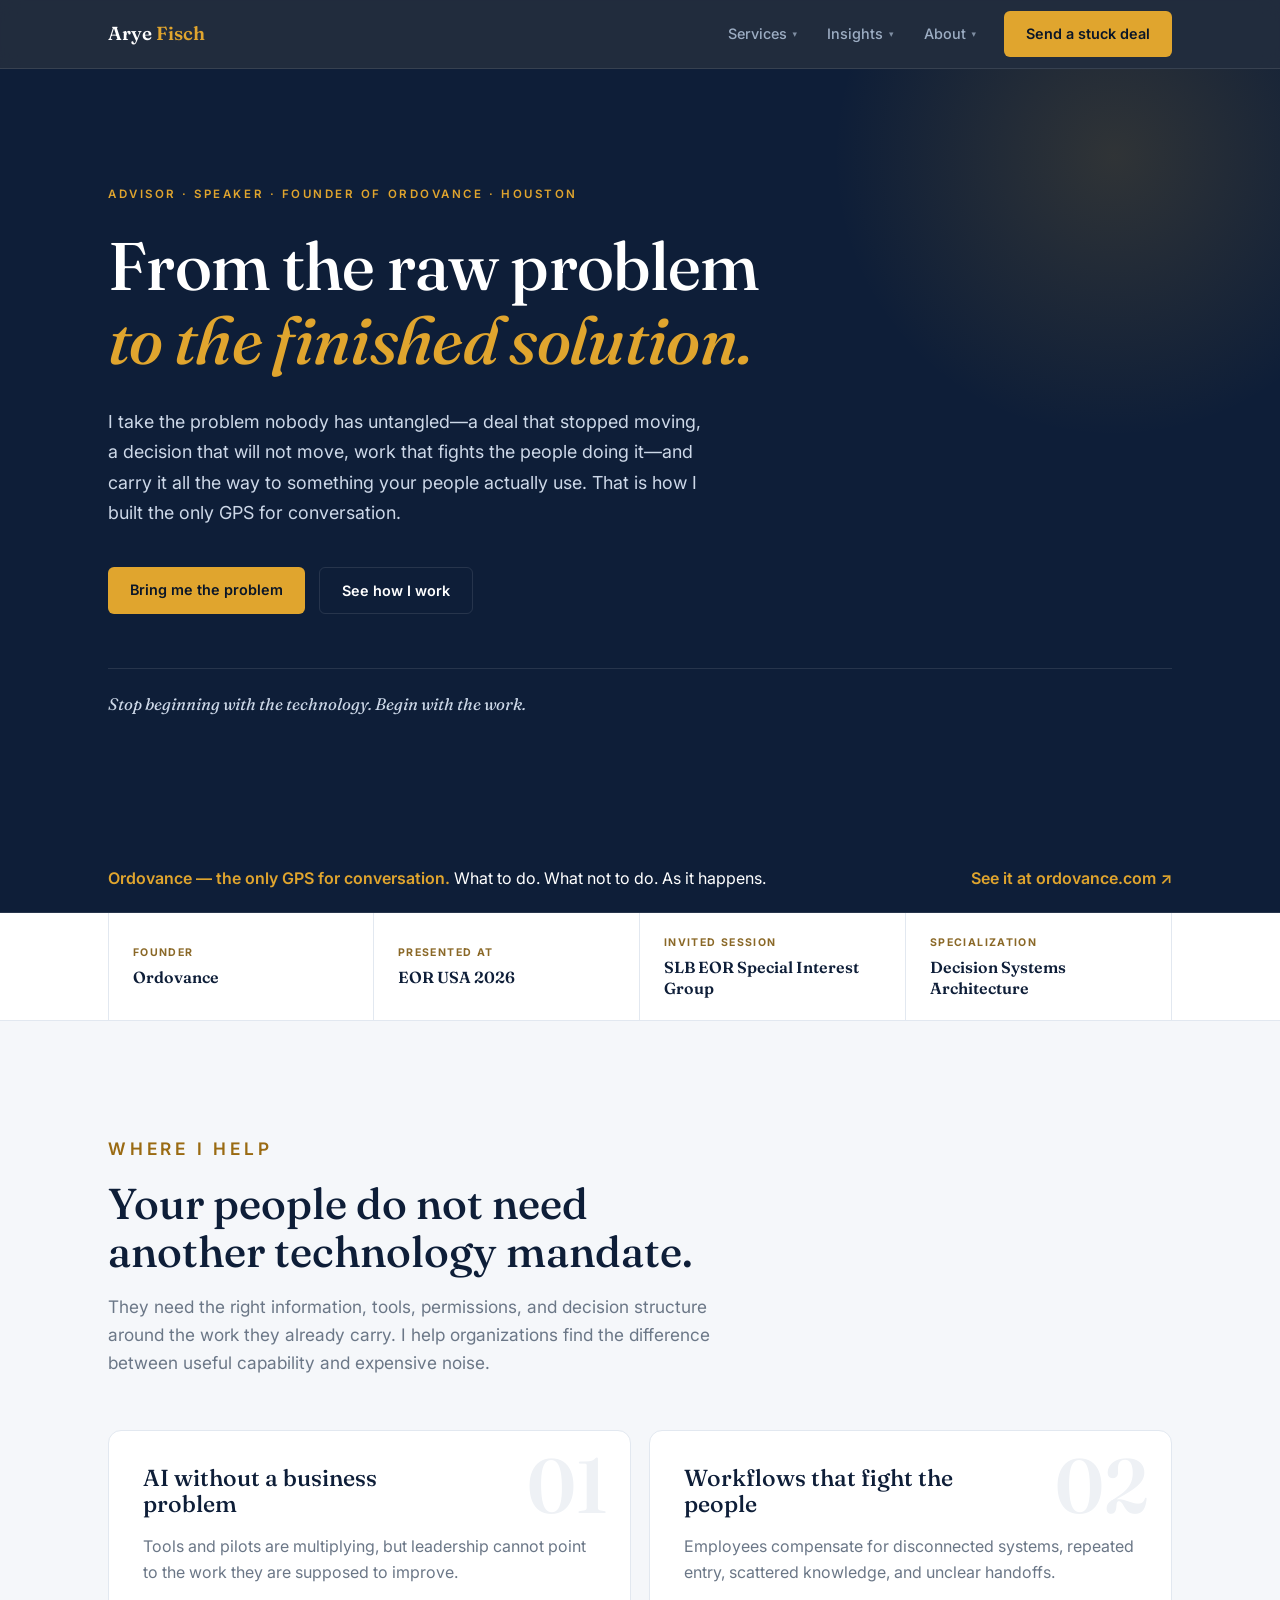
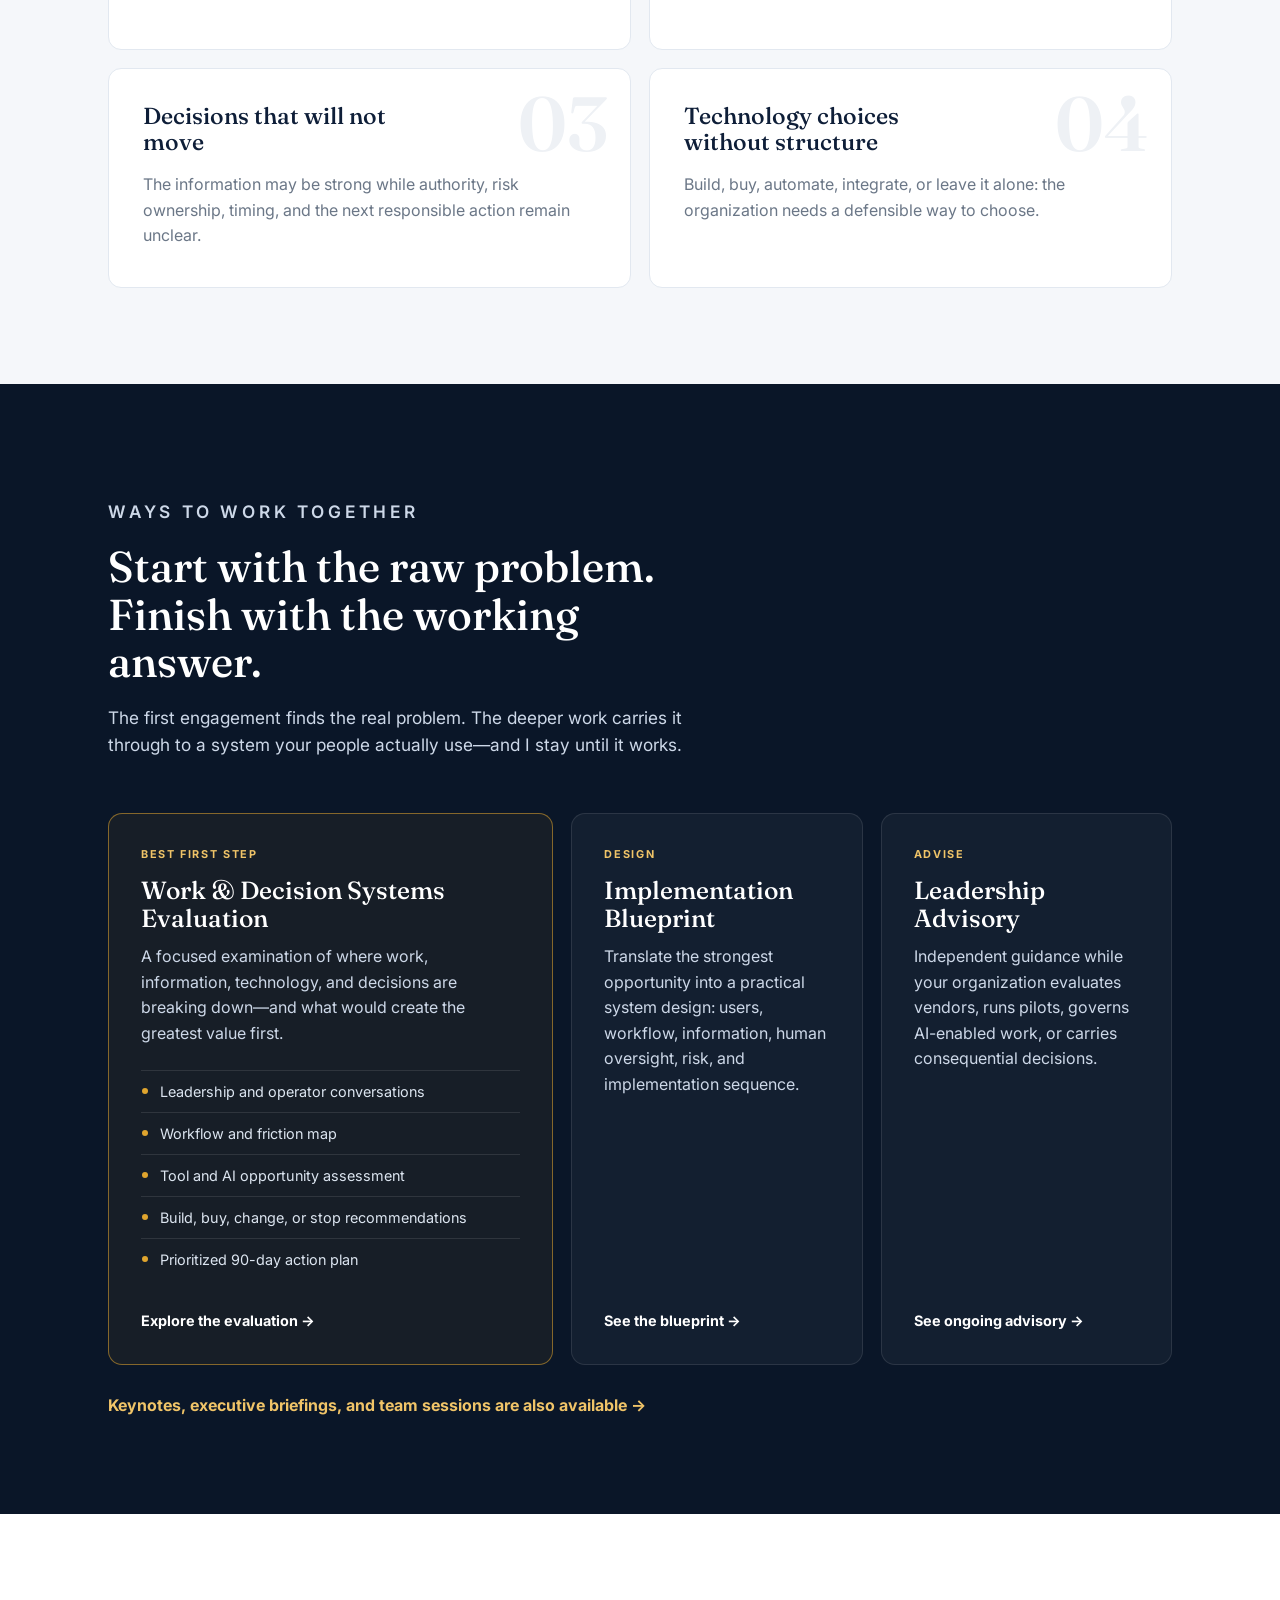
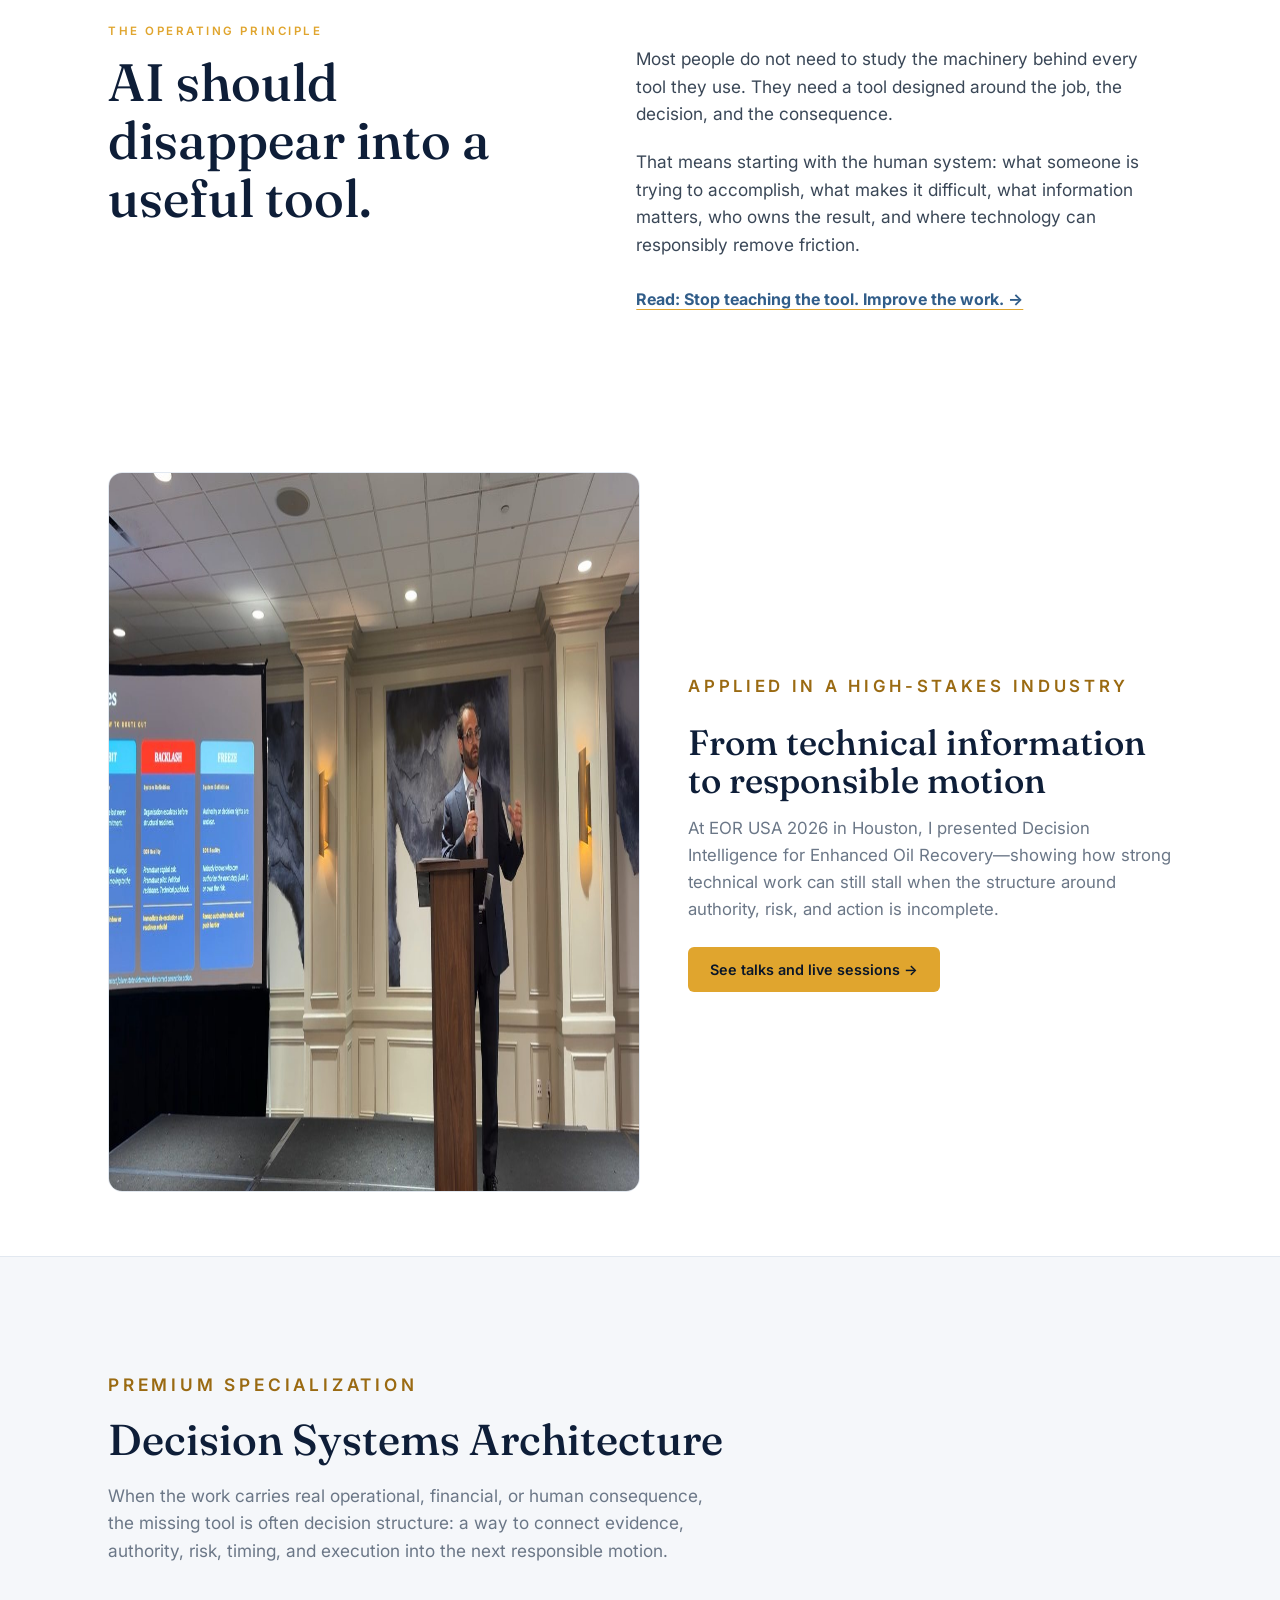
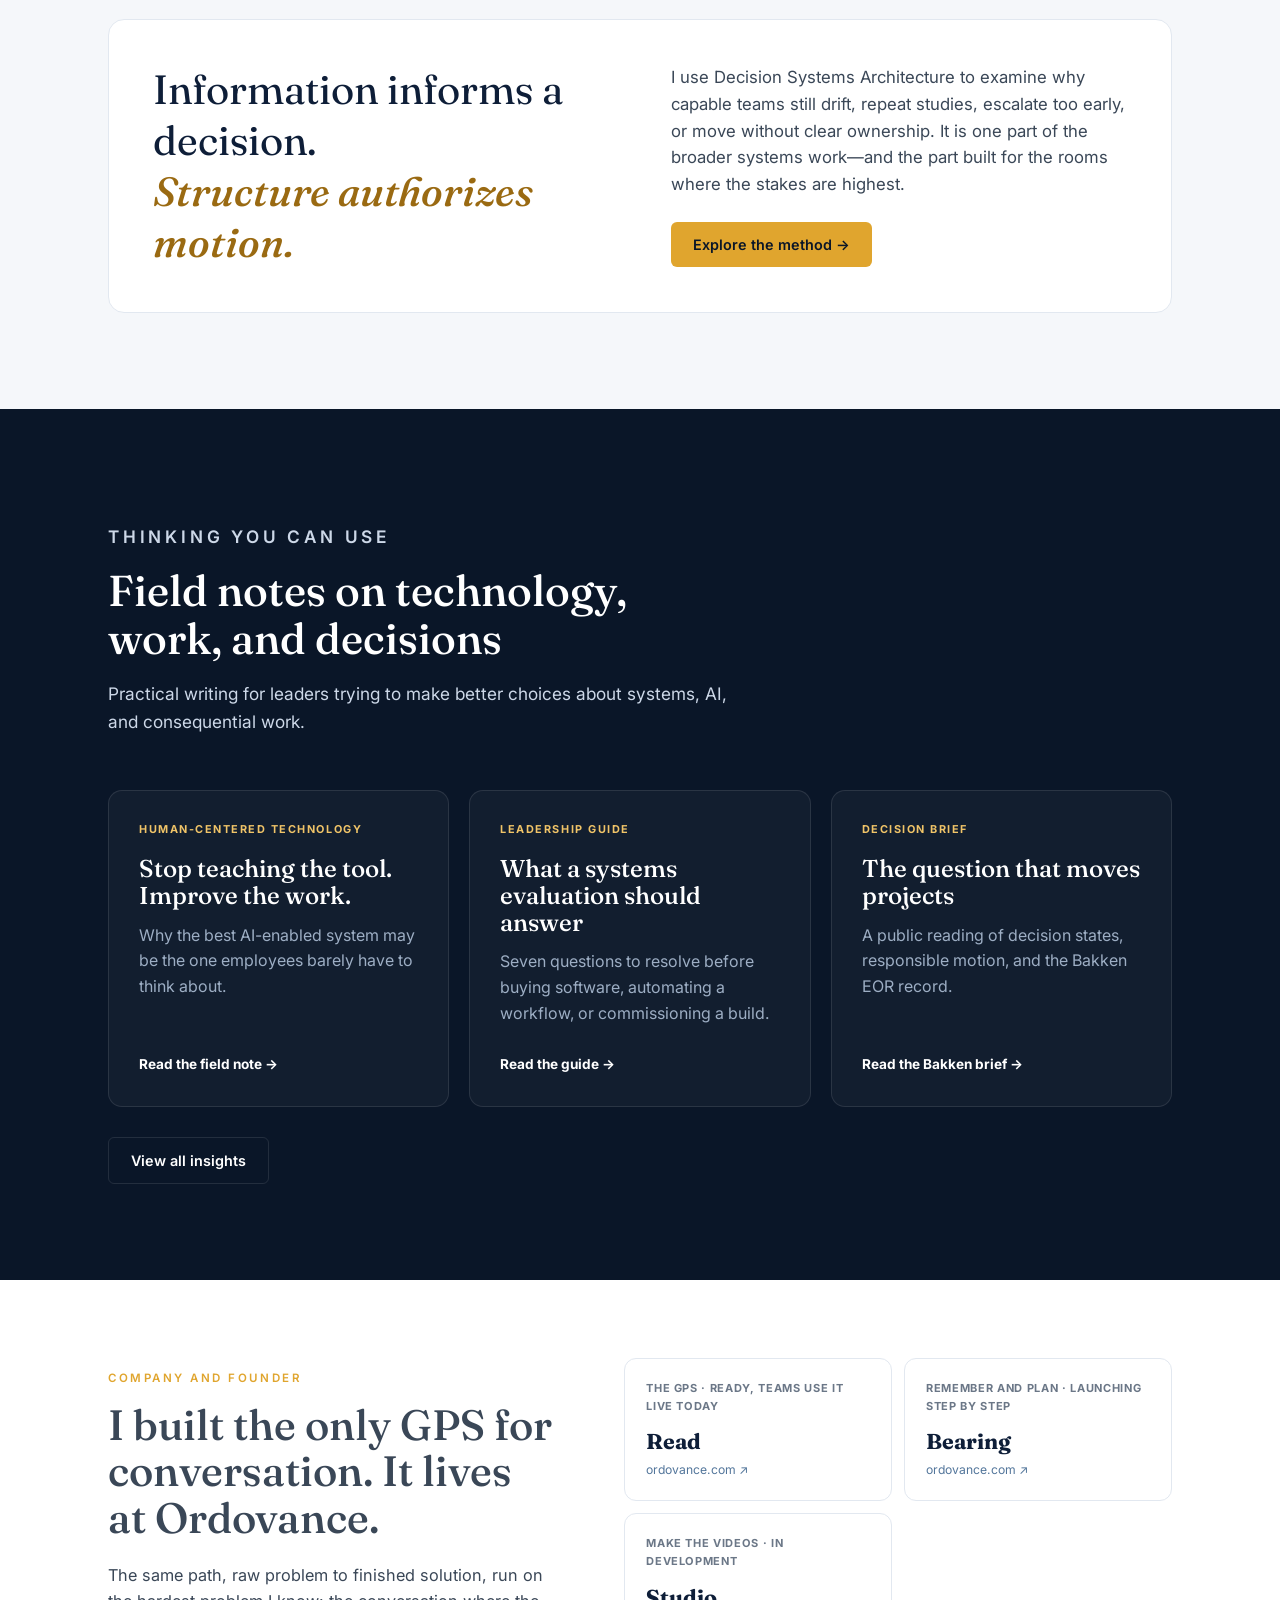
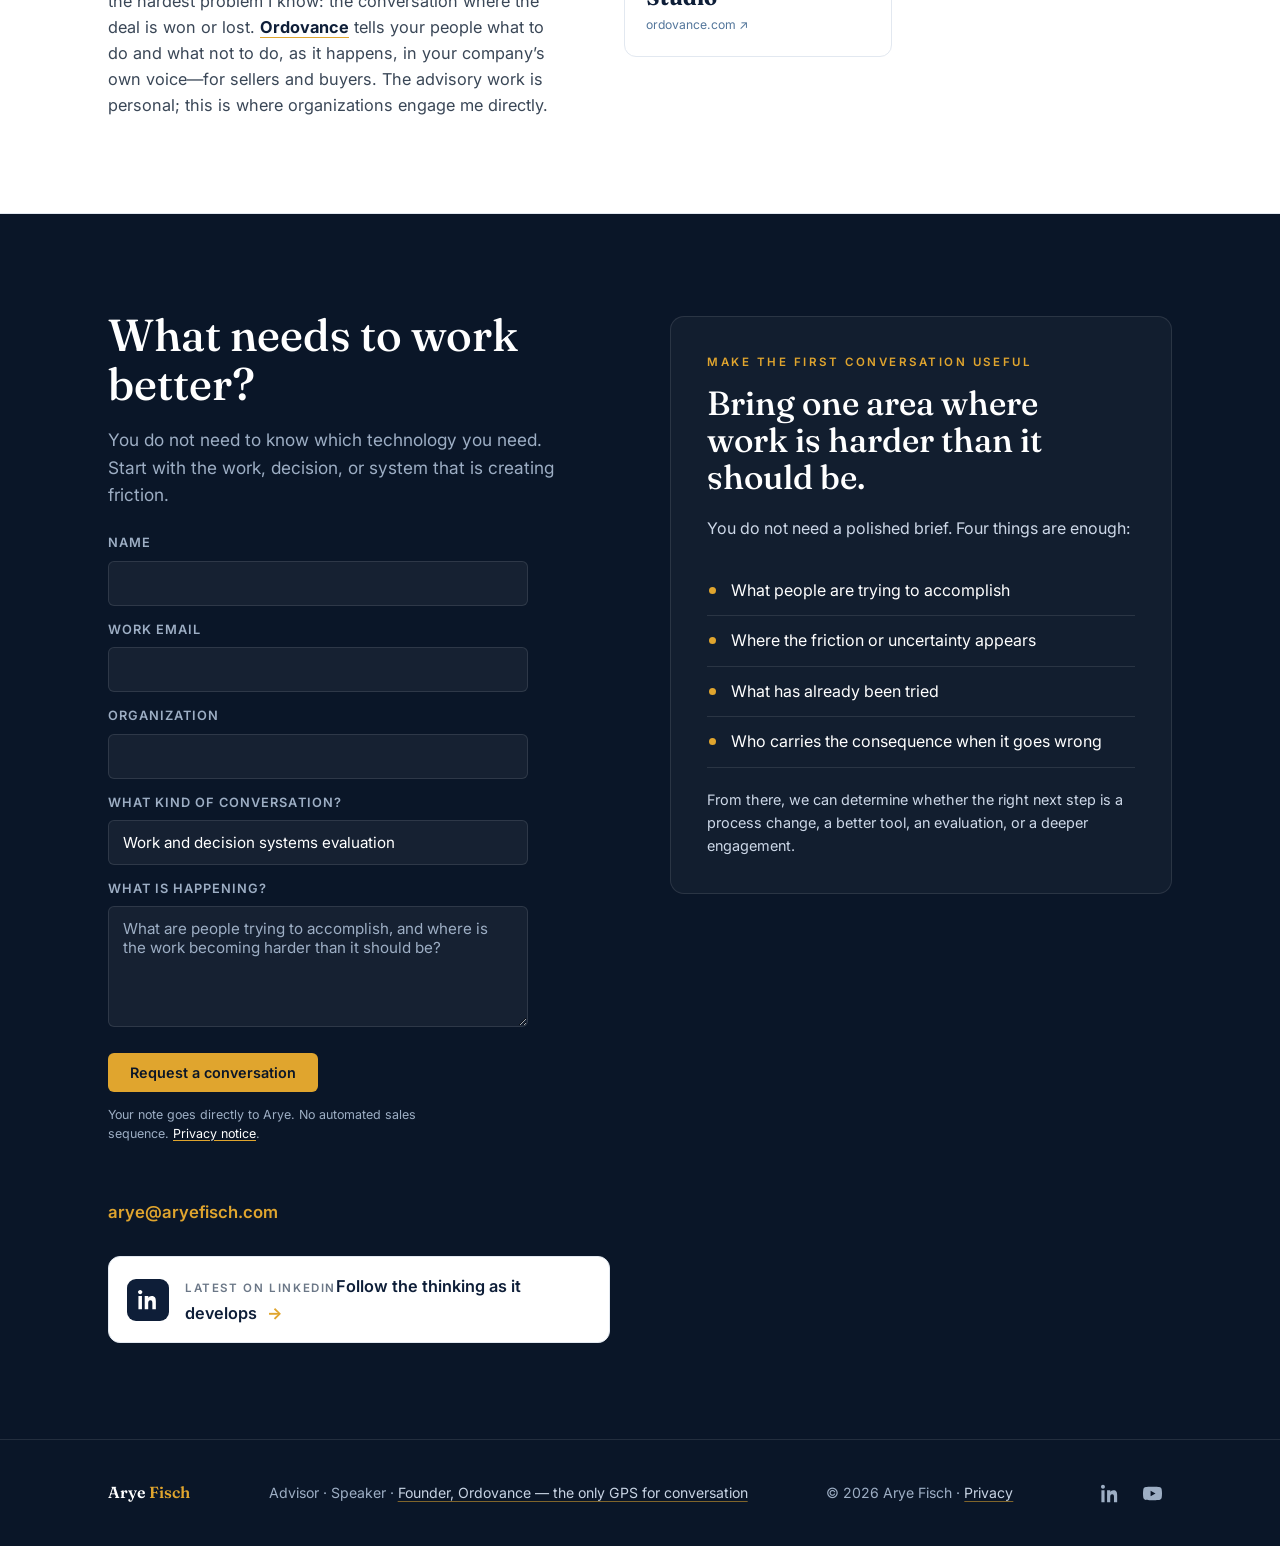
==== commit 4a79d631: "aryefisch.com: raw problem to finished solution, the only GPS for conversation, prices removed Co-Au" ====
--- a/index.html
+++ b/index.html
@@ -4,8 +4,8 @@
 <head>
 <meta charset="UTF-8" />
 <meta name="viewport" content="width=device-width, initial-scale=1.0" />
-<title>Arye Fisch | Technology, AI &amp; Decision Systems Advisor</title>
-<meta name="description" content="Arye Fisch advises leadership teams on technology, AI strategy, workflow design, and high-stakes decision systems—starting with the work people need to accomplish." />
+<title>Arye Fisch | From the raw problem to the finished solution</title>
+<meta name="description" content="Arye Fisch takes the problem nobody has untangled—a stuck deal, a decision that will not move, work that fights the people doing it—and carries it to a finished solution. Founder of Ordovance, the only GPS for conversation." />
 <meta property="og:type" content="website" />
 <meta property="og:site_name" content="Arye Fisch" />
 <meta property="og:title" content="Arye Fisch — Technology &amp; Decision Systems Advisor" />
@@ -64,8 +64,8 @@
       "@id": "https://ordovance.com/#organization",
       "name": "Ordovance",
       "url": "https://ordovance.com/",
-      "slogan": "Structure in motion.",
-      "description": "Ordovance builds human-centered systems that strengthen judgment—from how people learn to work with AI to how organizations make and preserve high-stakes decisions.",
+      "slogan": "The only GPS for conversation.",
+      "description": "Ordovance builds the only GPS for conversation: what to do and what not to do, as it happens, in your company's own voice. For sellers and buyers.",
       "founder": { "@id": "https://www.aryefisch.com/#person" }
     }
   ]
@@ -110,21 +110,21 @@
 
 <section class="hero" id="top">
   <div class="wrap">
-    <p class="eyebrow">Technology &amp; Decision Systems Advisor · Houston</p>
-    <h1>Technology should reduce the burden of work.<br><span class="accent">Not become more work.</span></h1>
-    <p class="lede">I help leadership teams understand where work is breaking down, what their people need to succeed, and what kind of system or tool would actually help. Sometimes AI is part of the solution. It is never the point.</p>
+    <p class="eyebrow">Advisor · Speaker · Founder of Ordovance · Houston</p>
+    <h1>From the raw problem<br><span class="accent">to the finished solution.</span></h1>
+    <p class="lede">I take the problem nobody has untangled—a deal that stopped moving, a decision that will not move, work that fights the people doing it—and carry it all the way to something your people actually use. That is how I built the only GPS for conversation.</p>
     <div class="hero-cta">
-      <a href="#contact" class="btn btn-amber">Book a systems evaluation</a>
+      <a href="#contact" class="btn btn-amber">Bring me the problem</a>
       <a href="advisory.html" class="btn btn-ghost">See how I work</a>
     </div>
     <p class="rule">Stop beginning with the technology. Begin with the work.</p>
   </div>
 </section>
 
-<section class="deal-band" aria-label="Deal-reading service">
-  <div class="wrap">
-    <p><strong>Deal-reading service</strong> — Send us the deal. Get back the move within 24 hours.</p>
-    <a href="deal-reading.html">See how it works →</a>
+<section class="deal-band" aria-label="Ordovance, the only GPS for conversation">
+  <div class="wrap">
+    <p><strong>Ordovance — the only GPS for conversation.</strong> What to do. What not to do. As it happens.</p>
+    <a href="https://ordovance.com/" target="_blank" rel="noopener">See it at ordovance.com ↗</a>
   </div>
 </section>
 
@@ -157,8 +157,8 @@
   <div class="wrap">
     <div class="section-head on-dark">
       <p class="eyebrow">Ways to work together</p>
-      <h2>Start with the problem. Design the right response.</h2>
-      <p>The first engagement creates clarity. Deeper work turns that clarity into a system your organization can actually use.</p>
+      <h2>Start with the raw problem. Finish with the working answer.</h2>
+      <p>The first engagement finds the real problem. The deeper work carries it through to a system your people actually use—and I stay until it works.</p>
     </div>
     <div class="service-grid">
       <article class="service-card featured-service"><span class="service-label">Best first step</span><h3>Work &amp; Decision Systems Evaluation</h3><p>A focused examination of where work, information, technology, and decisions are breaking down—and what would create the greatest value first.</p><ul><li>Leadership and operator conversations</li><li>Workflow and friction map</li><li>Tool and AI opportunity assessment</li><li>Build, buy, change, or stop recommendations</li><li>Prioritized 90-day action plan</li></ul><a href="advisory.html#evaluation" class="more">Explore the evaluation →</a></article>
@@ -204,12 +204,11 @@
 
 <section class="founder-band" aria-labelledby="founder-band-title">
   <div class="wrap founder-band-grid">
-    <div><p class="eyebrow">Company and founder</p><h2 id="founder-band-title">The advisory work is personal. The systems live at Ordovance.</h2><p><a href="https://ordovance.com/">Ordovance</a> builds human-centered systems that strengthen judgment—from how people learn to work with AI to how organizations make and preserve high-stakes decisions. I founded the company; AryeFisch.com is where organizations engage me directly.</p></div>
-    <div class="ecosystem-map" aria-label="Ordovance product destinations">
-      <a href="https://studio.ordovance.com/"><span>Learn · Pilot</span><strong>Game Studio</strong><small>studio.ordovance.com ↗</small></a>
-      <a href="https://vantage.ordovance.com/"><span>Decide live · Private field testing</span><strong>Vantage</strong><small>vantage.ordovance.com ↗</small></a>
-      <a href="https://bearing.ordovance.com/"><span>Manage and remember · Private development</span><strong>Bearing</strong><small>bearing.ordovance.com ↗</small></a>
-      <a href="https://field.ordovance.com/"><span>Status under verification</span><strong>Field Engine</strong><small>field.ordovance.com ↗</small></a>
+    <div><p class="eyebrow">Company and founder</p><h2 id="founder-band-title">I built the only GPS for conversation. It lives at Ordovance.</h2><p>The same path, raw problem to finished solution, run on the hardest problem I know: the conversation where the deal is won or lost. <a href="https://ordovance.com/">Ordovance</a> tells your people what to do and what not to do, as it happens, in your company’s own voice—for sellers and buyers. The advisory work is personal; this is where organizations engage me directly.</p></div>
+    <div class="ecosystem-map" aria-label="The Ordovance platform">
+      <a href="https://ordovance.com/"><span>The GPS · Ready, teams use it live today</span><strong>Read</strong><small>ordovance.com ↗</small></a>
+      <a href="https://ordovance.com/"><span>Remember and plan · Launching step by step</span><strong>Bearing</strong><small>ordovance.com ↗</small></a>
+      <a href="https://ordovance.com/"><span>Make the videos · In development</span><strong>Studio</strong><small>ordovance.com ↗</small></a>
     </div>
   </div>
 </section>
@@ -239,6 +238,7 @@
               <option value="systems_evaluation">Work and decision systems evaluation</option>
               <option value="technology_ai_advisory">Technology or AI advisory</option>
               <option value="decision_systems">Decision systems engagement</option>
+              <option value="ordovance_gps">The GPS for conversation, for my team</option>
               <option value="speaking_training">Speaking, webinar, or team session</option>
               <option value="other">Something else</option>
             </select>
@@ -314,7 +314,7 @@
 <footer>
   <div class="wrap foot">
     <span class="brand">Arye <span style="color:var(--amber)">Fisch</span></span>
-    <span>Technology &amp; Decision Systems Advisor · <a href="https://ordovance.com/">Founder, Ordovance</a></span>
+    <span>Advisor · Speaker · <a href="https://ordovance.com/">Founder, Ordovance — the only GPS for conversation</a></span>
     <span>© 2026 Arye Fisch · <a href="privacy.html">Privacy</a></span>
   <span class="foot-social"><a href="https://www.linkedin.com/in/aryefisch/" class="ic" aria-label="LinkedIn" target="_blank" rel="noopener"><svg viewBox="0 0 24 24"><path d="M4.98 3.5C4.98 4.88 3.87 6 2.5 6S0 4.88 0 3.5 1.12 1 2.5 1s2.48 1.12 2.48 2.5zM.5 8h4V23h-4V8zm7.5 0h3.8v2.05h.05c.53-1 1.83-2.05 3.77-2.05 4.03 0 4.78 2.65 4.78 6.1V23h-4v-6.6c0-1.57-.03-3.6-2.2-3.6-2.2 0-2.53 1.72-2.53 3.49V23h-4V8z"/></svg></a><a href="https://www.youtube.com/@AryeFisch" class="ic" aria-label="YouTube" target="_blank" rel="noopener"><svg viewBox="0 0 24 24"><path d="M23.5 6.2a3 3 0 0 0-2.1-2.1C19.5 3.5 12 3.5 12 3.5s-7.5 0-9.4.6A3 3 0 0 0 .5 6.2 31 31 0 0 0 0 12a31 31 0 0 0 .5 5.8 3 3 0 0 0 2.1 2.1c1.9.6 9.4.6 9.4.6s7.5 0 9.4-.6a3 3 0 0 0 2.1-2.1A31 31 0 0 0 24 12a31 31 0 0 0-.5-5.8zM9.6 15.6V8.4l6.2 3.6-6.2 3.6z"/></svg></a></span></div>
 </footer>
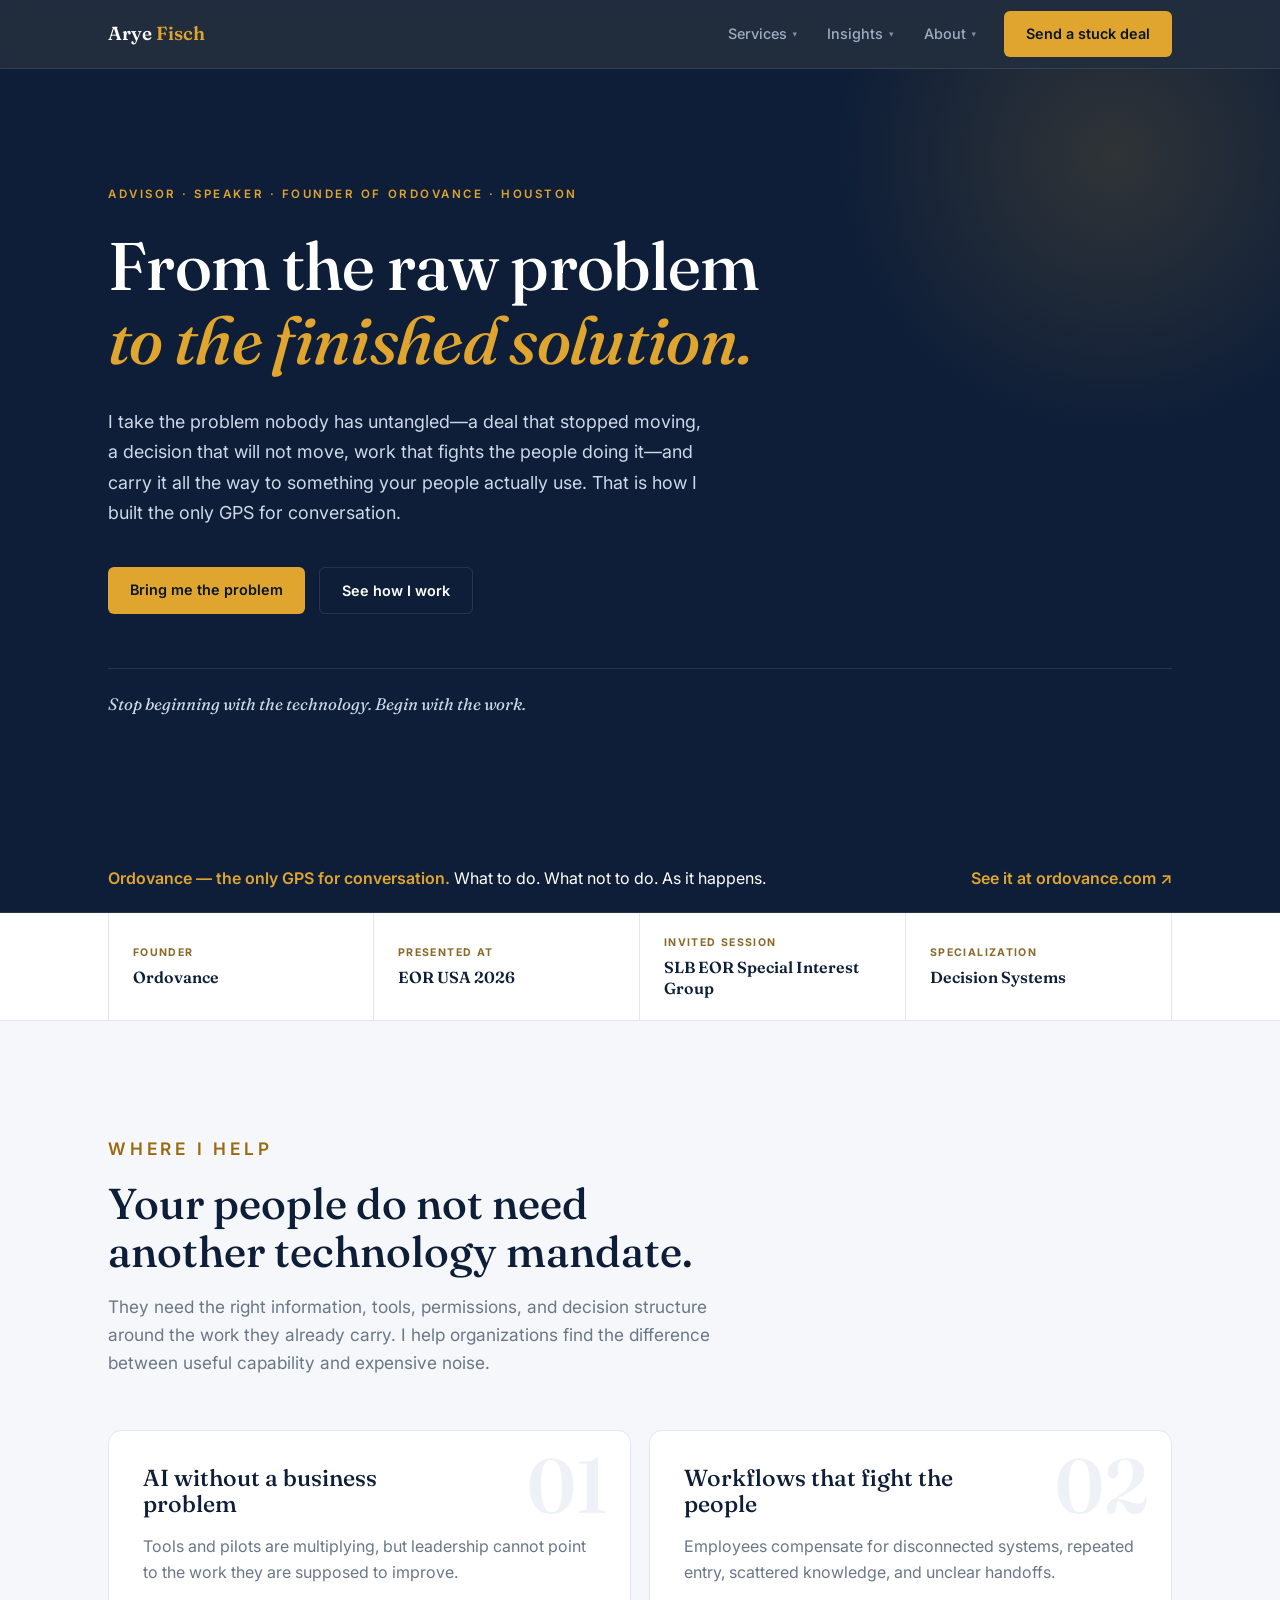
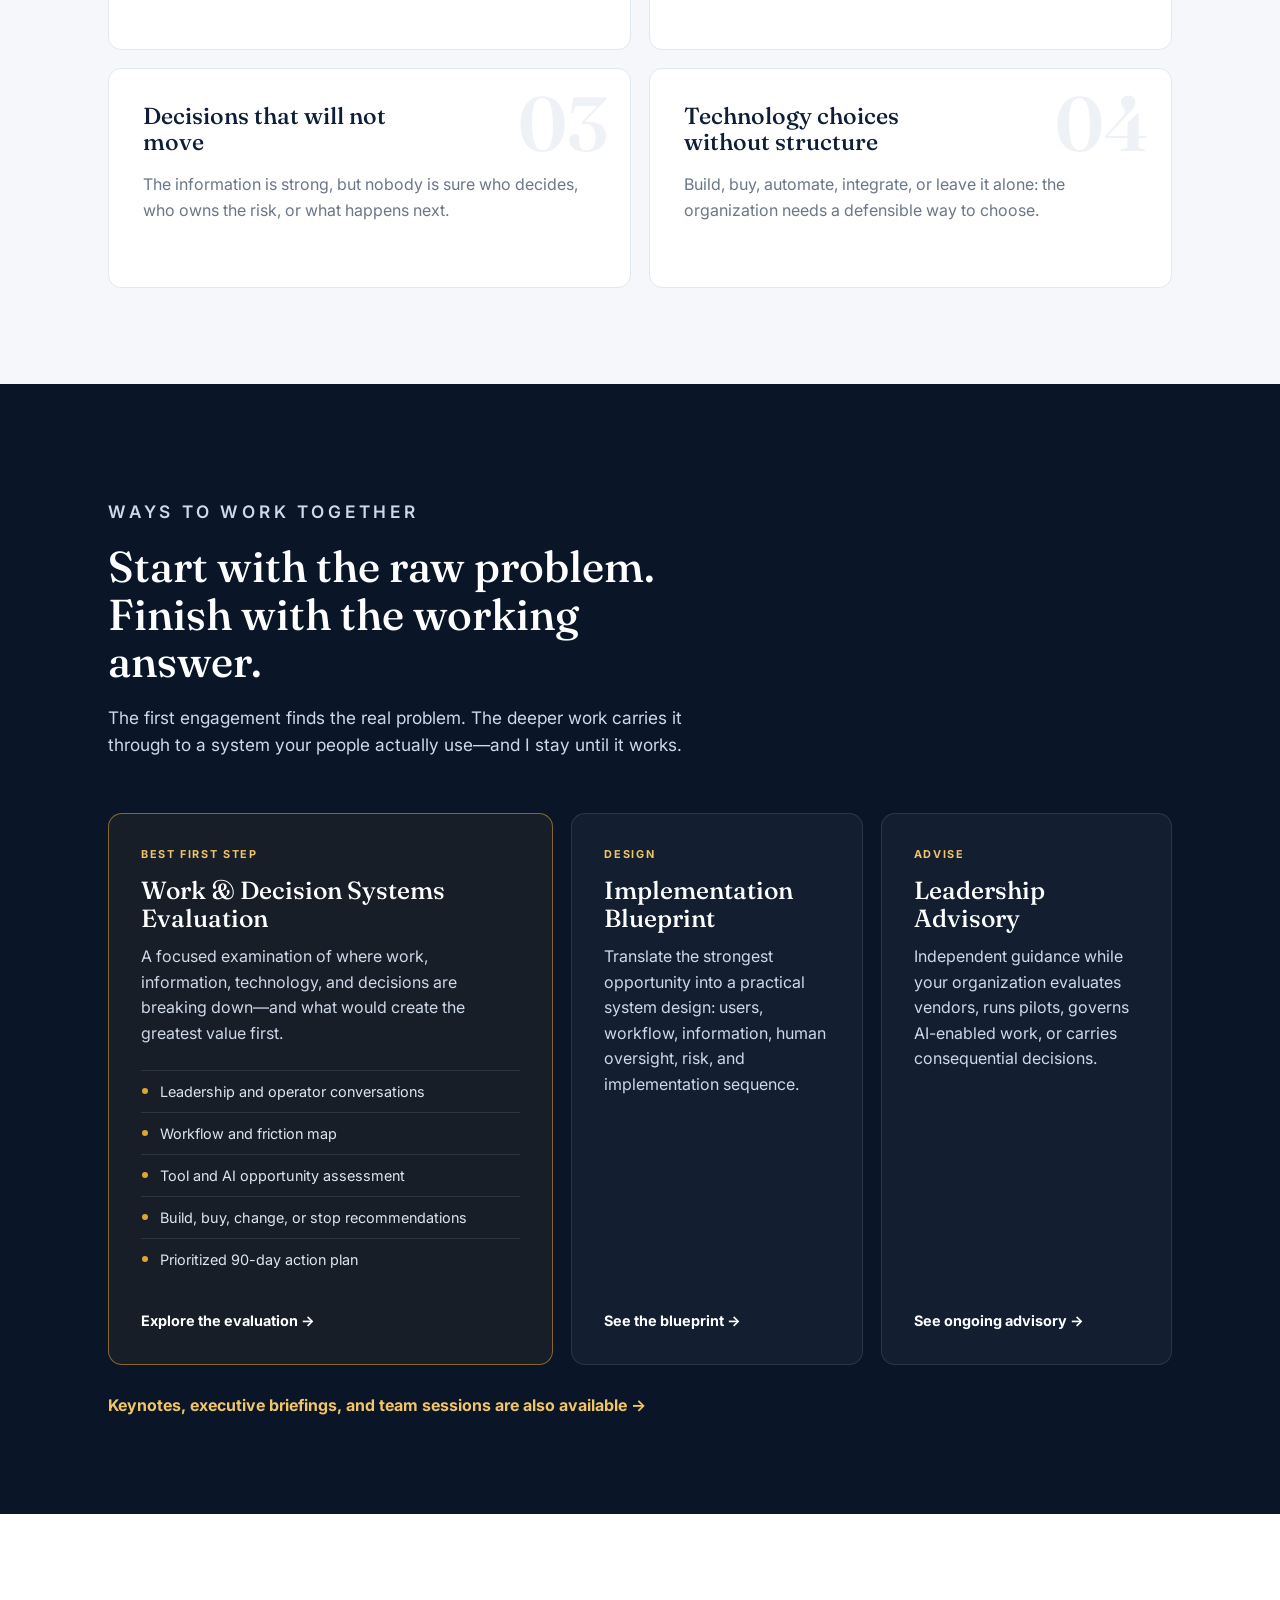
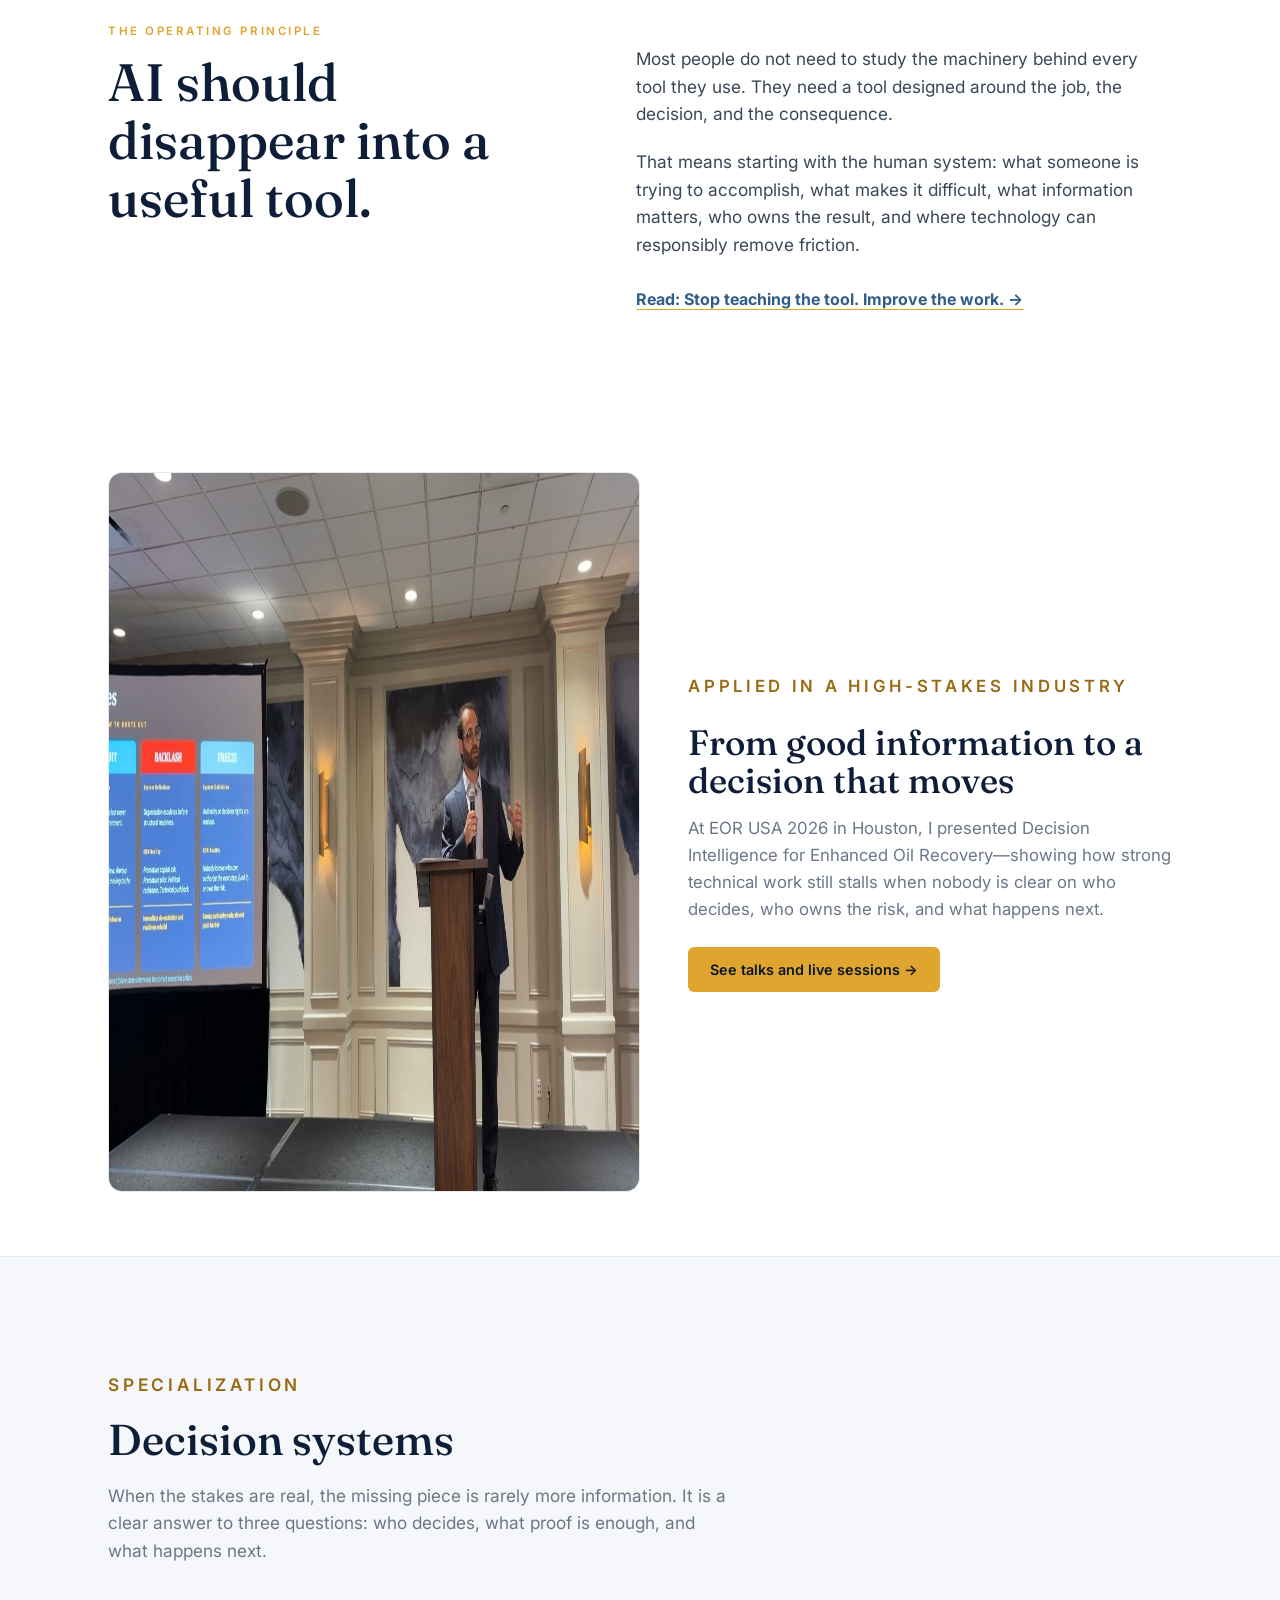
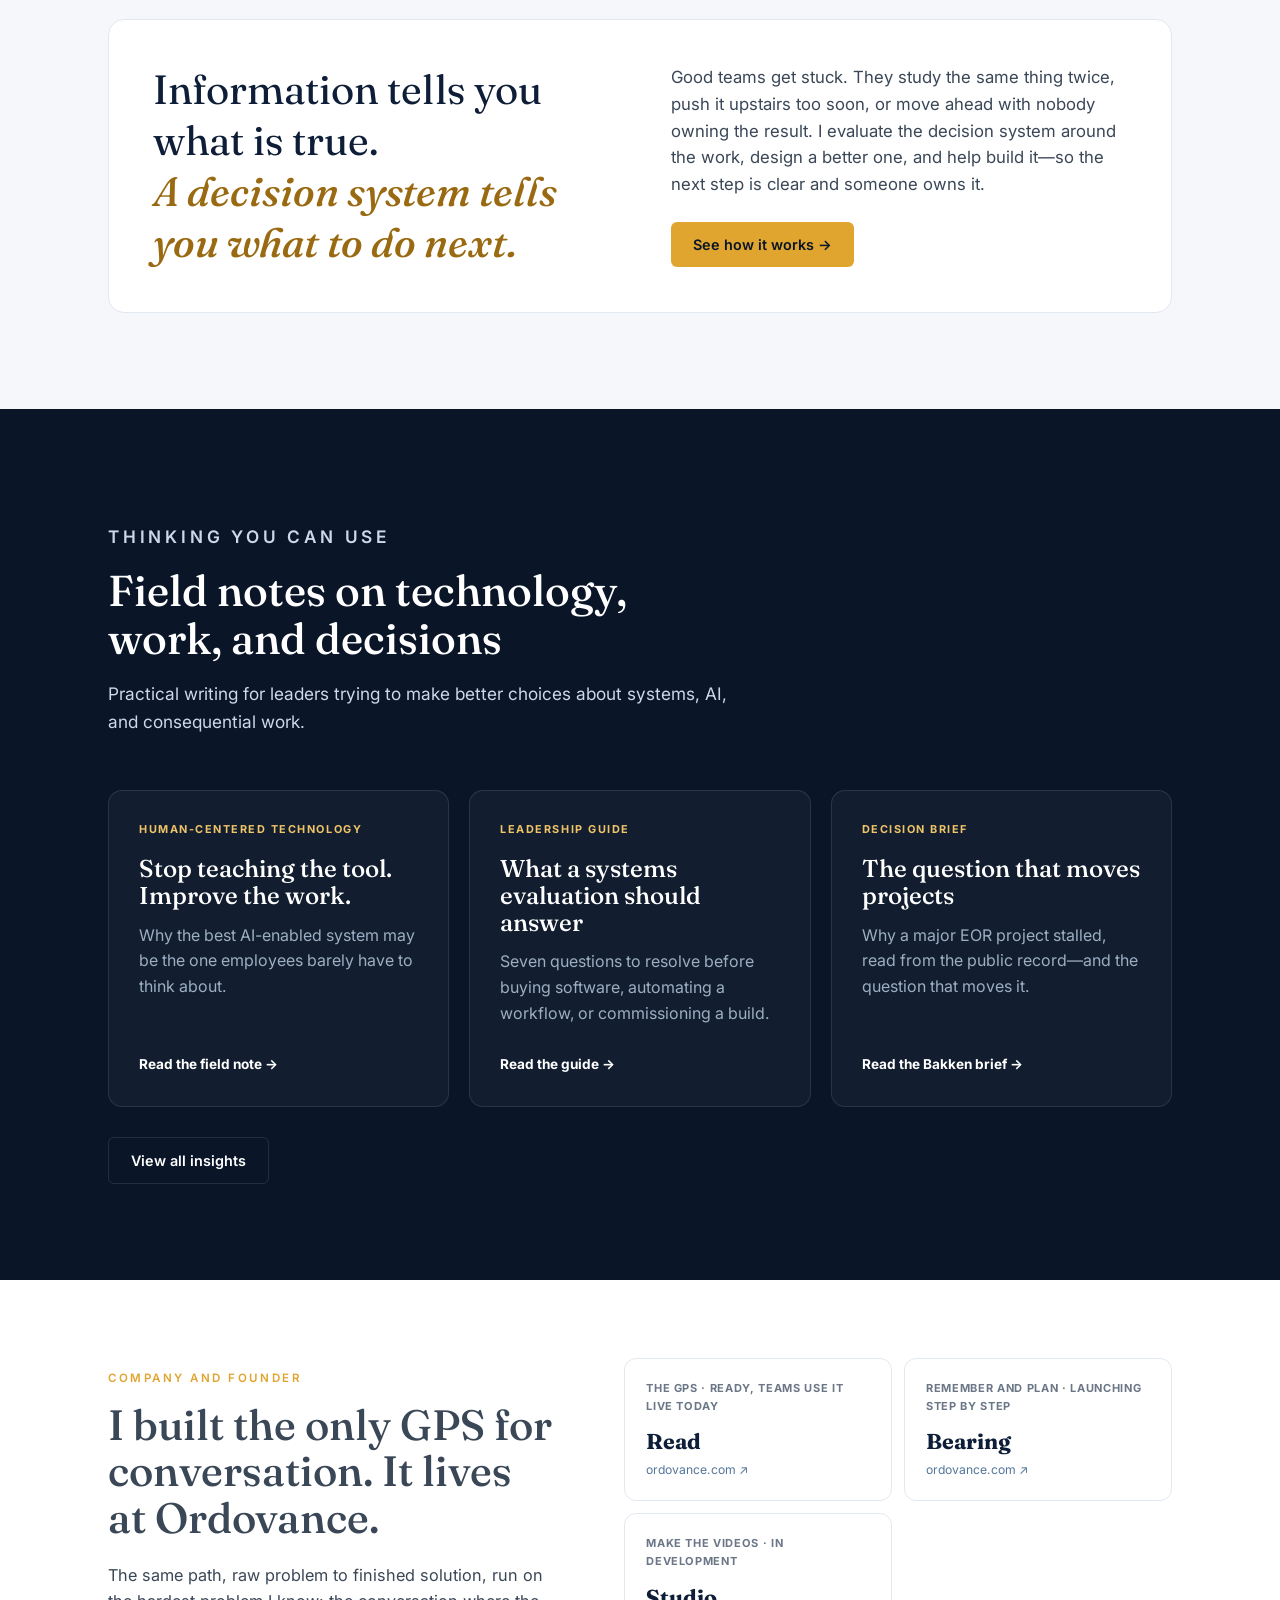
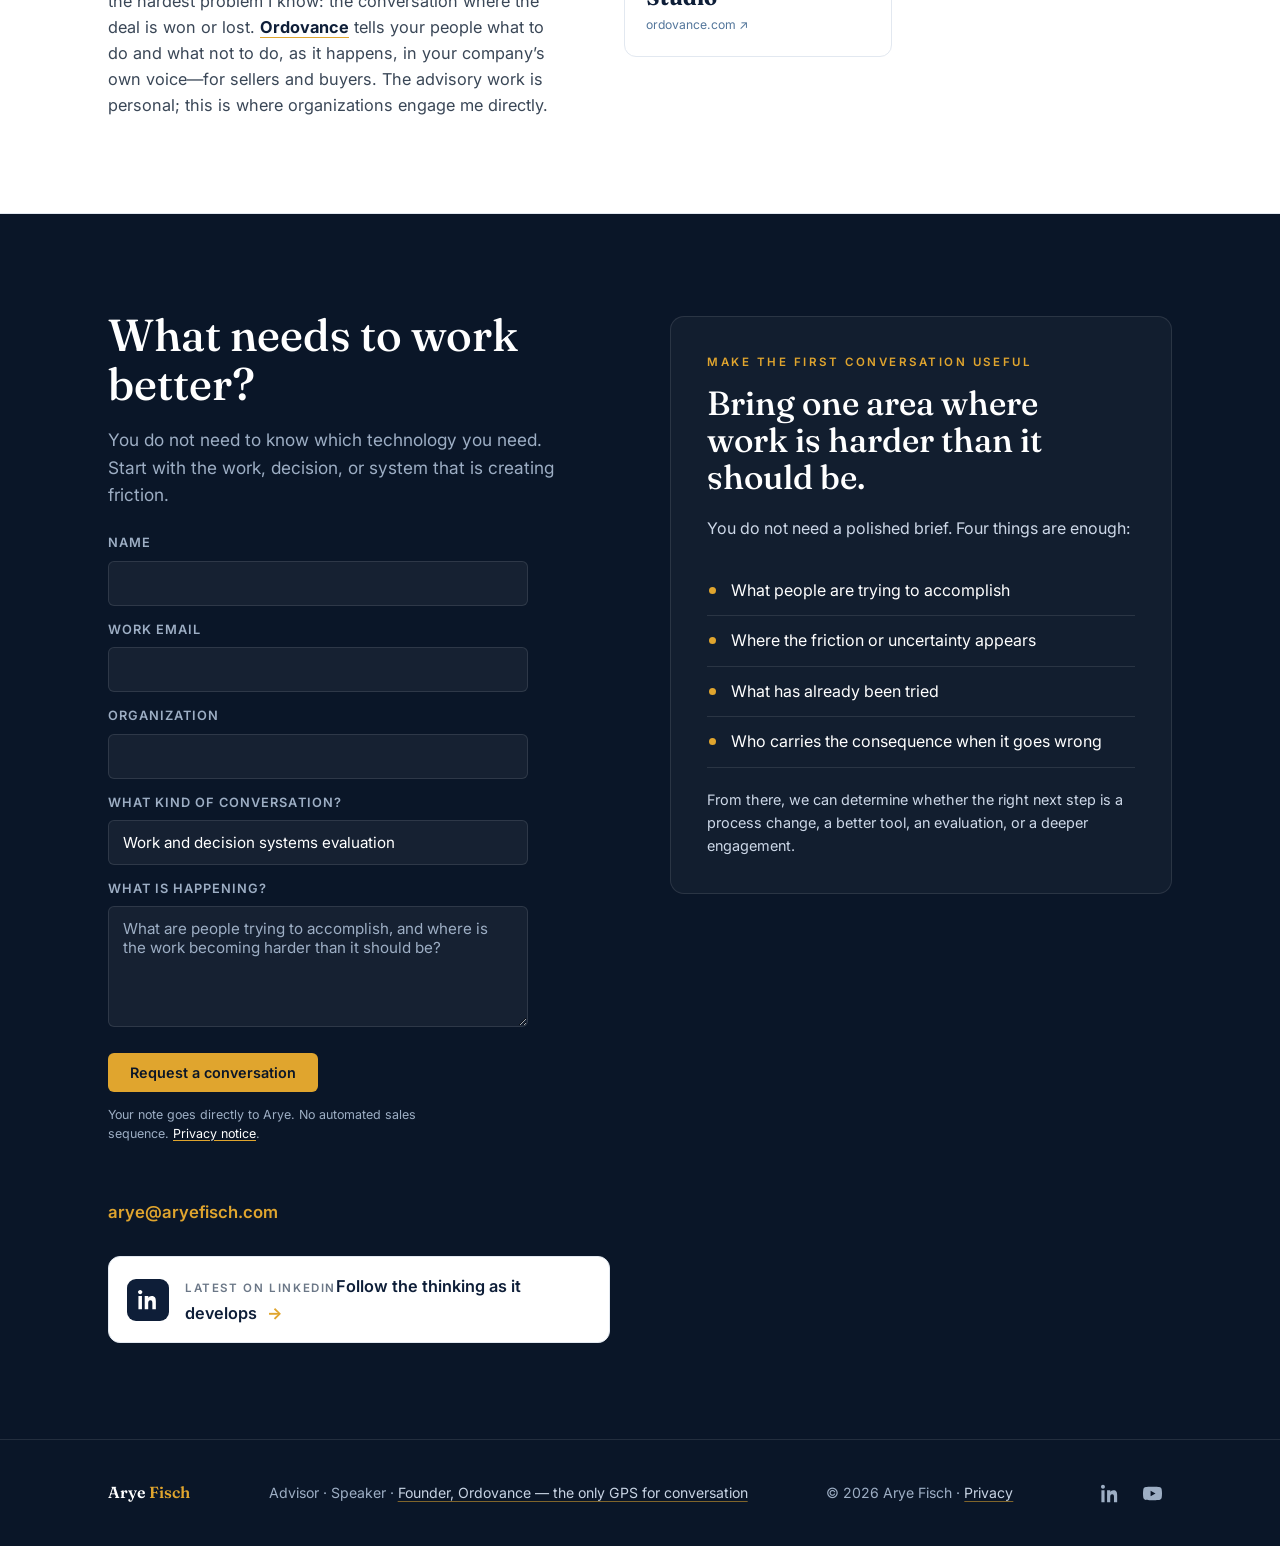
==== commit 3f102e40: "aryefisch.com: Decision Systems in plain words (drop Architecture, DSA and jargon) Co-Authored-By: C" ====
--- a/index.html
+++ b/index.html
@@ -43,7 +43,7 @@
         "@type": "Place",
         "name": "Houston, Texas"
       },
-      "knowsAbout": ["Technology strategy", "AI strategy", "Human-centered systems", "Workflow design", "Decision systems architecture", "Operational decision-making", "Enhanced oil recovery"],
+      "knowsAbout": ["Technology strategy", "AI strategy", "Human-centered systems", "Workflow design", "Decision systems", "Operational decision-making", "Enhanced oil recovery"],
       "email": "mailto:arye@aryefisch.com",
       "sameAs": [
         "https://www.linkedin.com/in/aryefisch/",
@@ -133,7 +133,7 @@
     <div><span>Founder</span><strong>Ordovance</strong></div>
     <div><span>Presented at</span><strong>EOR USA 2026</strong></div>
     <div><span>Invited session</span><strong>SLB EOR Special Interest Group</strong></div>
-    <div><span>Specialization</span><strong>Decision Systems Architecture</strong></div>
+    <div><span>Specialization</span><strong>Decision Systems</strong></div>
   </div>
 </section>
 
@@ -147,7 +147,7 @@
     <div class="problem-grid">
       <article class="problem-card"><span>01</span><h3>AI without a business problem</h3><p>Tools and pilots are multiplying, but leadership cannot point to the work they are supposed to improve.</p></article>
       <article class="problem-card"><span>02</span><h3>Workflows that fight the people</h3><p>Employees compensate for disconnected systems, repeated entry, scattered knowledge, and unclear handoffs.</p></article>
-      <article class="problem-card"><span>03</span><h3>Decisions that will not move</h3><p>The information may be strong while authority, risk ownership, timing, and the next responsible action remain unclear.</p></article>
+      <article class="problem-card"><span>03</span><h3>Decisions that will not move</h3><p>The information is strong, but nobody is sure who decides, who owns the risk, or what happens next.</p></article>
       <article class="problem-card"><span>04</span><h3>Technology choices without structure</h3><p>Build, buy, automate, integrate, or leave it alone: the organization needs a defensible way to choose.</p></article>
     </div>
   </div>
@@ -179,14 +179,14 @@
 <section class="stage-proof">
   <div class="wrap stage-grid">
     <div class="stage-photo"><img src="eor-stage.jpg" alt="Arye Fisch presenting decision intelligence at EOR USA 2026 in Houston" width="1280" height="720" loading="lazy" /></div>
-    <div class="stage-text"><p class="eyebrow">Applied in a high-stakes industry</p><h2>From technical information to responsible motion</h2><p>At EOR USA 2026 in Houston, I presented Decision Intelligence for Enhanced Oil Recovery—showing how strong technical work can still stall when the structure around authority, risk, and action is incomplete.</p><a href="webinars.html" class="btn btn-amber">See talks and live sessions →</a></div>
+    <div class="stage-text"><p class="eyebrow">Applied in a high-stakes industry</p><h2>From good information to a decision that moves</h2><p>At EOR USA 2026 in Houston, I presented Decision Intelligence for Enhanced Oil Recovery—showing how strong technical work still stalls when nobody is clear on who decides, who owns the risk, and what happens next.</p><a href="webinars.html" class="btn btn-amber">See talks and live sessions →</a></div>
   </div>
 </section>
 
 <section id="decision-systems">
   <div class="wrap">
-    <div class="section-head"><p class="eyebrow">Premium specialization</p><h2>Decision Systems Architecture</h2><p>When the work carries real operational, financial, or human consequence, the missing tool is often decision structure: a way to connect evidence, authority, risk, timing, and execution into the next responsible motion.</p></div>
-    <div class="decision-proof-grid"><div class="decision-statement"><p>Information informs a decision.</p><strong>Structure authorizes motion.</strong></div><div class="decision-copy"><p>I use Decision Systems Architecture to examine why capable teams still drift, repeat studies, escalate too early, or move without clear ownership. It is one part of the broader systems work—and the part built for the rooms where the stakes are highest.</p><a href="idea.html" class="btn btn-amber">Explore the method →</a></div></div>
+    <div class="section-head"><p class="eyebrow">Specialization</p><h2>Decision systems</h2><p>When the stakes are real, the missing piece is rarely more information. It is a clear answer to three questions: who decides, what proof is enough, and what happens next.</p></div>
+    <div class="decision-proof-grid"><div class="decision-statement"><p>Information tells you what is true.</p><strong>A decision system tells you what to do next.</strong></div><div class="decision-copy"><p>Good teams get stuck. They study the same thing twice, push it upstairs too soon, or move ahead with nobody owning the result. I evaluate the decision system around the work, design a better one, and help build it—so the next step is clear and someone owns it.</p><a href="idea.html" class="btn btn-amber">See how it works →</a></div></div>
   </div>
 </section>
 
@@ -196,7 +196,7 @@
     <div class="insight-grid">
       <a class="insight-card" href="better-tools.html"><span>Human-centered technology</span><h3>Stop teaching the tool. Improve the work.</h3><p>Why the best AI-enabled system may be the one employees barely have to think about.</p><small>Read the field note →</small></a>
       <a class="insight-card" href="systems-evaluation.html"><span>Leadership guide</span><h3>What a systems evaluation should answer</h3><p>Seven questions to resolve before buying software, automating a workflow, or commissioning a build.</p><small>Read the guide →</small></a>
-      <a class="insight-card" href="/bakken"><span>Decision brief</span><h3>The question that moves projects</h3><p>A public reading of decision states, responsible motion, and the Bakken EOR record.</p><small>Read the Bakken brief →</small></a>
+      <a class="insight-card" href="/bakken"><span>Decision brief</span><h3>The question that moves projects</h3><p>Why a major EOR project stalled, read from the public record—and the question that moves it.</p><small>Read the Bakken brief →</small></a>
     </div>
     <div class="section-action"><a href="insights.html" class="btn btn-ghost">View all insights</a></div>
   </div>
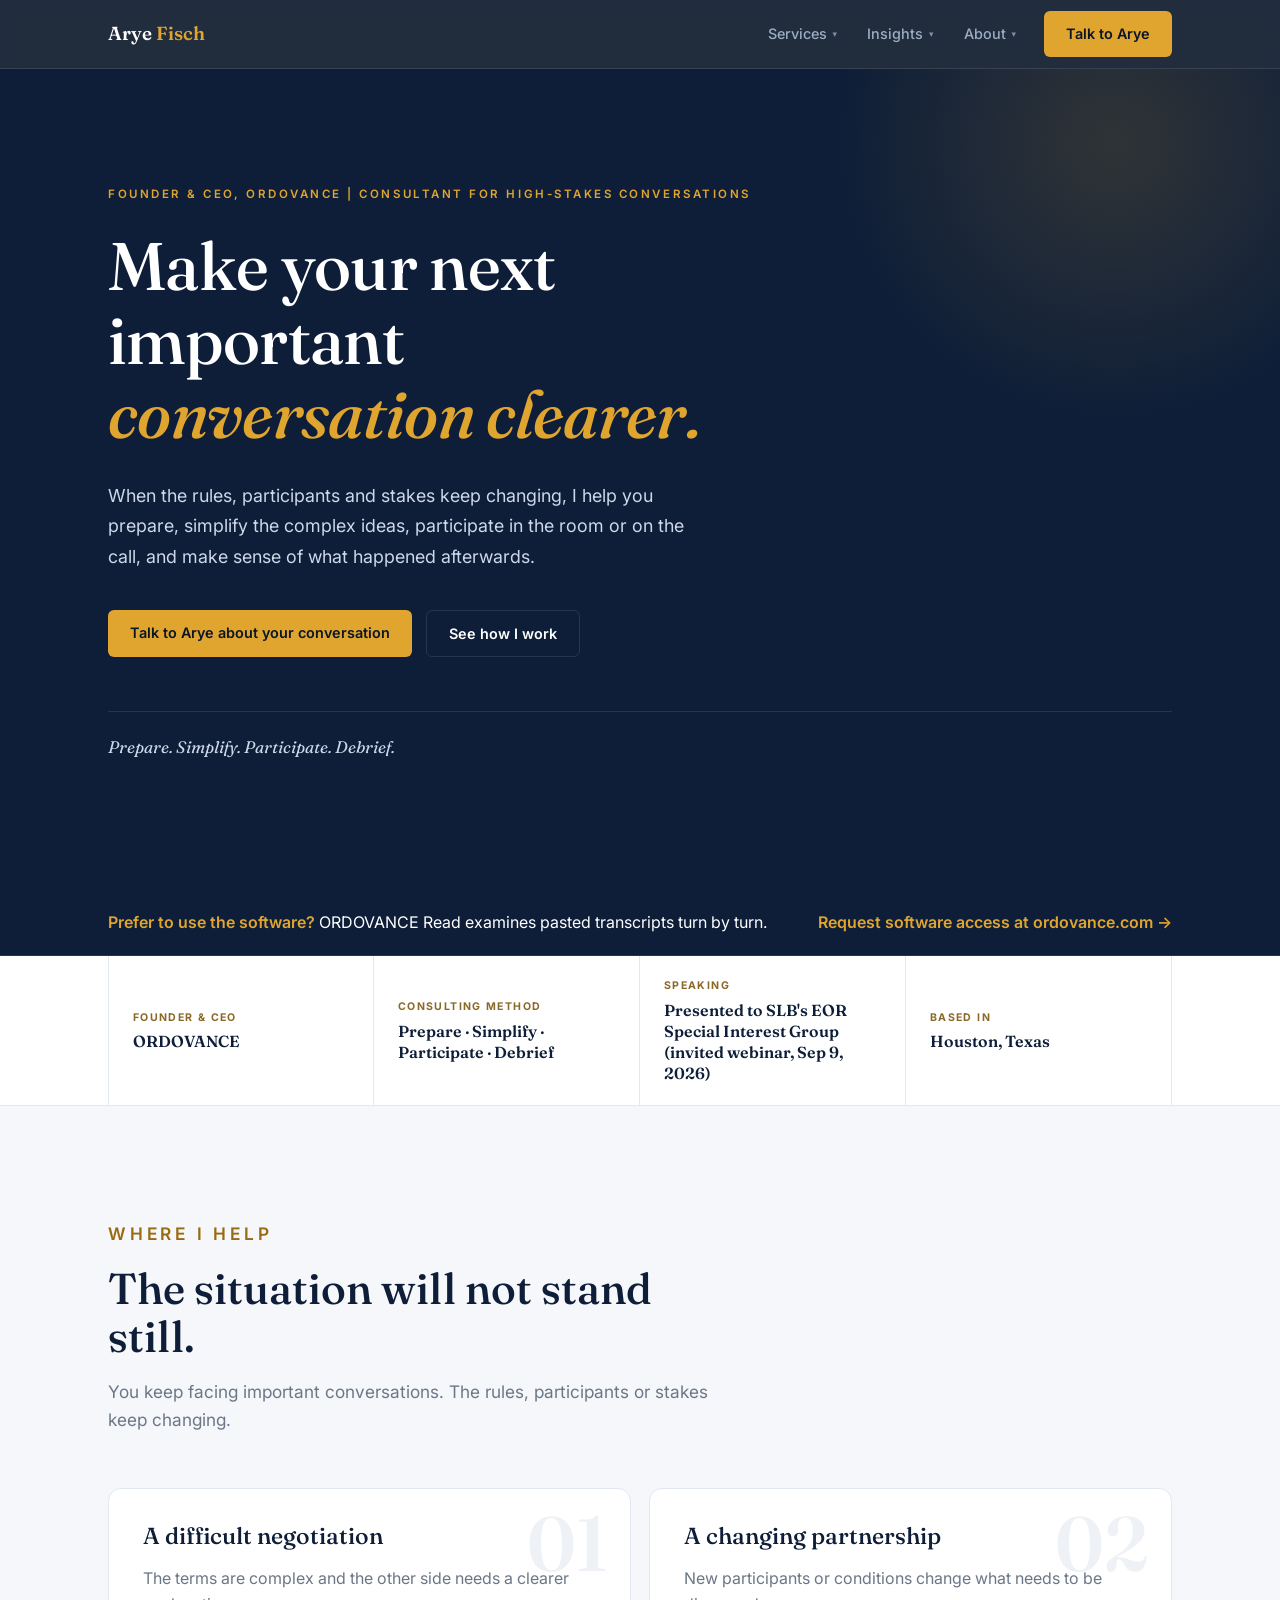
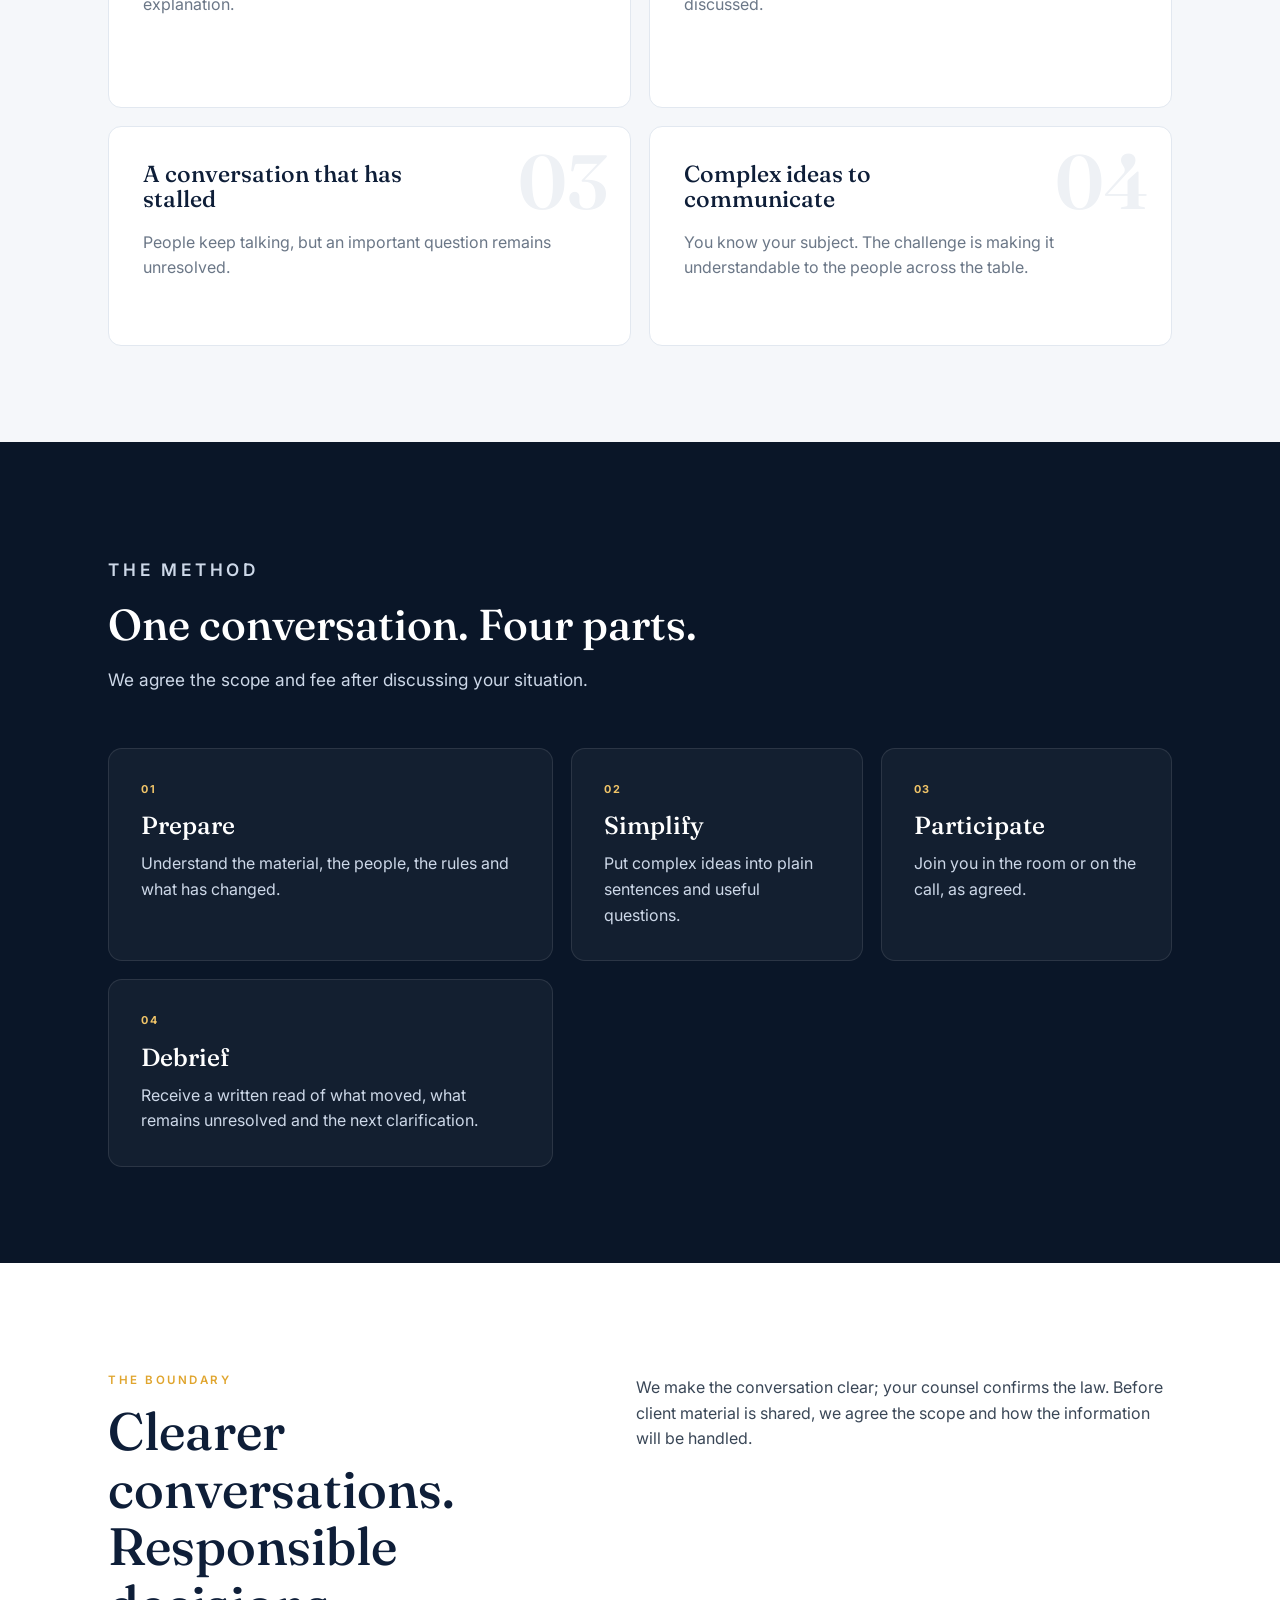
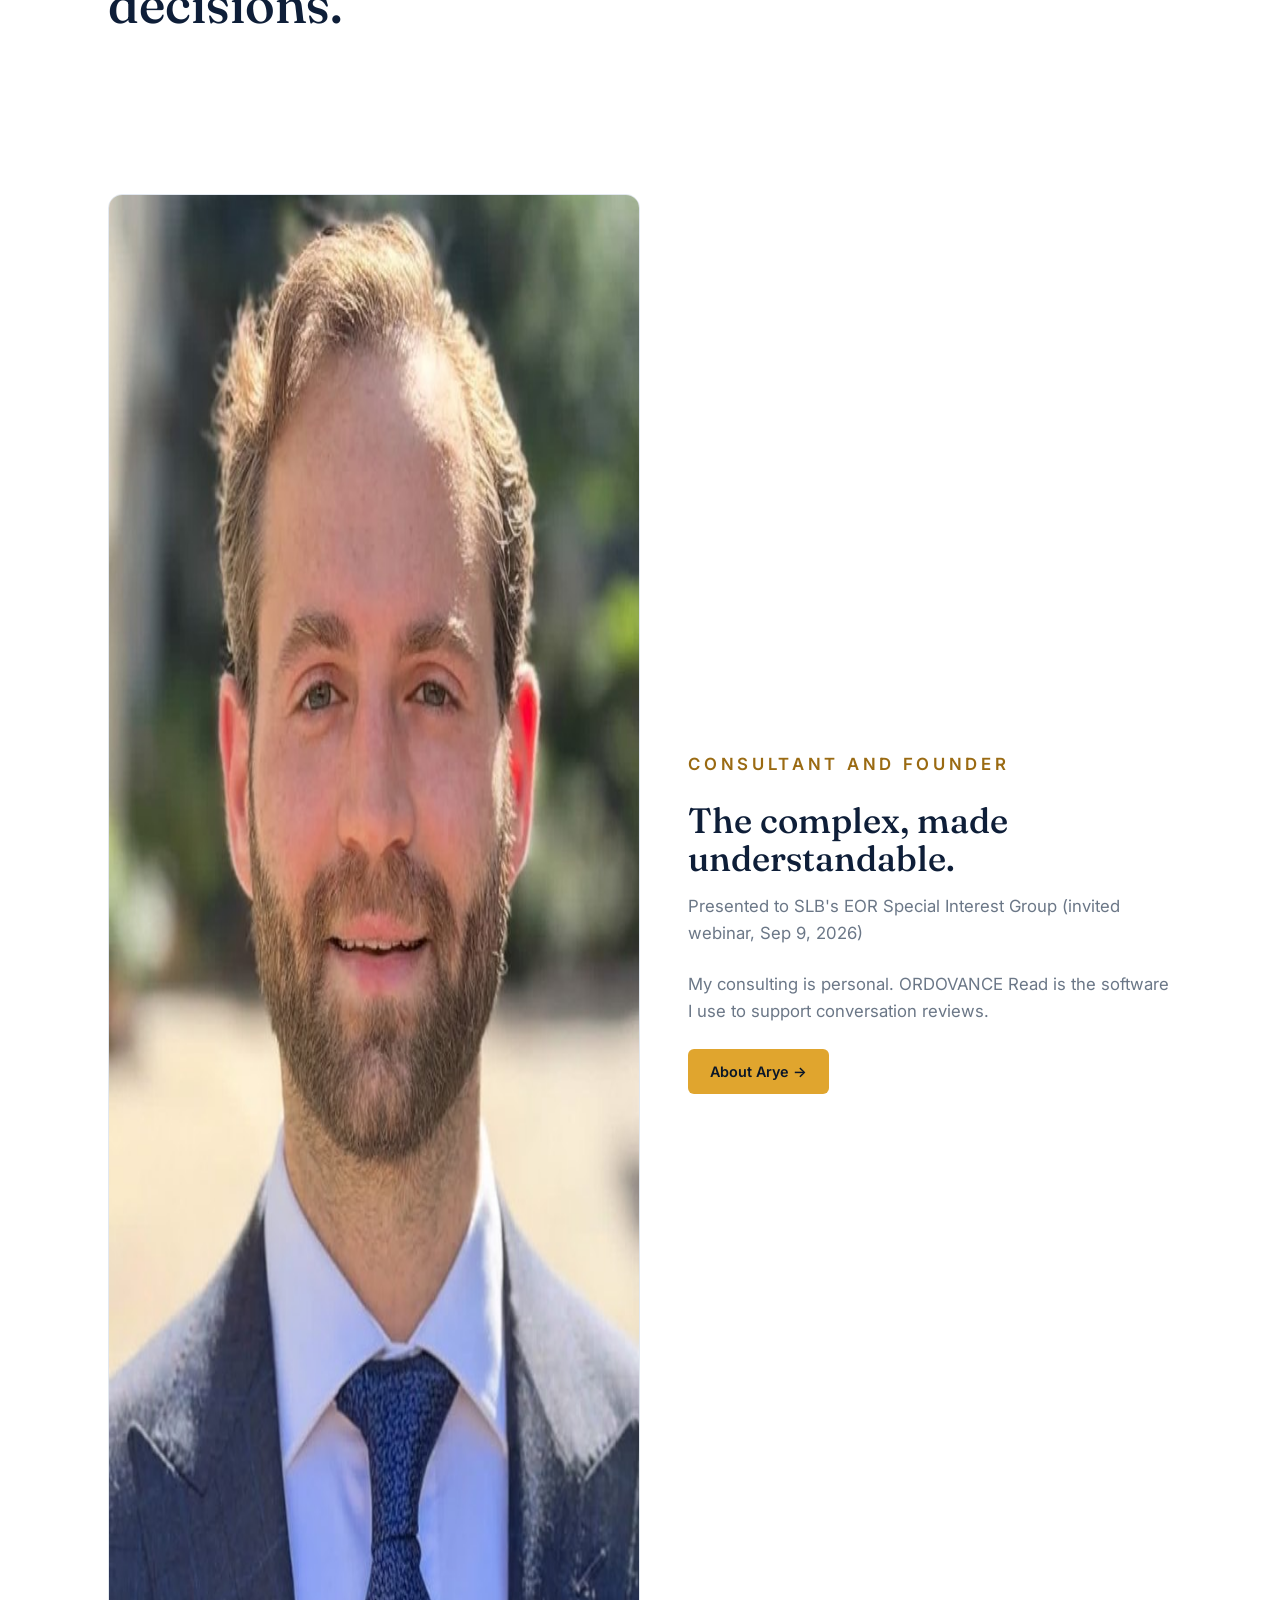
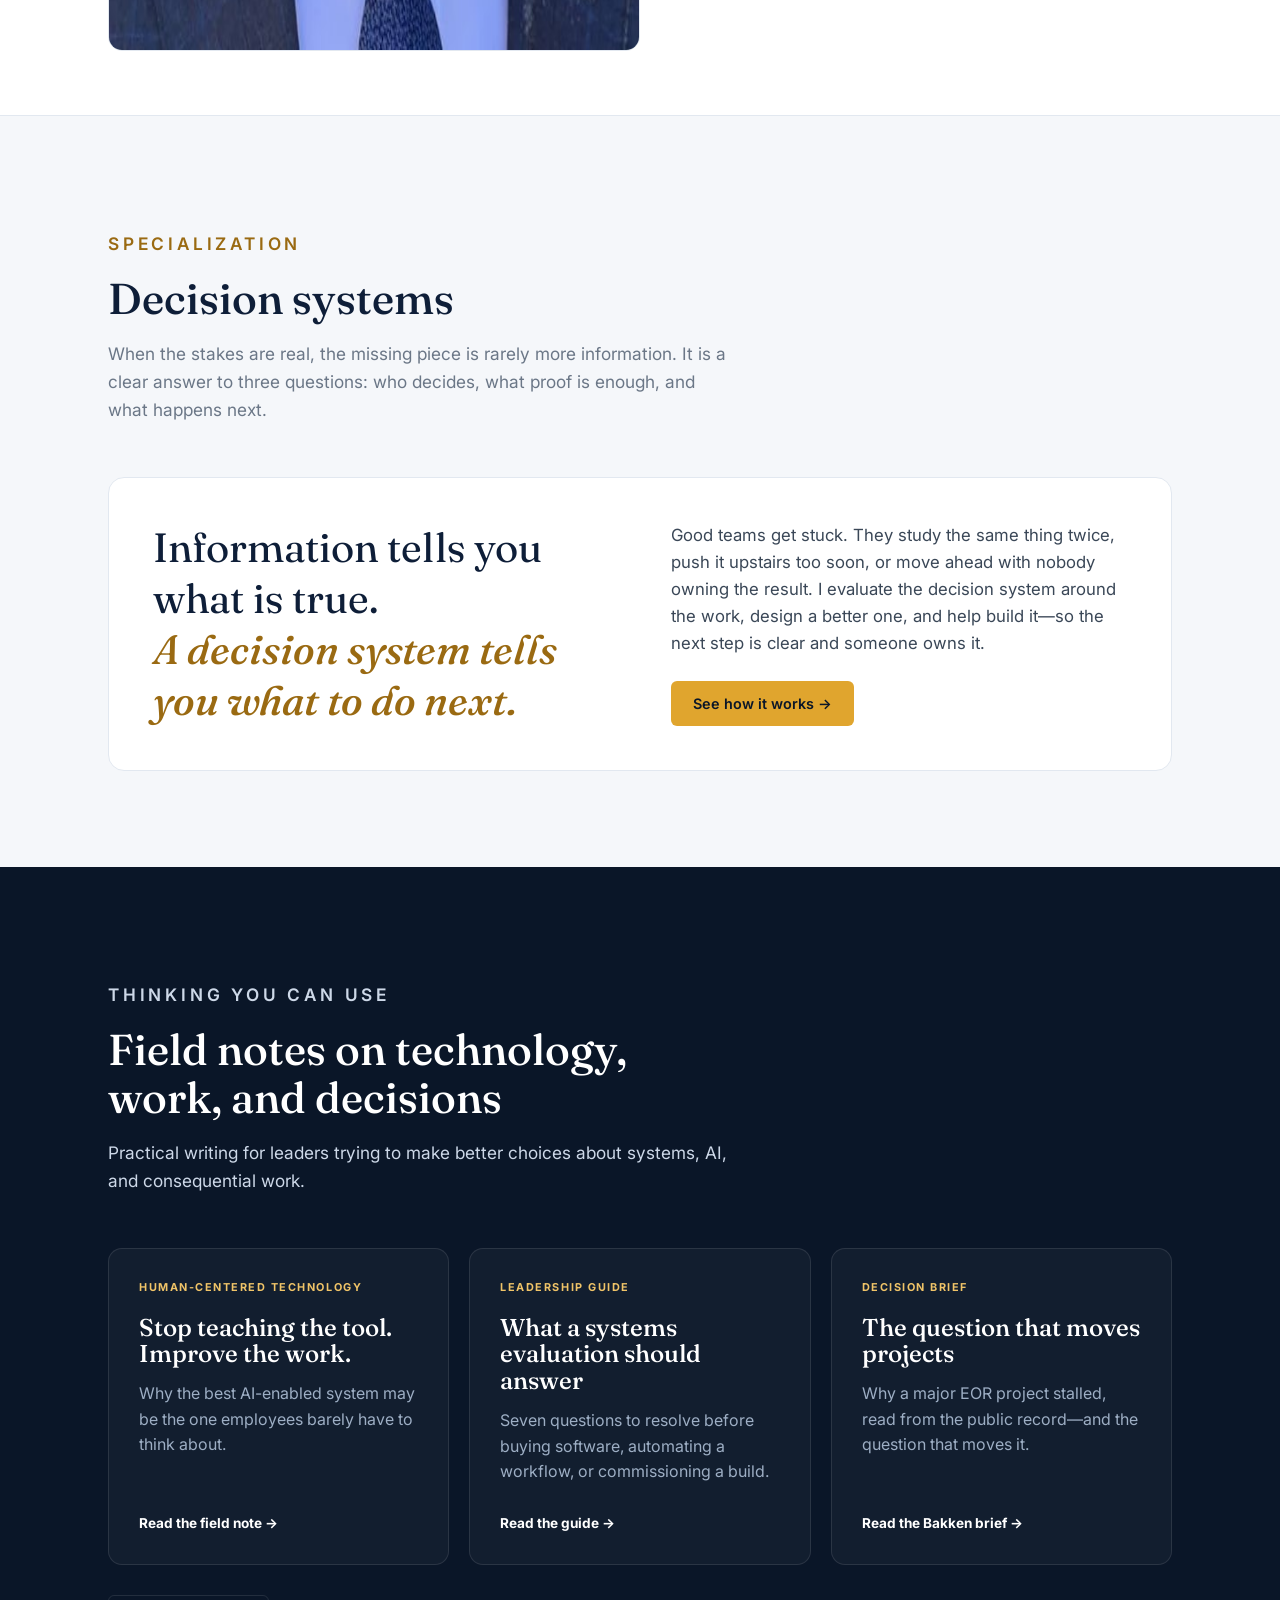
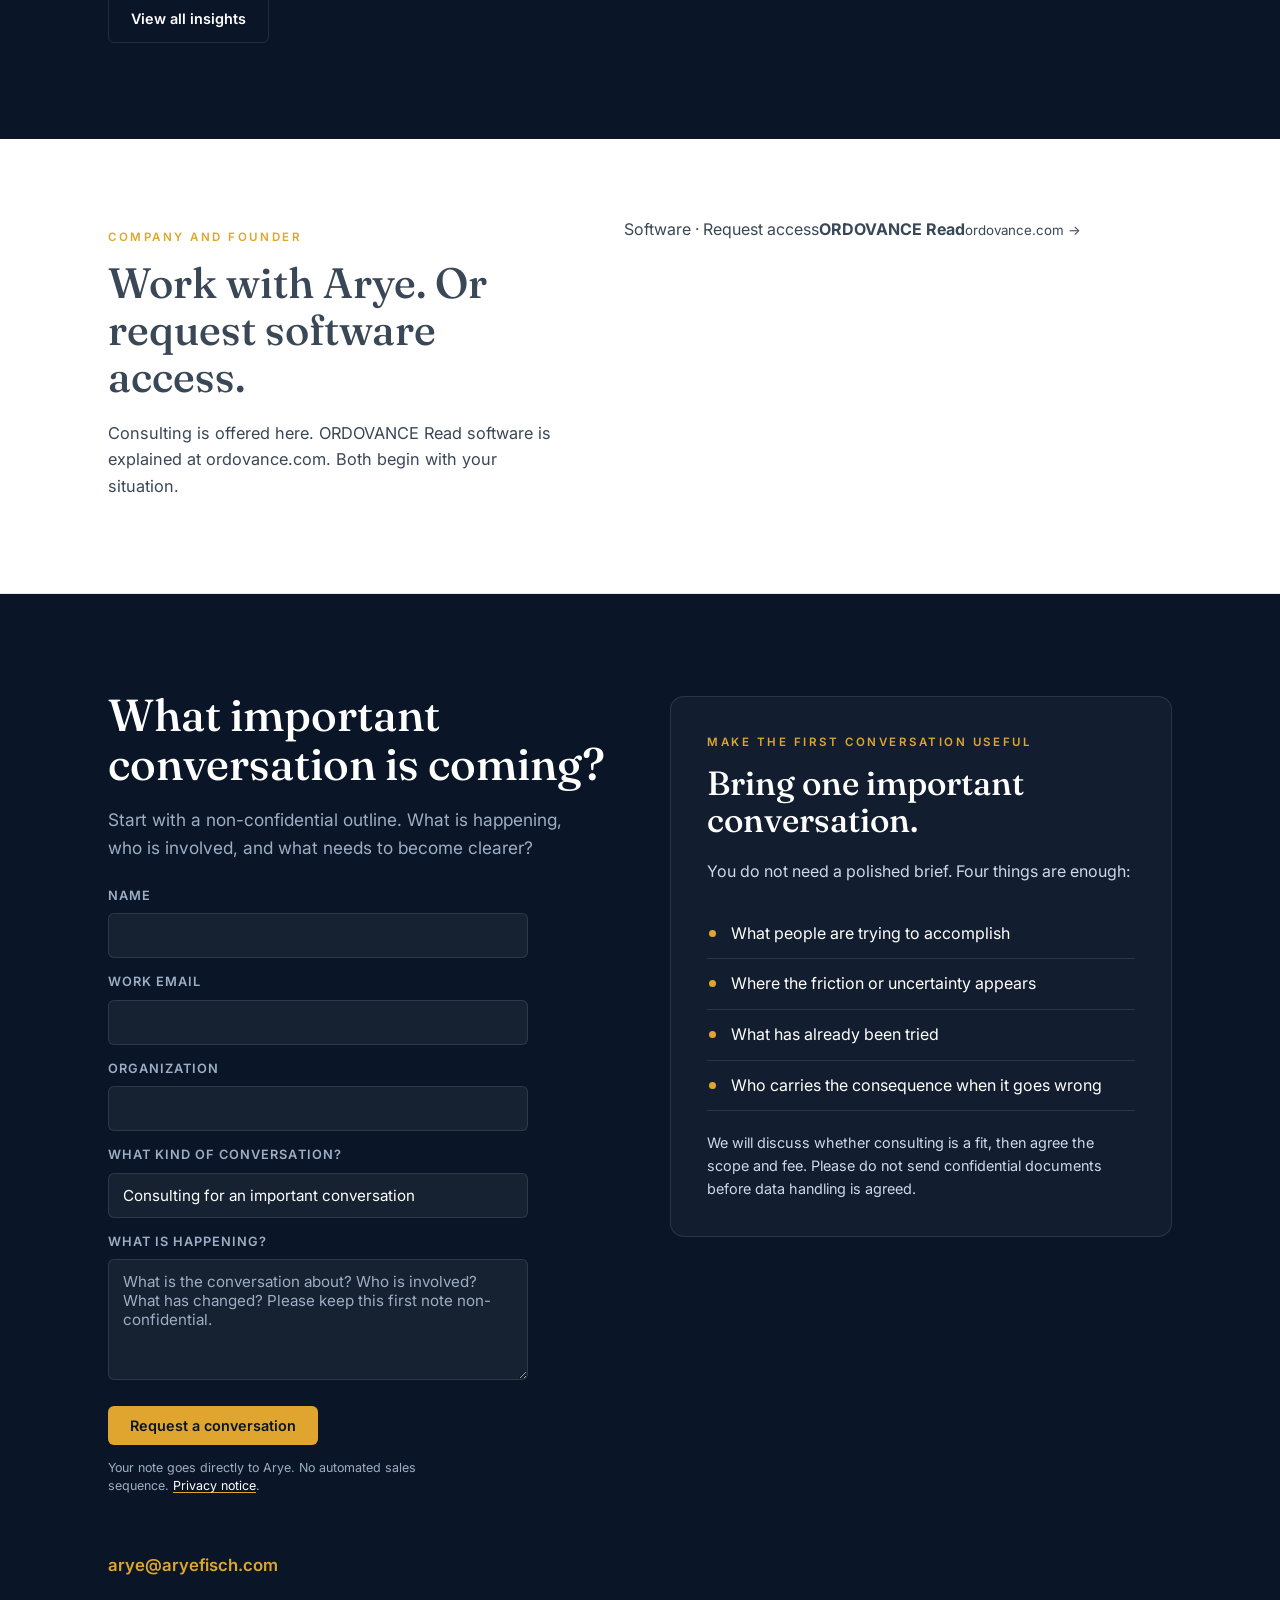
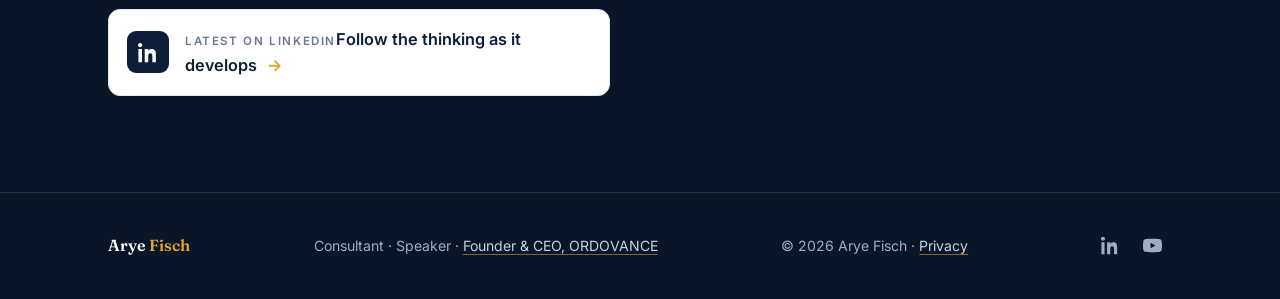
==== commit 53a27fb6: "Align consulting and ORDOVANCE Read public messaging" ====
--- a/index.html
+++ b/index.html
@@ -4,21 +4,21 @@
 <head>
 <meta charset="UTF-8" />
 <meta name="viewport" content="width=device-width, initial-scale=1.0" />
-<title>Arye Fisch | From the raw problem to the finished solution</title>
-<meta name="description" content="Arye Fisch takes the problem nobody has untangled—a stuck deal, a decision that will not move, work that fights the people doing it—and carries it to a finished solution. Founder of Ordovance, the only GPS for conversation." />
+<title>Arye Fisch | Consulting for high-stakes conversations</title>
+<meta name="description" content="Make your next important conversation clearer. Arye Fisch offers consulting for high-stakes conversations: prepare, simplify, participate and a written debrief.">
 <meta property="og:type" content="website" />
 <meta property="og:site_name" content="Arye Fisch" />
-<meta property="og:title" content="Arye Fisch — Technology &amp; Decision Systems Advisor" />
-<meta property="og:description" content="Better tools for consequential work. Technology and decision-systems advisory for leadership teams." />
+<meta property="og:title" content="Arye Fisch — Consulting for high-stakes conversations" />
+<meta property="og:description" content="Prepare, simplify, participate and receive a written debrief. Consulting with Arye Fisch; ORDOVANCE Read software is offered separately." />
 <meta property="og:url" content="https://www.aryefisch.com/" />
-<meta property="og:image" content="https://www.aryefisch.com/og-advisor.png" />
+<meta property="og:image" content="https://www.aryefisch.com/og-conversations-20261110.png" />
 <meta property="og:image:width" content="1200" />
 <meta property="og:image:height" content="630" />
-<meta property="og:image:alt" content="Arye Fisch — Technology and Decision Systems Advisor" />
+<meta property="og:image:alt" content="Arye Fisch — Consulting for high-stakes conversations" />
 <meta name="twitter:card" content="summary_large_image" />
-<meta name="twitter:title" content="Arye Fisch — Technology &amp; Decision Systems Advisor" />
-<meta name="twitter:description" content="Better tools for consequential work. Technology and decision-systems advisory for leadership teams." />
-<meta name="twitter:image" content="https://www.aryefisch.com/og-advisor.png" />
+<meta name="twitter:title" content="Arye Fisch — Consulting for high-stakes conversations" />
+<meta name="twitter:description" content="Prepare, simplify, participate and receive a written debrief. Consulting with Arye Fisch; ORDOVANCE Read software is offered separately." />
+<meta name="twitter:image" content="https://www.aryefisch.com/og-conversations-20261110.png" />
 <link rel="canonical" href="https://www.aryefisch.com/" />
 <link rel="icon" type="image/png" sizes="32x32" href="favicon-32.png" />
 <link rel="apple-touch-icon" href="apple-touch-icon.png" />
@@ -36,8 +36,8 @@
       "name": "Arye Fisch",
       "url": "https://www.aryefisch.com/",
       "image": "https://www.aryefisch.com/headshot.jpg",
-      "jobTitle": "Technology and Decision Systems Advisor",
-      "description": "Advisor to leadership teams on technology strategy, human-centered tools, workflow design, AI implementation, and high-stakes decision systems.",
+      "jobTitle": "Founder & CEO, ORDOVANCE | Consultant for high-stakes conversations",
+      "description": "Consulting for high-stakes conversations: prepare, simplify, participate and a written debrief.",
       "worksFor": { "@id": "https://ordovance.com/#organization" },
       "homeLocation": {
         "@type": "Place",
@@ -55,7 +55,7 @@
       "@id": "https://www.aryefisch.com/#website",
       "url": "https://www.aryefisch.com/",
       "name": "Arye Fisch",
-      "description": "Technology and decision-systems advisory for leadership teams.",
+      "description": "Consulting for high-stakes conversations.",
       "author": { "@id": "https://www.aryefisch.com/#person" },
       "inLanguage": "en-US"
     },
@@ -64,8 +64,8 @@
       "@id": "https://ordovance.com/#organization",
       "name": "Ordovance",
       "url": "https://ordovance.com/",
-      "slogan": "The only GPS for conversation.",
-      "description": "Ordovance builds the only GPS for conversation: what to do and what not to do, as it happens, in your company's own voice. For sellers and buyers.",
+      "slogan": "Make your next important conversation clearer.",
+      "description": "ORDOVANCE Read examines pasted conversation transcripts turn by turn. Request access at ordovance.com.",
       "founder": { "@id": "https://www.aryefisch.com/#person" }
     }
   ]
@@ -81,11 +81,11 @@
       <div class="menu-group">
         <button type="button" class="menu-trigger" aria-expanded="false" aria-haspopup="true">Services</button>
         <div class="menu-panel">
-          <a href="deal-reading.html">Deal Reading</a>
+          <a href="deal-reading.html">Conversation consulting</a>
           <a href="advisory.html">Advisory</a>
-          <a href="advisory.html#evaluation" class="menu-sub">Evaluation</a>
-          <a href="advisory.html#blueprint" class="menu-sub">Blueprint</a>
-          <a href="advisory.html#ongoing" class="menu-sub">Leadership Advisory</a>
+          <a href="advisory.html" class="menu-sub">Preparation</a>
+          <a href="advisory.html" class="menu-sub">Simplification</a>
+          <a href="advisory.html" class="menu-sub">Participation &amp; debrief</a>
         </div>
       </div>
       <div class="menu-group">
@@ -103,85 +103,24 @@
           <a href="https://ordovance.com" target="_blank" rel="noopener">Ordovance ↗</a>
         </div>
       </div>
-      <a href="mailto:arye@aryefisch.com?subject=A%20stuck%20deal" class="btn btn-amber nav-cta">Send a stuck deal</a>
+      <a href="mailto:arye@aryefisch.com?subject=An%20important%20conversation" class="btn btn-amber nav-cta">Talk to Arye</a>
     </nav>
   </div>
 </header>
 
-<section class="hero" id="top">
-  <div class="wrap">
-    <p class="eyebrow">Advisor · Speaker · Founder of Ordovance · Houston</p>
-    <h1>From the raw problem<br><span class="accent">to the finished solution.</span></h1>
-    <p class="lede">I take the problem nobody has untangled—a deal that stopped moving, a decision that will not move, work that fights the people doing it—and carry it all the way to something your people actually use. That is how I built the only GPS for conversation.</p>
-    <div class="hero-cta">
-      <a href="#contact" class="btn btn-amber">Bring me the problem</a>
-      <a href="advisory.html" class="btn btn-ghost">See how I work</a>
-    </div>
-    <p class="rule">Stop beginning with the technology. Begin with the work.</p>
-  </div>
-</section>
-
-<section class="deal-band" aria-label="Ordovance, the only GPS for conversation">
-  <div class="wrap">
-    <p><strong>Ordovance — the only GPS for conversation.</strong> What to do. What not to do. As it happens.</p>
-    <a href="https://ordovance.com/" target="_blank" rel="noopener">See it at ordovance.com ↗</a>
-  </div>
-</section>
-
-<section class="authority-strip" aria-label="Selected authority and experience">
-  <div class="wrap authority-grid">
-    <div><span>Founder</span><strong>Ordovance</strong></div>
-    <div><span>Presented at</span><strong>EOR USA 2026</strong></div>
-    <div><span>Invited session</span><strong>SLB EOR Special Interest Group</strong></div>
-    <div><span>Specialization</span><strong>Decision Systems</strong></div>
-  </div>
-</section>
-
-<section id="problems">
-  <div class="wrap">
-    <div class="section-head">
-      <p class="eyebrow">Where I help</p>
-      <h2>Your people do not need another technology mandate.</h2>
-      <p>They need the right information, tools, permissions, and decision structure around the work they already carry. I help organizations find the difference between useful capability and expensive noise.</p>
-    </div>
-    <div class="problem-grid">
-      <article class="problem-card"><span>01</span><h3>AI without a business problem</h3><p>Tools and pilots are multiplying, but leadership cannot point to the work they are supposed to improve.</p></article>
-      <article class="problem-card"><span>02</span><h3>Workflows that fight the people</h3><p>Employees compensate for disconnected systems, repeated entry, scattered knowledge, and unclear handoffs.</p></article>
-      <article class="problem-card"><span>03</span><h3>Decisions that will not move</h3><p>The information is strong, but nobody is sure who decides, who owns the risk, or what happens next.</p></article>
-      <article class="problem-card"><span>04</span><h3>Technology choices without structure</h3><p>Build, buy, automate, integrate, or leave it alone: the organization needs a defensible way to choose.</p></article>
-    </div>
-  </div>
-</section>
-
-<section class="dark" id="work">
-  <div class="wrap">
-    <div class="section-head on-dark">
-      <p class="eyebrow">Ways to work together</p>
-      <h2>Start with the raw problem. Finish with the working answer.</h2>
-      <p>The first engagement finds the real problem. The deeper work carries it through to a system your people actually use—and I stay until it works.</p>
-    </div>
-    <div class="service-grid">
-      <article class="service-card featured-service"><span class="service-label">Best first step</span><h3>Work &amp; Decision Systems Evaluation</h3><p>A focused examination of where work, information, technology, and decisions are breaking down—and what would create the greatest value first.</p><ul><li>Leadership and operator conversations</li><li>Workflow and friction map</li><li>Tool and AI opportunity assessment</li><li>Build, buy, change, or stop recommendations</li><li>Prioritized 90-day action plan</li></ul><a href="advisory.html#evaluation" class="more">Explore the evaluation →</a></article>
-      <article class="service-card"><span class="service-label">Design</span><h3>Implementation Blueprint</h3><p>Translate the strongest opportunity into a practical system design: users, workflow, information, human oversight, risk, and implementation sequence.</p><a href="advisory.html#blueprint" class="more">See the blueprint →</a></article>
-      <article class="service-card"><span class="service-label">Advise</span><h3>Leadership Advisory</h3><p>Independent guidance while your organization evaluates vendors, runs pilots, governs AI-enabled work, or carries consequential decisions.</p><a href="advisory.html#ongoing" class="more">See ongoing advisory →</a></article>
-    </div>
-    <div class="service-secondary"><a href="webinars.html">Keynotes, executive briefings, and team sessions are also available →</a></div>
-  </div>
-</section>
-
-<section class="principle-section">
-  <div class="wrap principle-grid">
-    <div><p class="eyebrow">The operating principle</p><h2>AI should disappear into a useful tool.</h2></div>
-    <div class="principle-copy"><p>Most people do not need to study the machinery behind every tool they use. They need a tool designed around the job, the decision, and the consequence.</p><p>That means starting with the human system: what someone is trying to accomplish, what makes it difficult, what information matters, who owns the result, and where technology can responsibly remove friction.</p><a href="better-tools.html" class="text-link">Read: Stop teaching the tool. Improve the work. →</a></div>
-  </div>
-</section>
-
-<section class="stage-proof">
-  <div class="wrap stage-grid">
-    <div class="stage-photo"><img src="eor-stage.jpg" alt="Arye Fisch presenting decision intelligence at EOR USA 2026 in Houston" width="1280" height="720" loading="lazy" /></div>
-    <div class="stage-text"><p class="eyebrow">Applied in a high-stakes industry</p><h2>From good information to a decision that moves</h2><p>At EOR USA 2026 in Houston, I presented Decision Intelligence for Enhanced Oil Recovery—showing how strong technical work still stalls when nobody is clear on who decides, who owns the risk, and what happens next.</p><a href="webinars.html" class="btn btn-amber">See talks and live sessions →</a></div>
-  </div>
-</section>
+<section class="hero" id="top"><div class="wrap"><p class="eyebrow">Founder &amp; CEO, ORDOVANCE | Consultant for high-stakes conversations</p><h1>Make your next important<br><span class="accent">conversation clearer.</span></h1><p class="lede">When the rules, participants and stakes keep changing, I help you prepare, simplify the complex ideas, participate in the room or on the call, and make sense of what happened afterwards.</p><div class="hero-cta"><a href="#contact" class="btn btn-amber">Talk to Arye about your conversation</a><a href="#work" class="btn btn-ghost">See how I work</a></div><p class="rule">Prepare. Simplify. Participate. Debrief.</p></div></section>
+
+<section class="deal-band" aria-label="ORDOVANCE Read software"><div class="wrap"><p><strong>Prefer to use the software?</strong> ORDOVANCE Read examines pasted transcripts turn by turn.</p><a href="https://ordovance.com/">Request software access at ordovance.com →</a></div></section>
+
+<section class="authority-strip" aria-label="Verified background"><div class="wrap authority-grid"><div><span>Founder &amp; CEO</span><strong>ORDOVANCE</strong></div><div><span>Consulting method</span><strong>Prepare · Simplify · Participate · Debrief</strong></div><div><span>Speaking</span><strong>Presented to SLB's EOR Special Interest Group (invited webinar, Sep 9, 2026)</strong></div><div><span>Based in</span><strong>Houston, Texas</strong></div></div></section>
+
+<section id="problems"><div class="wrap"><div class="section-head"><p class="eyebrow">Where I help</p><h2>The situation will not stand still.</h2><p>You keep facing important conversations. The rules, participants or stakes keep changing.</p></div><div class="problem-grid"><article class="problem-card"><span>01</span><h3>A difficult negotiation</h3><p>The terms are complex and the other side needs a clearer explanation.</p></article><article class="problem-card"><span>02</span><h3>A changing partnership</h3><p>New participants or conditions change what needs to be discussed.</p></article><article class="problem-card"><span>03</span><h3>A conversation that has stalled</h3><p>People keep talking, but an important question remains unresolved.</p></article><article class="problem-card"><span>04</span><h3>Complex ideas to communicate</h3><p>You know your subject. The challenge is making it understandable to the people across the table.</p></article></div></div></section>
+
+<section class="dark" id="work"><div class="wrap"><div class="section-head on-dark"><p class="eyebrow">The method</p><h2>One conversation. Four parts.</h2><p>We agree the scope and fee after discussing your situation.</p></div><div class="service-grid"><article class="service-card"><span class="service-label">01</span><h3>Prepare</h3><p>Understand the material, the people, the rules and what has changed.</p></article><article class="service-card"><span class="service-label">02</span><h3>Simplify</h3><p>Put complex ideas into plain sentences and useful questions.</p></article><article class="service-card"><span class="service-label">03</span><h3>Participate</h3><p>Join you in the room or on the call, as agreed.</p></article><article class="service-card"><span class="service-label">04</span><h3>Debrief</h3><p>Receive a written read of what moved, what remains unresolved and the next clarification.</p></article></div></div></section>
+
+<section class="principle-section"><div class="wrap principle-grid"><div><p class="eyebrow">The boundary</p><h2>Clearer conversations. Responsible decisions.</h2></div><p>We make the conversation clear; your counsel confirms the law. Before client material is shared, we agree the scope and how the information will be handled.</p></div></section>
+
+<section class="stage-proof"><div class="wrap stage-grid"><div class="stage-photo"><img src="headshot.jpg" alt="Arye Fisch" width="962" height="1457" loading="lazy"></div><div class="stage-text"><p class="eyebrow">Consultant and founder</p><h2>The complex, made understandable.</h2><p>Presented to SLB's EOR Special Interest Group (invited webinar, Sep 9, 2026)</p><p>My consulting is personal. ORDOVANCE Read is the software I use to support conversation reviews.</p><a href="about.html" class="btn btn-amber">About Arye →</a></div></div></section>
 
 <section id="decision-systems">
   <div class="wrap">
@@ -202,23 +141,14 @@
   </div>
 </section>
 
-<section class="founder-band" aria-labelledby="founder-band-title">
-  <div class="wrap founder-band-grid">
-    <div><p class="eyebrow">Company and founder</p><h2 id="founder-band-title">I built the only GPS for conversation. It lives at Ordovance.</h2><p>The same path, raw problem to finished solution, run on the hardest problem I know: the conversation where the deal is won or lost. <a href="https://ordovance.com/">Ordovance</a> tells your people what to do and what not to do, as it happens, in your company’s own voice—for sellers and buyers. The advisory work is personal; this is where organizations engage me directly.</p></div>
-    <div class="ecosystem-map" aria-label="The Ordovance platform">
-      <a href="https://ordovance.com/"><span>The GPS · Ready, teams use it live today</span><strong>Read</strong><small>ordovance.com ↗</small></a>
-      <a href="https://ordovance.com/"><span>Remember and plan · Launching step by step</span><strong>Bearing</strong><small>ordovance.com ↗</small></a>
-      <a href="https://ordovance.com/"><span>Make the videos · In development</span><strong>Studio</strong><small>ordovance.com ↗</small></a>
-    </div>
-  </div>
-</section>
+<section class="founder-band" aria-labelledby="founder-band-title"><div class="wrap founder-band-grid"><div><p class="eyebrow">Company and founder</p><h2 id="founder-band-title">Work with Arye. Or request software access.</h2><p>Consulting is offered here. ORDOVANCE Read software is explained at ordovance.com. Both begin with your situation.</p></div><div class="product-links"><a href="https://ordovance.com/"><span>Software · Request access</span><strong>ORDOVANCE Read</strong><small>ordovance.com →</small></a></div></div></section>
 
 <section class="contact" id="contact">
   <div class="wrap">
     <div class="contact-grid">
       <div>
-        <h2>What needs to work better?</h2>
-        <p class="sub">You do not need to know which technology you need. Start with the work, decision, or system that is creating friction.</p>
+        <h2>What important conversation is coming?</h2>
+        <p class="sub">Start with a non-confidential outline. What is happening, who is involved, and what needs to become clearer?</p>
         <form id="contact-form" method="POST">
           <div class="field">
             <label for="contact-name">Name</label>
@@ -234,18 +164,11 @@
           </div>
           <div class="field">
             <label for="contact-interest">What kind of conversation?</label>
-            <select id="contact-interest" name="inquiry_type">
-              <option value="systems_evaluation">Work and decision systems evaluation</option>
-              <option value="technology_ai_advisory">Technology or AI advisory</option>
-              <option value="decision_systems">Decision systems engagement</option>
-              <option value="ordovance_gps">The GPS for conversation, for my team</option>
-              <option value="speaking_training">Speaking, webinar, or team session</option>
-              <option value="other">Something else</option>
-            </select>
+            <select id="contact-interest" name="inquiry_type"><option value="conversation_consulting">Consulting for an important conversation</option><option value="speaking">Speaking</option><option value="software_access">ORDOVANCE Read access</option><option value="other">Something else</option></select>
           </div>
           <div class="field">
             <label for="contact-message">What is happening?</label>
-            <textarea id="contact-message" name="message" placeholder="What are people trying to accomplish, and where is the work becoming harder than it should be?" rows="5" required></textarea>
+            <textarea id="contact-message" name="message" placeholder="What is the conversation about? Who is involved? What has changed? Please keep this first note non-confidential." rows="5" required></textarea>
           </div>
           <input type="hidden" name="source_url" id="contact-source-url" />
           <input type="hidden" name="referrer" id="contact-referrer" />
@@ -298,7 +221,7 @@
       </div>
       <aside class="contact-brief" aria-labelledby="contact-brief-title">
         <p class="eyebrow">Make the first conversation useful</p>
-        <h3 id="contact-brief-title">Bring one area where work is harder than it should be.</h3>
+        <h3 id="contact-brief-title">Bring one important conversation.</h3>
         <p>You do not need a polished brief. Four things are enough:</p>
         <ul>
           <li>What people are trying to accomplish</li>
@@ -306,7 +229,7 @@
           <li>What has already been tried</li>
           <li>Who carries the consequence when it goes wrong</li>
         </ul>
-        <p class="contact-brief-note">From there, we can determine whether the right next step is a process change, a better tool, an evaluation, or a deeper engagement.</p>
+        <p class="contact-brief-note">We will discuss whether consulting is a fit, then agree the scope and fee. Please do not send confidential documents before data handling is agreed.</p>
       </aside>
     </div>
   </div>
@@ -314,7 +237,7 @@
 <footer>
   <div class="wrap foot">
     <span class="brand">Arye <span style="color:var(--amber)">Fisch</span></span>
-    <span>Advisor · Speaker · <a href="https://ordovance.com/">Founder, Ordovance — the only GPS for conversation</a></span>
+    <span>Consultant · Speaker · <a href="https://ordovance.com/">Founder &amp; CEO, ORDOVANCE</a></span>
     <span>© 2026 Arye Fisch · <a href="privacy.html">Privacy</a></span>
   <span class="foot-social"><a href="https://www.linkedin.com/in/aryefisch/" class="ic" aria-label="LinkedIn" target="_blank" rel="noopener"><svg viewBox="0 0 24 24"><path d="M4.98 3.5C4.98 4.88 3.87 6 2.5 6S0 4.88 0 3.5 1.12 1 2.5 1s2.48 1.12 2.48 2.5zM.5 8h4V23h-4V8zm7.5 0h3.8v2.05h.05c.53-1 1.83-2.05 3.77-2.05 4.03 0 4.78 2.65 4.78 6.1V23h-4v-6.6c0-1.57-.03-3.6-2.2-3.6-2.2 0-2.53 1.72-2.53 3.49V23h-4V8z"/></svg></a><a href="https://www.youtube.com/@AryeFisch" class="ic" aria-label="YouTube" target="_blank" rel="noopener"><svg viewBox="0 0 24 24"><path d="M23.5 6.2a3 3 0 0 0-2.1-2.1C19.5 3.5 12 3.5 12 3.5s-7.5 0-9.4.6A3 3 0 0 0 .5 6.2 31 31 0 0 0 0 12a31 31 0 0 0 .5 5.8 3 3 0 0 0 2.1 2.1c1.9.6 9.4.6 9.4.6s7.5 0 9.4-.6a3 3 0 0 0 2.1-2.1A31 31 0 0 0 24 12a31 31 0 0 0-.5-5.8zM9.6 15.6V8.4l6.2 3.6-6.2 3.6z"/></svg></a></span></div>
 </footer>
